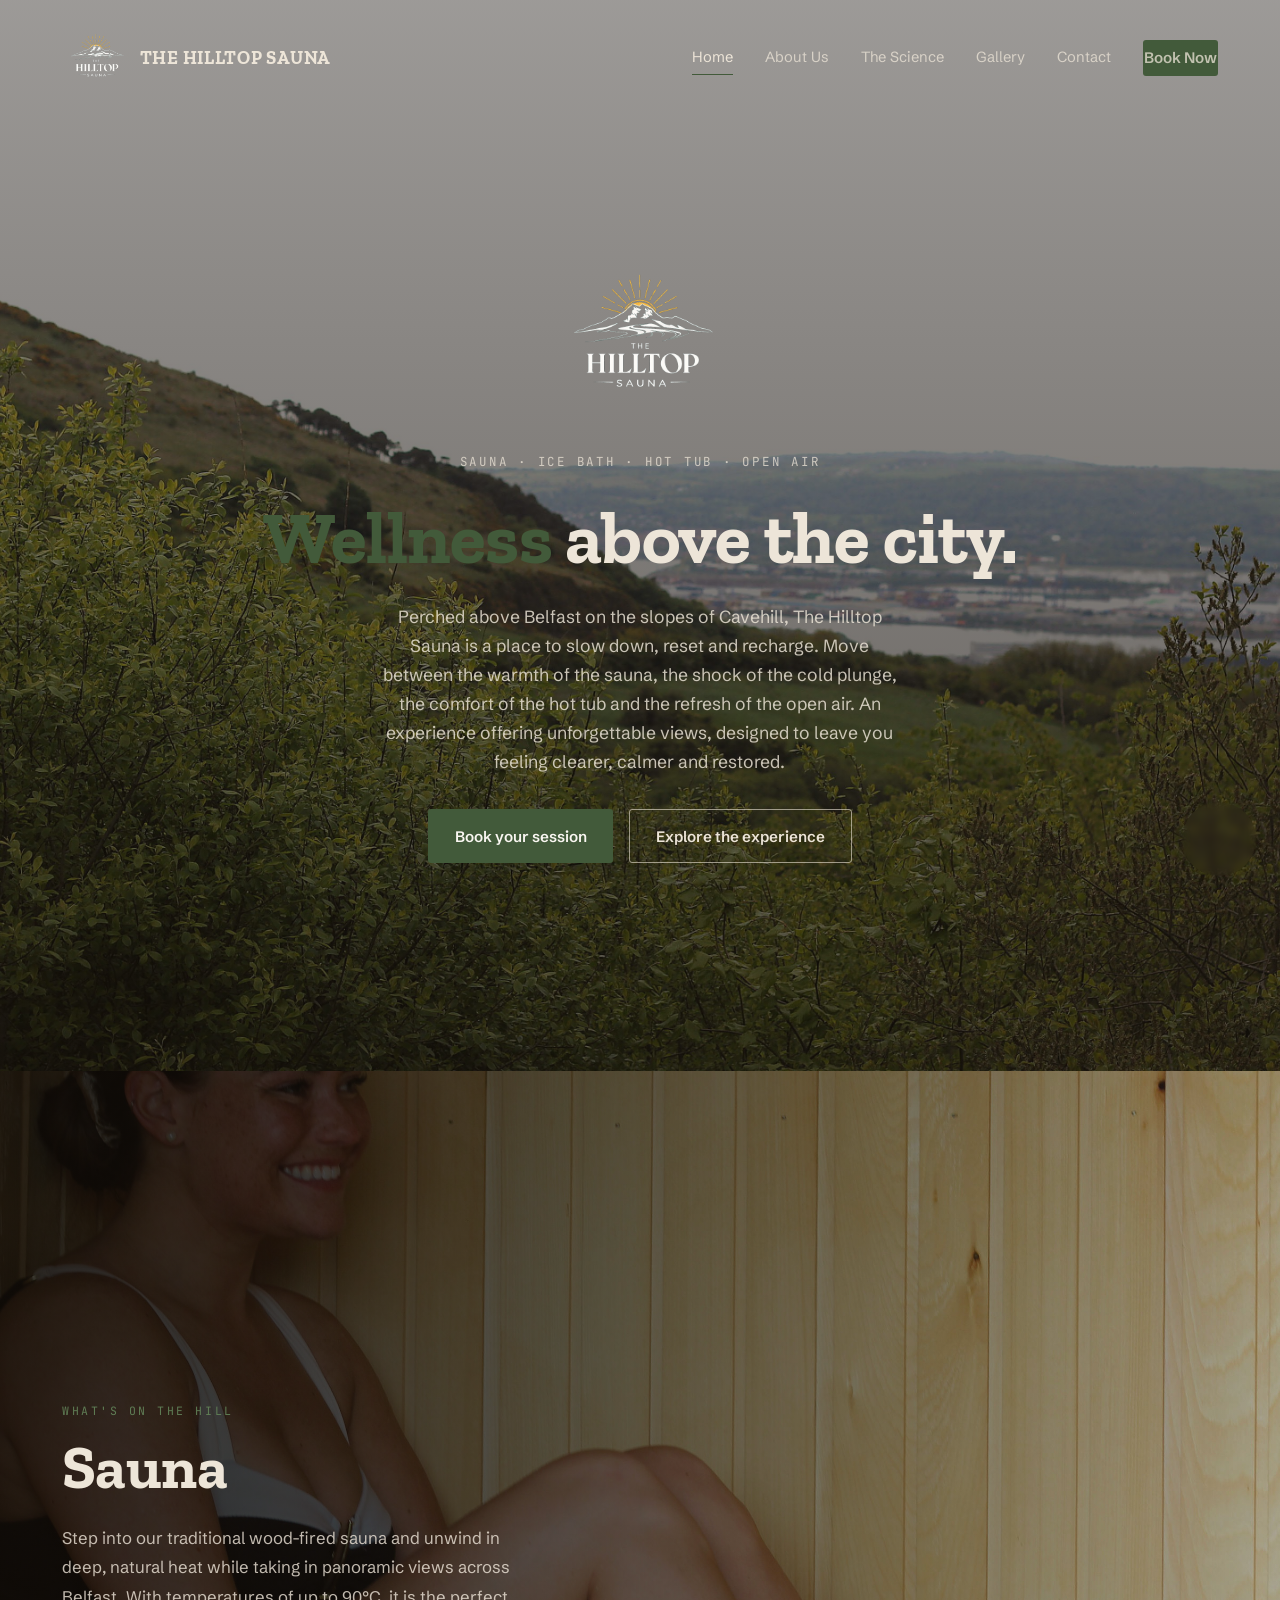
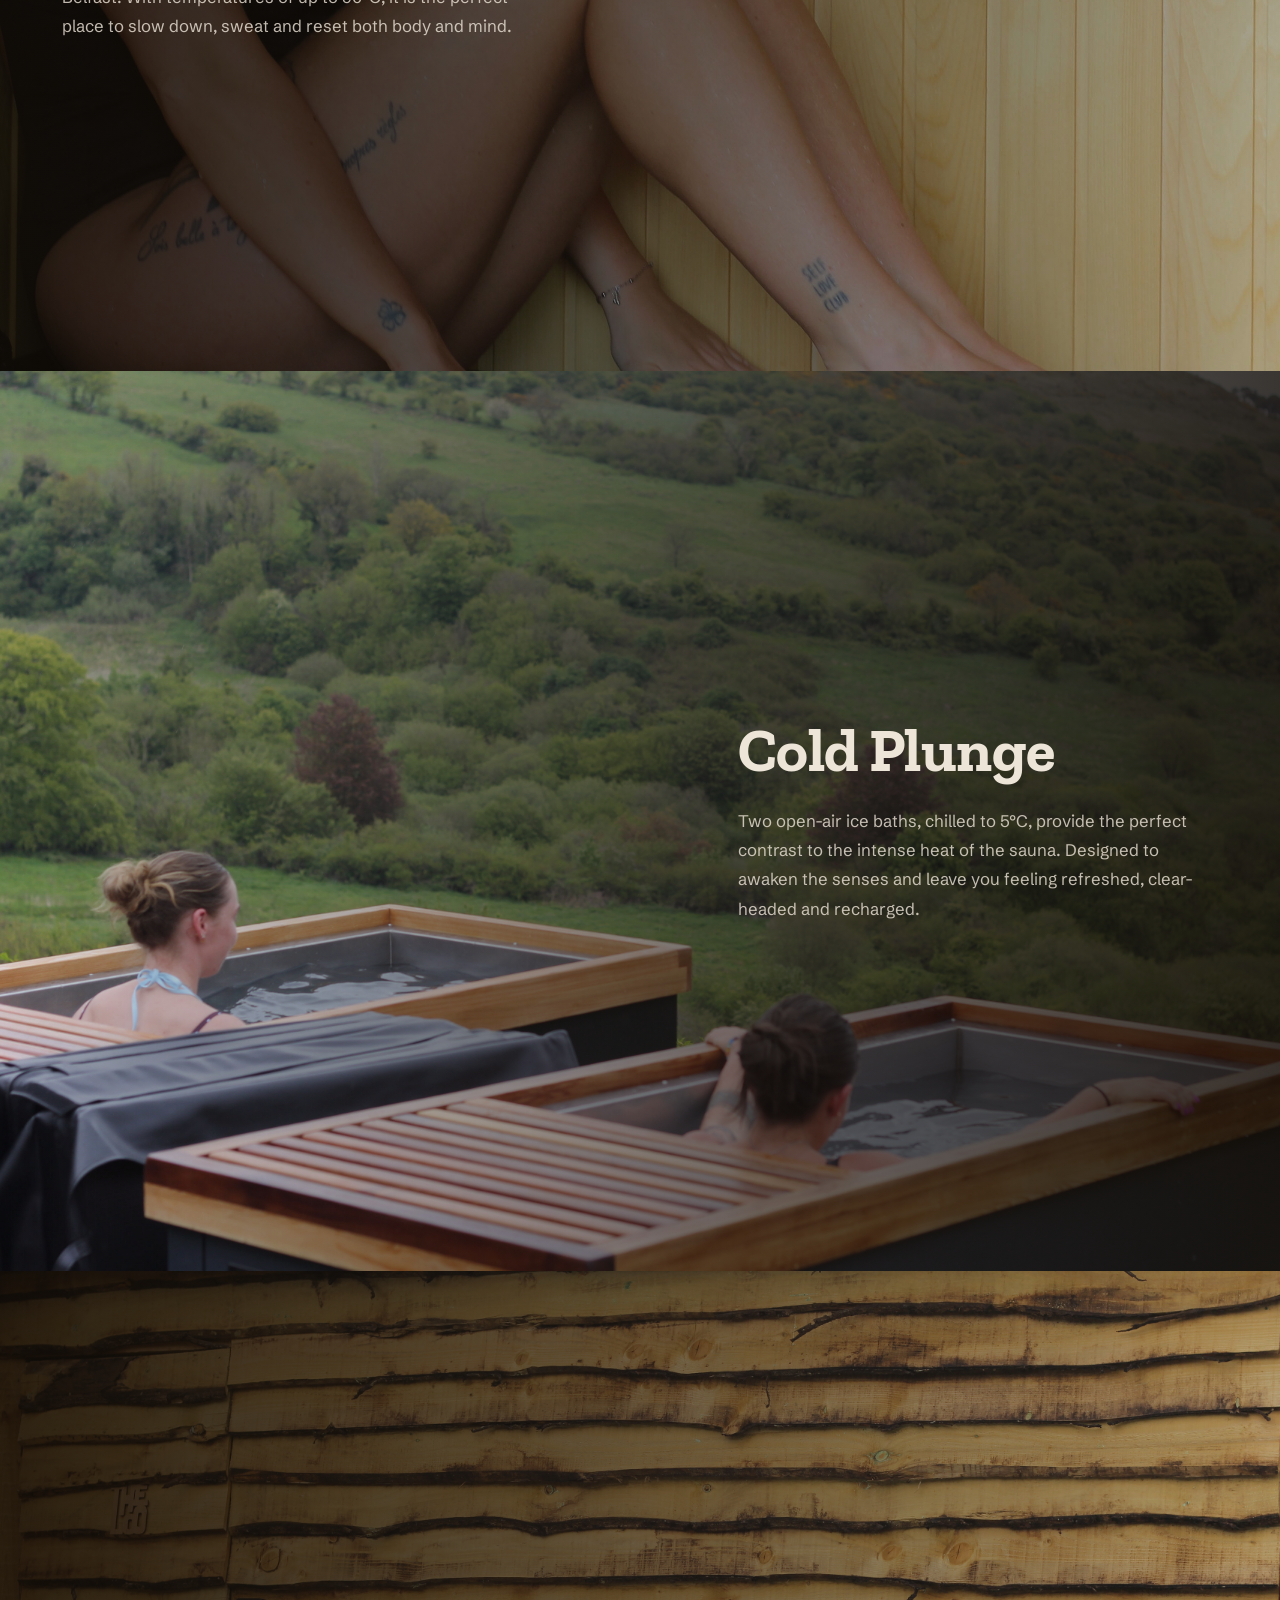
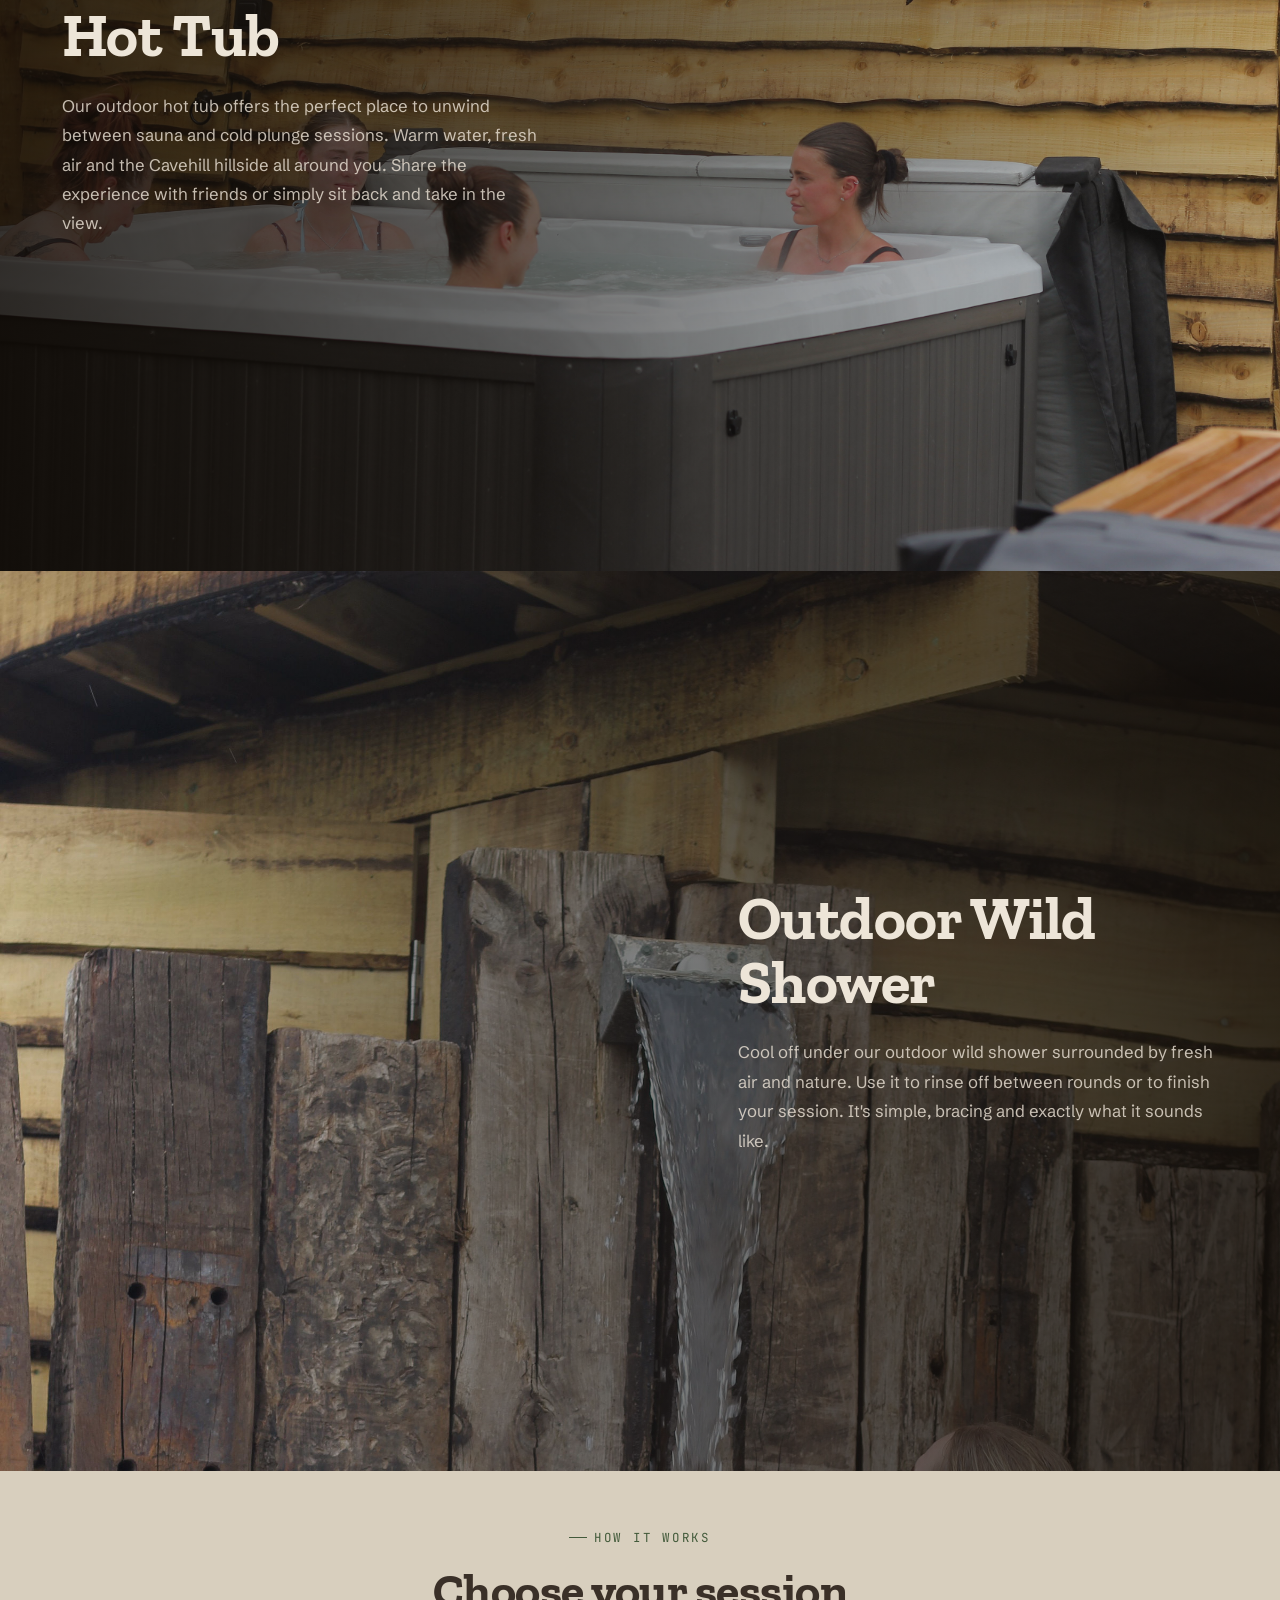
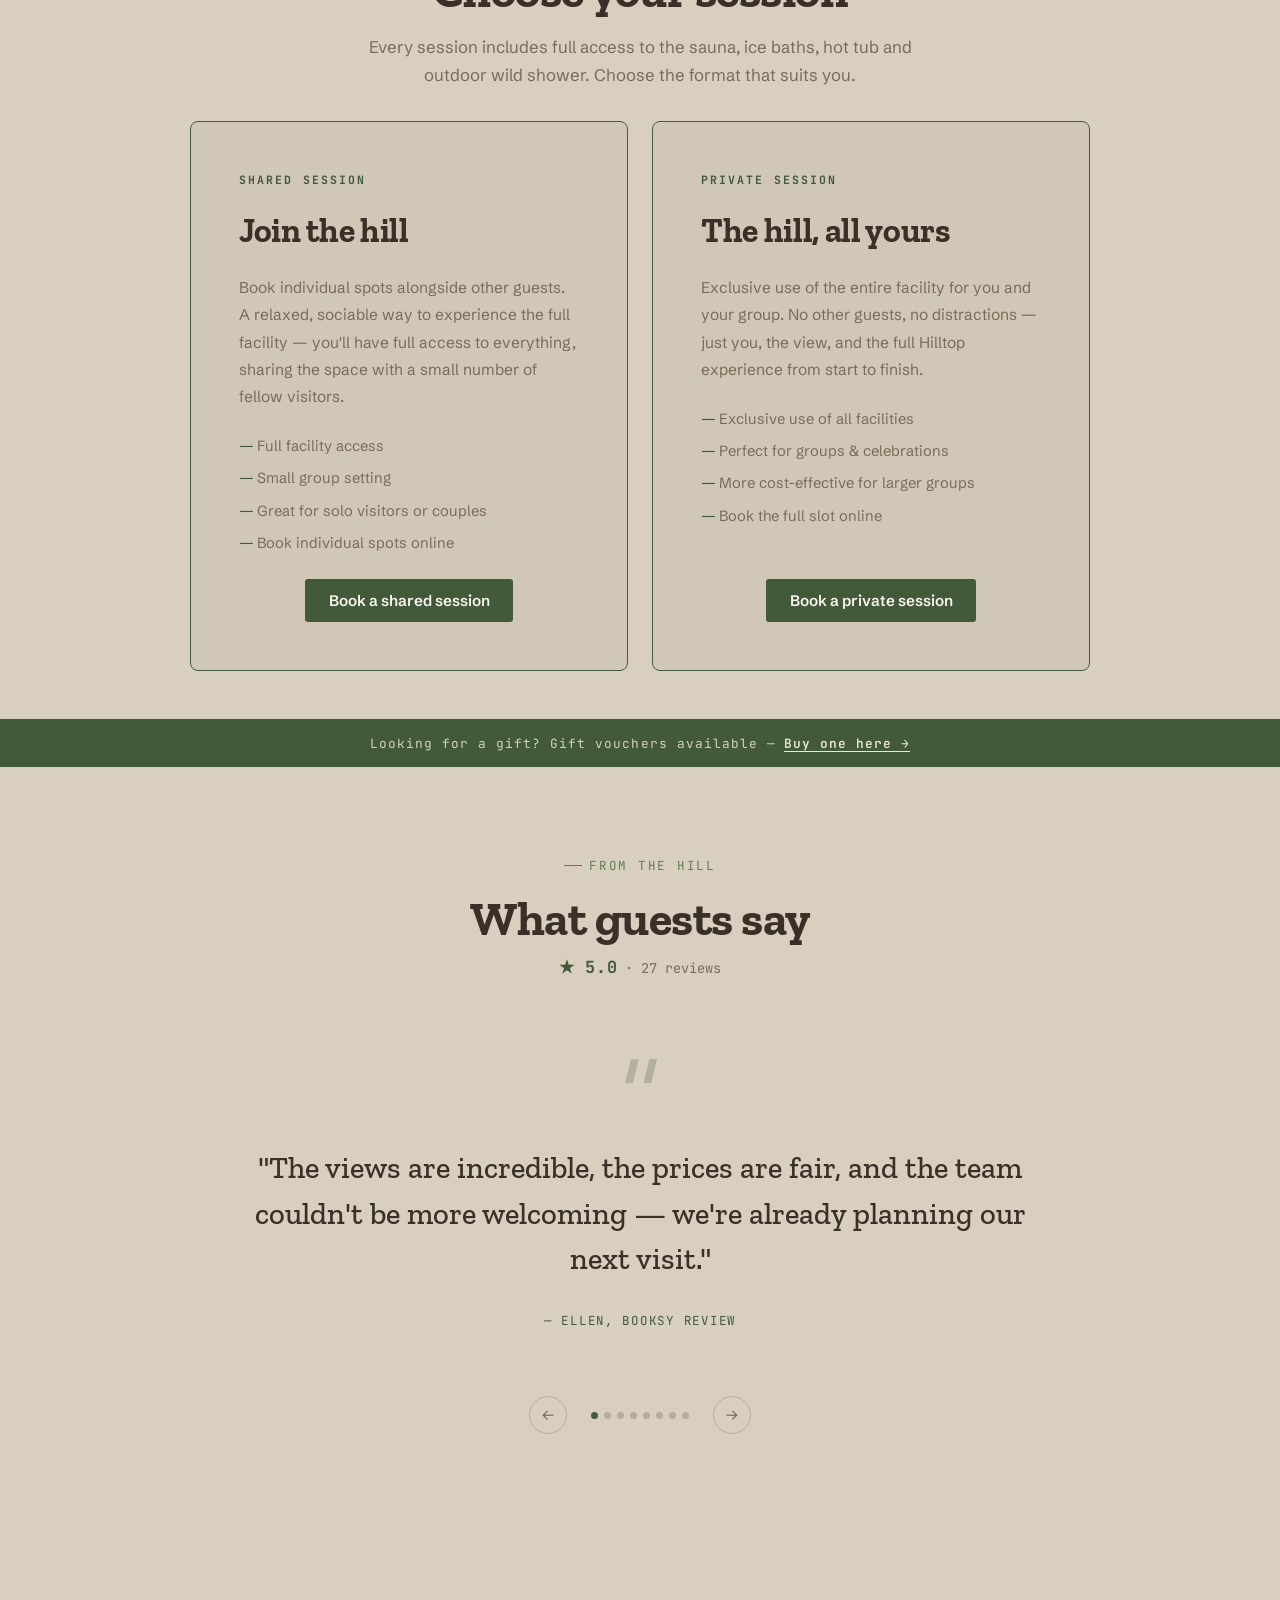
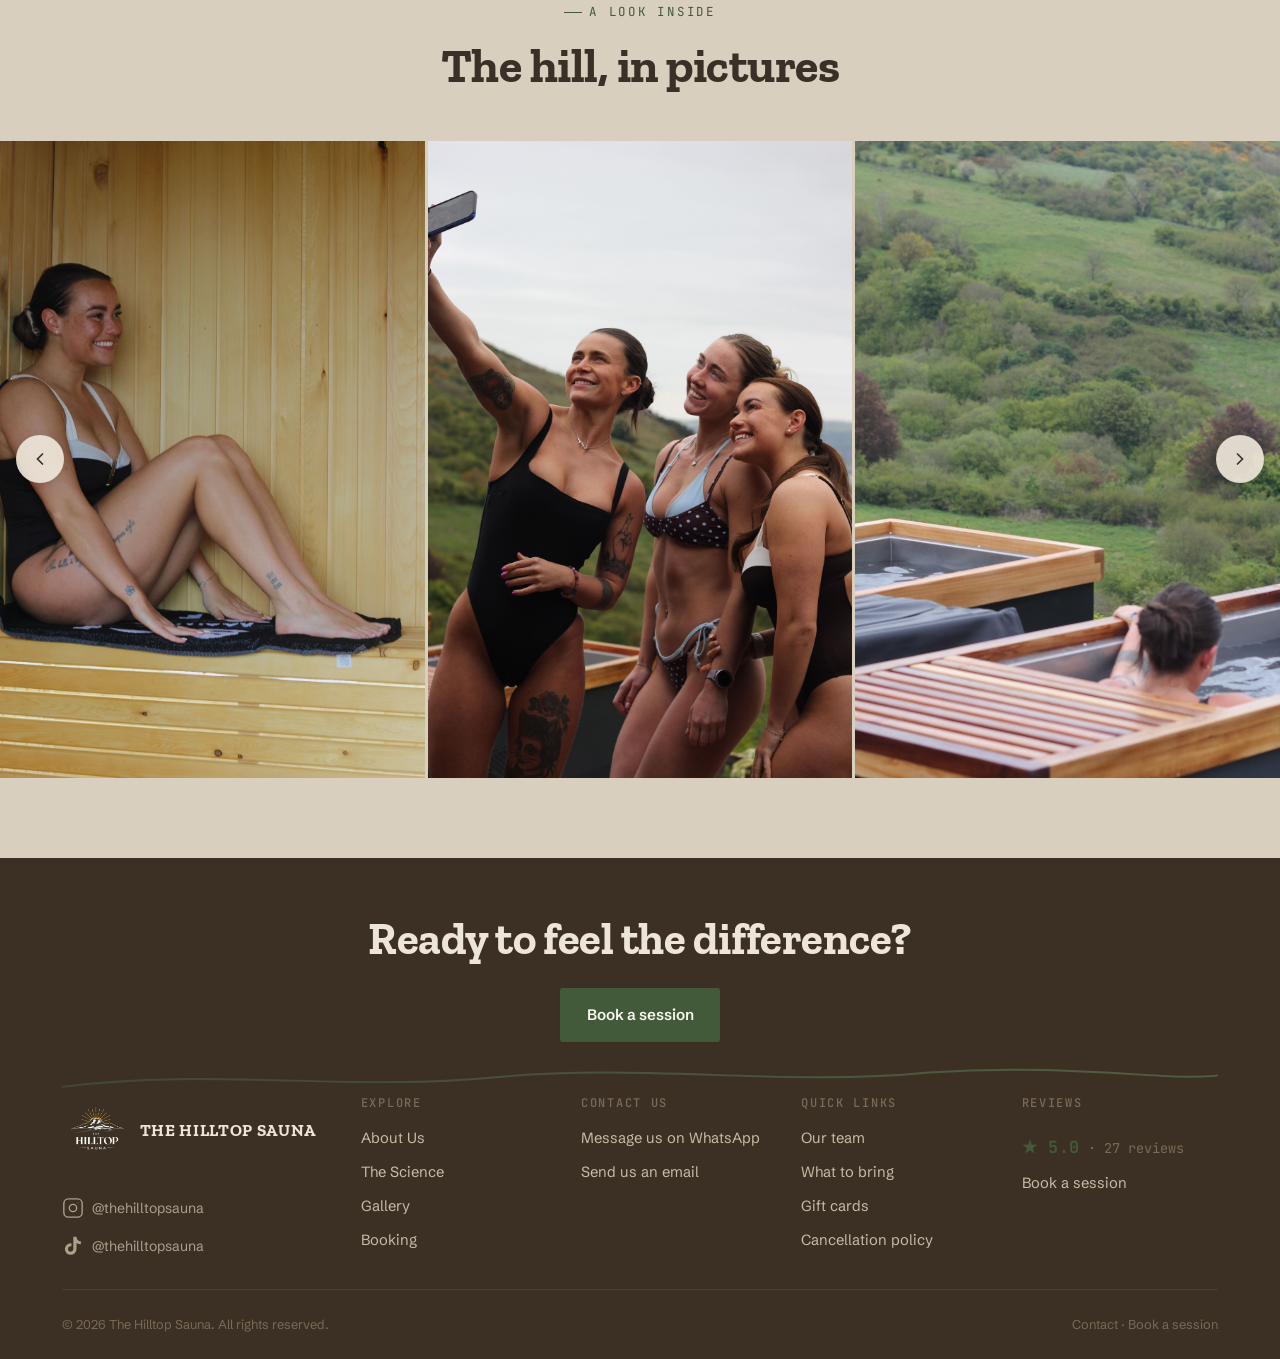
==== index.html @ 3b119ef0 "Fix social icons colour in footer — was invisible against dark background" ====
<!DOCTYPE html>
<html lang="en">
<head>
  <meta charset="UTF-8">
  <meta name="viewport" content="width=device-width, initial-scale=1.0">
  <title>The Hilltop Sauna — Sauna, Ice Bath &amp; Hot Tub on Cavehill, Belfast</title>
  <meta name="description" content="A sauna, ice bath, hot tub and outdoor wild shower on the edge of Cavehill — with landscape views over Belfast. Book shared or private sessions online.">
  <link rel="preconnect" href="https://fonts.googleapis.com">
  <link rel="preconnect" href="https://fonts.gstatic.com" crossorigin>
  <link href="https://fonts.googleapis.com/css2?family=Zilla+Slab:wght@500;600;700&family=Schibsted+Grotesk:wght@400;500;600;700&family=JetBrains+Mono:wght@400;500&display=swap" rel="stylesheet">
  <link rel="stylesheet" href="styles.css">
</head>
<body>

  <!-- ============ NAV ============ -->
  <header class="nav">
    <div class="nav__inner">
      <a href="index.html" class="nav__logo">
        <img src="website photos/logo-transparent.png" alt="The Hilltop Sauna" class="nav__logo-img">The Hilltop Sauna
      </a>
      <button class="nav__toggle" aria-label="Toggle menu" aria-expanded="false">
        <svg viewBox="0 0 24 24" fill="none" stroke="currentColor" stroke-width="1.5" stroke-linecap="round"><path d="M4 7h16M4 12h16M4 17h16"/></svg>
      </button>
      <nav class="nav__links">
        <a href="index.html" aria-current="page">Home</a>
        <a href="about.html">About Us</a>
        <a href="services.html">The Science</a>
        <a href="gallery.html">Gallery</a>
        <a href="contact.html">Contact</a>
        <span class="nav__cta"><a href="booking.html" class="btn btn--primary">Book Now</a></span>
      </nav>
    </div>
  </header>

  <main>

    <!-- ============ HERO ============ -->
    <section class="hero hero--photo">
      <!-- Swap the src below for your chosen hero photo -->
      <div class="hero__bg" style="background-image: url('website photos/bg final.jpeg');"></div>
      <div class="hero__overlay"></div>
      <div class="container hero__center">
        <img src="website photos/logo-transparent.png" alt="The Hilltop Sauna" class="hero__logo">
        <span class="hero__tagline">Sauna · Ice Bath · Hot Tub · Open Air</span>
        <h1 class="hero__title"><span class="accent">Wellness</span> above the city.</h1>
        <p class="hero__lede">Perched above Belfast on the slopes of Cavehill, The Hilltop Sauna is a place to slow down, reset and recharge. Move between the warmth of the sauna, the shock of the cold plunge, the comfort of the hot tub and the refresh of the open air. An experience offering unforgettable views, designed to leave you feeling clearer, calmer and restored.</p>
        <div class="hero__actions">
          <a href="booking.html" class="btn btn--primary">Book your session</a>
          <a href="#facilities" class="btn btn--ghost-light">Explore the experience</a>
        </div>
      </div>
    </section>

    <!-- ============ FACILITIES SCROLL ============ -->
    <section class="fac-story" id="facilities">

      <div class="fac-story__slide" data-index="0">
        <div class="fac-story__bg" style="background-image: url('website photos/gallery1.jpeg')"></div>
        <div class="fac-story__overlay"></div>
        <div class="fac-story__content">
          <div class="fac-story__card">
            <span class="fac-story__label">What's on the hill</span>
            <h2>Sauna</h2>
            <p>Step into our traditional wood-fired sauna and unwind in deep, natural heat while taking in panoramic views across Belfast. With temperatures of up to 90°C, it is the perfect place to slow down, sweat and reset both body and mind.</p>
          </div>
        </div>
      </div>

      <div class="fac-story__slide fac-story__slide--right" data-index="1">
        <div class="fac-story__bg" style="background-image: url('website photos/gallery4.jpeg')"></div>
        <div class="fac-story__overlay fac-story__overlay--right"></div>
        <div class="fac-story__content">
          <div class="fac-story__card">
            <h2>Cold Plunge</h2>
            <p>Two open-air ice baths, chilled to 5°C, provide the perfect contrast to the intense heat of the sauna. Designed to awaken the senses and leave you feeling refreshed, clear-headed and recharged.</p>
          </div>
        </div>
      </div>

      <div class="fac-story__slide" data-index="2">
        <div class="fac-story__bg" style="background-image: url('website photos/gallery5.jpeg')"></div>
        <div class="fac-story__overlay"></div>
        <div class="fac-story__content">
          <div class="fac-story__card">
            <h2>Hot Tub</h2>
            <p>Our outdoor hot tub offers the perfect place to unwind between sauna and cold plunge sessions. Warm water, fresh air and the Cavehill hillside all around you. Share the experience with friends or simply sit back and take in the view.</p>
          </div>
        </div>
      </div>

      <div class="fac-story__slide fac-story__slide--right" data-index="3">
        <div class="fac-story__bg" style="background-image: url('website photos/gallery7.jpeg'); background-position: top center;"></div>
        <div class="fac-story__overlay fac-story__overlay--right"></div>
        <div class="fac-story__content">
          <div class="fac-story__card">
            <h2>Outdoor Wild Shower</h2>
            <p>Cool off under our outdoor wild shower surrounded by fresh air and nature. Use it to rinse off between rounds or to finish your session. It's simple, bracing and exactly what it sounds like.</p>
          </div>
        </div>
      </div>

      <!-- Side progress dots -->
      <nav class="fac-story__dots" aria-label="Facility navigation">
        <button class="fac-story__dot is-active" data-target="0" aria-label="Sauna"></button>
        <button class="fac-story__dot" data-target="1" aria-label="Cold Plunge"></button>
        <button class="fac-story__dot" data-target="2" aria-label="Hot Tub"></button>
        <button class="fac-story__dot" data-target="3" aria-label="Outdoor Wild Shower"></button>
      </nav>

    </section>

    <!-- ============ SESSIONS ============ -->
    <section class="sessions-dark" id="sessions">
      <div class="container">
        <div class="sessions-dark__head">
          <span class="eyebrow eyebrow--ember">How it works</span>
          <h2>Choose your session</h2>
          <p>Every session includes full access to the sauna, ice baths, hot tub and outdoor wild shower. Choose the format that suits you.</p>
        </div>

        <div class="sessions-grid">

          <div class="session-card">
            <span class="session-card__type">Shared Session</span>
            <h3>Join the hill</h3>
            <p>Book individual spots alongside other guests. A relaxed, sociable way to experience the full facility — you'll have full access to everything, sharing the space with a small number of fellow visitors.</p>
            <ul class="session-card__list">
              <li>Full facility access</li>
              <li>Small group setting</li>
              <li>Great for solo visitors or couples</li>
              <li>Book individual spots online</li>
            </ul>
            <a href="booking.html" class="btn btn--primary">Book a shared session</a>
          </div>

          <div class="session-card session-card--featured">
            <span class="session-card__type">Private Session</span>
            <h3>The hill, all yours</h3>
            <p>Exclusive use of the entire facility for you and your group. No other guests, no distractions — just you, the view, and the full Hilltop experience from start to finish.</p>
            <ul class="session-card__list">
              <li>Exclusive use of all facilities</li>
              <li>Perfect for groups &amp; celebrations</li>
              <li>More cost-effective for larger groups</li>
              <li>Book the full slot online</li>
            </ul>
            <a href="booking.html" class="btn btn--primary">Book a private session</a>
          </div>

        </div>
      </div>
    </section>

    <!-- ============ GIFT VOUCHER BANNER ============ -->
    <div class="gift-banner">
      <span class="gift-banner__text">Looking for a gift? Gift vouchers available —</span>
      <a href="booking.html#packages" class="gift-banner__link">Buy one here &rarr;</a>
    </div>

    <!-- ============ TESTIMONIALS ============ -->
    <section class="section section--char">
      <div class="container">
        <div class="section__head section__head--center">
          <span class="eyebrow eyebrow--glacier">From the hill</span>
          <h2>What guests say</h2>
          <span class="rating-badge"><strong>★ 5.0</strong> · 27 reviews</span>
        </div>

        <div class="testimonials-carousel">
          <div class="testimonials-track">
            <figure class="testimonial testimonial--featured">
              <p>"The views are incredible, the prices are fair, and the team couldn't be more welcoming — we're already planning our next visit."</p>
              <cite>— Ellen, Booksy review</cite>
            </figure>
            <figure class="testimonial testimonial--featured">
              <p>"A properly hot sauna, a seriously cold ice bath, a big hot tub, and one of the best views around. We'll definitely be back."</p>
              <cite>— Gareth, Booksy review</cite>
            </figure>
            <figure class="testimonial testimonial--featured">
              <p>"Spotlessly clean and exactly the quiet reset I needed. Can't wait to come back."</p>
              <cite>— Rachael, Booksy review</cite>
            </figure>
            <figure class="testimonial testimonial--featured">
              <p>"First class facility and service."</p>
              <cite>— Jenna, Booksy review</cite>
            </figure>
            <figure class="testimonial testimonial--featured">
              <p>"Top class, excellent facilities, friendly host and a beautiful set up. Sauna treatment done expertly and with class."</p>
              <cite>— Shannon, Booksy review</cite>
            </figure>
            <figure class="testimonial testimonial--featured">
              <p>"Love this place. So clean and perfect for quiet time to relax and recharge. Can't wait to come back!"</p>
              <cite>— Rachael, Booksy review</cite>
            </figure>
            <figure class="testimonial testimonial--featured">
              <p>"Cracker wee place, will definitely be back."</p>
              <cite>— Olivia Jennifer, Booksy review</cite>
            </figure>
            <figure class="testimonial testimonial--featured">
              <p>"I booked this for Sunday morning as a surprise for my friend and we both really enjoyed it. Amazing view of Belfast. Everything was the perfect temperature and the added fresh fruit was perfect. Will definitely be back. Thank you!"</p>
              <cite>— Marie, Booksy review</cite>
            </figure>
          </div>
          <div class="testimonials-controls">
            <button class="t-prev" aria-label="Previous review">&#8592;</button>
            <div class="t-dots">
              <span class="t-dot is-active"></span>
              <span class="t-dot"></span>
              <span class="t-dot"></span>
              <span class="t-dot"></span>
              <span class="t-dot"></span>
              <span class="t-dot"></span>
              <span class="t-dot"></span>
              <span class="t-dot"></span>
            </div>
            <button class="t-next" aria-label="Next review">&#8594;</button>
          </div>
        </div>
      </div>
    </section>

    <!-- ============ GALLERY CAROUSEL ============ -->
    <section class="gallery-strip-section">
      <div class="container">
        <div class="section__head section__head--center">
          <span class="eyebrow">A look inside</span>
          <h2>The hill, in pictures</h2>
        </div>
      </div>
      <div class="gallery-carousel">
        <div class="gallery-carousel__track">
          <div class="gallery-carousel__item"><img src="website photos/gallery1.jpeg" alt="Relaxing in the sauna"></div>
          <div class="gallery-carousel__item"><img src="website photos/gallery2.jpeg" alt="Friends on the hill"></div>
          <div class="gallery-carousel__item"><img src="website photos/gallery4.jpeg" alt="The ice baths with a view"></div>
          <div class="gallery-carousel__item"><img src="website photos/gallery5.jpeg" alt="The hot tub"></div>
          <div class="gallery-carousel__item"><img src="website photos/gallery6.jpeg" alt="Retreat and recover"></div>
          <div class="gallery-carousel__item"><img src="website photos/gallery7.jpeg" alt="The outdoor wild shower" style="object-position: top center;"></div>
          <div class="gallery-carousel__item"><img src="website photos/gallery8.jpeg" alt="Hilltop Spa and Recovery"></div>
          <div class="gallery-carousel__item"><img src="website photos/gallery9.jpeg" alt="The ice baths, ready and waiting"></div>
          <div class="gallery-carousel__item"><img src="website photos/gallery10.jpeg" alt="The sauna cabin"></div>
          <div class="gallery-carousel__item"><img src="website photos/gallery11.jpeg" alt="Taking in the view"></div>
          <div class="gallery-carousel__item"><img src="website photos/gallery13.jpeg" alt="A full sauna session"></div>
          <div class="gallery-carousel__item"><img src="website photos/gallery16.jpeg" alt="Belfast from the ice bath"></div>
          <div class="gallery-carousel__item"><img src="website photos/gallery17.JPG" alt="The Hilltop Sauna"></div>
          <div class="gallery-carousel__item"><img src="website photos/IMG_7313.jpeg" alt="Inside the sauna, looking out over Belfast"></div>
          <div class="gallery-carousel__item"><img src="website photos/IMG_4274.jpeg" alt="Belfast skyline from Cavehill at sunset"></div>
        </div>
        <button class="gallery-carousel__btn gallery-carousel__btn--prev" aria-label="Previous photos">
          <svg viewBox="0 0 24 24" fill="none" stroke="currentColor" stroke-width="2" stroke-linecap="round"><path d="M15 18l-6-6 6-6"/></svg>
        </button>
        <button class="gallery-carousel__btn gallery-carousel__btn--next" aria-label="Next photos">
          <svg viewBox="0 0 24 24" fill="none" stroke="currentColor" stroke-width="2" stroke-linecap="round"><path d="M9 18l6-6-6-6"/></svg>
        </button>
      </div>
    </section>

  </main>

  <!-- ============ FOOTER ============ -->
  <footer class="footer">
    <div class="container">

      <!-- CTA merged into footer -->
      <div class="footer-cta">
        <h2>Ready to feel the difference?</h2>
        <a href="booking.html" class="btn btn--primary">Book a session</a>
      </div>

      <div class="ridge-divider">
        <svg viewBox="0 0 1200 40" preserveAspectRatio="none" aria-hidden="true">
          <defs>
            <linearGradient id="footerRidge" x1="0" y1="0" x2="1" y2="0">
              <stop offset="0" stop-color="#425A3A"/>
              <stop offset="1" stop-color="#5F7D55"/>
            </linearGradient>
          </defs>
          <path d="M0,30 C150,10 300,35 450,20 C600,5 750,30 900,15 C1050,5 1150,25 1200,18" fill="none" stroke="url(#footerRidge)" stroke-width="2" opacity="0.6"/>
        </svg>
      </div>

      <div class="footer__grid">
        <div>
          <div class="footer__brand">
            <img src="website photos/logo-transparent.png" alt="" class="nav__logo-img" aria-hidden="true">
            The Hilltop Sauna
          </div>
          <a href="https://www.instagram.com/thehilltopsauna" target="_blank" rel="noopener" aria-label="Follow us on Instagram" style="display:inline-flex;align-items:center;gap:0.5rem;margin-top:var(--space-2);color:#C9BCA8;text-decoration:none;opacity:0.8;transition:opacity 0.2s;" onmouseover="this.style.opacity=1" onmouseout="this.style.opacity=0.8">
            <svg viewBox="0 0 24 24" fill="none" stroke="currentColor" stroke-width="1.5" stroke-linecap="round" stroke-linejoin="round" width="22" height="22" aria-hidden="true"><rect x="2" y="2" width="20" height="20" rx="5"/><circle cx="12" cy="12" r="4"/><circle cx="17.5" cy="6.5" r="0.5" fill="currentColor" stroke="none"/></svg>
            <span style="font-size:0.875rem;">@thehilltopsauna</span>
          </a>
          <a href="https://www.tiktok.com/@thehilltopsauna" target="_blank" rel="noopener" aria-label="Follow us on TikTok" style="display:inline-flex;align-items:center;gap:0.5rem;margin-top:var(--space-1);color:#C9BCA8;text-decoration:none;opacity:0.8;transition:opacity 0.2s;" onmouseover="this.style.opacity=1" onmouseout="this.style.opacity=0.8">
            <svg viewBox="0 0 24 24" fill="currentColor" width="22" height="22" aria-hidden="true"><path d="M19.59 6.69a4.83 4.83 0 0 1-3.77-4.25V2h-3.45v13.67a2.89 2.89 0 0 1-2.88 2.5 2.89 2.89 0 0 1-2.89-2.89 2.89 2.89 0 0 1 2.89-2.89c.28 0 .54.04.79.1V9.01a6.33 6.33 0 0 0-.79-.05 6.34 6.34 0 0 0-6.34 6.34 6.34 6.34 0 0 0 6.34 6.34 6.34 6.34 0 0 0 6.33-6.34V8.69a8.18 8.18 0 0 0 4.78 1.52V6.75a4.85 4.85 0 0 1-1.01-.06z"/></svg>
            <span style="font-size:0.875rem;">@thehilltopsauna</span>
          </a>
        </div>

        <div>
          <h4>Explore</h4>
          <div class="footer__links">
            <a href="about.html">About Us</a>
            <a href="services.html">The Science</a>
            <a href="gallery.html">Gallery</a>
            <a href="booking.html">Booking</a>
          </div>
        </div>

        <div>
          <h4>Contact us</h4>
          <div class="footer__links">
            
            <a href="https://wa.me/447923158869">Message us on WhatsApp</a>
            <a href="contact.html#message">Send us an email</a>
          </div>
        </div>

        <div>
          <h4>Quick links</h4>
          <div class="footer__links">
            <a href="about.html#our-team">Our team</a>
            <a href="about.html#what-to-bring">What to bring</a>
            <a href="https://app.acuityscheduling.com/catalog.php?owner=39554985" target="_blank" rel="noopener">Gift cards</a>
            <a href="booking.html#cancellation-policy">Cancellation policy</a>
          </div>
        </div>

        <div>
          <h4>Reviews</h4>
          <div class="footer__links">
            <span class="rating-badge"><strong>★ 5.0</strong> · 27 reviews</span>
            
            <a href="booking.html">Book a session</a>
          </div>
        </div>
      </div>

      <div class="footer__bottom">
        <span>© 2026 The Hilltop Sauna. All rights reserved.</span>
        <span><a href="contact.html">Contact</a> · <a href="booking.html">Book a session</a></span>
      </div>
    </div>
  </footer>

  <script src="script.js"></script>
  <a href="booking.html" class="float-book" aria-label="Book now">Book<br>Now</a>
</body>
</html>
---- styles.css ----
/* ===================================================================
   THE HILLTOP SAUNA — Design System
   Rustic Nordic: charred cedar, birch, ember & glacier.
   Signature device: the "ridge line" — an elevation profile that
   carries the site's hot-to-cold ritual from sauna peak to plunge pool.
   =================================================================== */

:root {
  /* ---- Color tokens ---- */
  --char: #D8CFBE;        /* stone — primary background */
  --char-2: #D0C7B6;       /* stone darker — secondary background */
  --cedar: #C8BEA8;        /* stone tile surface */
  --cedar-light: #B8AD98;  /* stone border / hover */
  --birch: #3A3028;        /* dark warm brown — primary text */
  --birch-dim: #7A6A58;    /* medium brown — secondary text */
  --ember: #425A3A;        /* earthy olive green — main accent */
  --ember-dim: #596644;    /* olive hover/active */
  --glacier: #5F7D55;      /* sage green — secondary accent */
  --glacier-dim: #7A8464;  /* sage hover/active */
  --moss: #A09070;         /* warm earth/tan — tertiary accent */
  --ink: #2C2018;          /* darkest brown — emphasis text */

  /* ---- Type ---- */
  --font-display: 'Zilla Slab', Georgia, serif;
  --font-body: 'Schibsted Grotesk', -apple-system, sans-serif;
  --font-mono: 'JetBrains Mono', monospace;

  /* ---- Spacing scale ---- */
  --space-1: 0.5rem;
  --space-2: 1rem;
  --space-3: 1.5rem;
  --space-4: 2rem;
  --space-5: 3rem;
  --space-6: 5rem;
  --space-7: 8rem;

  /* ---- Layout ---- */
  --max-width: 1220px;
  --radius: 3px;
  --radius-lg: 6px;
}

/* ---- Reset ---- */
* { margin: 0; padding: 0; box-sizing: border-box; }

html { scroll-behavior: smooth; }

@media (prefers-reduced-motion: reduce) {
  html { scroll-behavior: auto; }
  *, *::before, *::after {
    animation-duration: 0.01ms !important;
    animation-iteration-count: 1 !important;
    transition-duration: 0.01ms !important;
  }
}

body {
  font-family: var(--font-body);
  background: var(--char);
  color: var(--birch);
  line-height: 1.65;
  -webkit-font-smoothing: antialiased;
  font-size: 16px;
}

img, svg { max-width: 100%; display: block; }

a { color: inherit; text-decoration: none; }

ul { list-style: none; }

button { font-family: inherit; cursor: pointer; color: inherit; }

input, textarea, select { font-family: inherit; font-size: 1rem; }

:focus-visible {
  outline: 2px solid var(--ember);
  outline-offset: 3px;
}

h1, h2, h3, h4 {
  font-family: var(--font-display);
  font-weight: 700;
  line-height: 1.12;
  letter-spacing: -0.01em;
  color: var(--birch);
}

.section--light h1, .section--light h2, .section--light h3, .section--light h4 { color: var(--ink); }

h1 { font-size: clamp(2.6rem, 6vw, 4.6rem); }
h2 { font-size: clamp(2rem, 4vw, 3rem); }
h3 { font-size: clamp(1.25rem, 2.2vw, 1.6rem); }
h4 { font-size: 1.1rem; }

p { color: var(--birch-dim); }
.section--light p { color: #6B5E4F; }

.eyebrow {
  font-family: var(--font-mono);
  font-size: 0.78rem;
  letter-spacing: 0.22em;
  text-transform: uppercase;
  color: var(--ember);
  display: inline-flex;
  align-items: center;
  gap: 0.6em;
  margin-bottom: var(--space-2);
}

.eyebrow::before {
  content: '';
  display: inline-block;
  width: 1.4em;
  height: 1px;
  background: var(--ember);
}

.eyebrow--glacier { color: var(--glacier); }
.eyebrow--glacier::before { background: var(--glacier); }

/* ===================================================================
   LAYOUT
   =================================================================== */

.container {
  max-width: var(--max-width);
  margin: 0 auto;
  padding: 0 var(--space-4);
}

@media (max-width: 640px) {
  .container { padding: 0 var(--space-3); }
}

.section {
  padding: var(--space-6) 0;
}

@media (max-width: 768px) {
  .section { padding: var(--space-5) 0; }
}

.section--char { background: var(--char); }
.section--char-2 { background: var(--char-2); }
.section--cedar { background: var(--cedar); }
.section--light { background: #FAF7F2; color: var(--ink); }

.section__head {
  max-width: 640px;
  margin-bottom: var(--space-5);
}

.section__head--center {
  margin-left: auto;
  margin-right: auto;
  text-align: center;
}

.section__head p {
  font-size: 1.05rem;
}

/* ===================================================================
   NAVIGATION
   =================================================================== */

.nav {
  position: fixed;
  top: 0;
  left: 0;
  right: 0;
  z-index: 100;
  background: transparent;
  border-bottom: none;
  transition: background 0.3s ease;
}

.nav--scrolled,
.nav--menu-open {
  background: #425A3A;
}

.nav__inner {
  display: flex;
  align-items: center;
  justify-content: space-between;
  padding: var(--space-3) 0;
  max-width: var(--max-width);
  margin: 0 auto;
  padding-left: var(--space-4);
  padding-right: var(--space-4);
}

@media (max-width: 640px) {
  .nav__inner { padding-left: var(--space-3); padding-right: var(--space-3); }
}

.nav__logo {
  font-family: var(--font-display);
  font-weight: 700;
  font-size: 1.15rem;
  letter-spacing: 0.04em;
  text-transform: uppercase;
  display: flex;
  align-items: center;
  gap: 0.6rem;
  color: #EDE5D8;
}

.nav__logo svg { width: 28px; height: 28px; flex-shrink: 0; }

.nav__logo-img {
  height: 68px;
  width: auto;
  object-fit: contain;
  display: block;
}

.nav__links {
  display: flex;
  align-items: center;
  gap: var(--space-4);
  font-size: 0.92rem;
}

.nav__links a {
  color: rgba(237,229,216,0.75);
  transition: color 0.2s ease;
  padding: 0.25rem 0;
  border-bottom: 1px solid transparent;
}

.nav__links a:hover,
.nav__links a[aria-current="page"] {
  color: #EDE5D8;
  border-bottom-color: var(--ember);
}

.nav__cta {
  display: inline-flex;
}

.nav__toggle {
  display: none;
  background: none;
  border: 1px solid var(--cedar-light);
  border-radius: var(--radius);
  color: var(--birch);
  width: 42px;
  height: 38px;
  align-items: center;
  justify-content: center;
}

.nav__toggle svg { width: 20px; height: 20px; }

@media (max-width: 860px) {
  .nav__links {
    position: absolute;
    top: 100%;
    left: 0;
    right: 0;
    background: #425A3A;
    flex-direction: column;
    align-items: stretch;
    gap: 0;
    padding: var(--space-2) var(--space-3) var(--space-3);
    border-bottom: 1px solid rgba(237, 229, 216, 0.12);
    transform: translateY(-8px);
    opacity: 0;
    visibility: hidden;
    transition: opacity 0.2s ease, transform 0.2s ease, visibility 0.2s;
  }

  .nav__links.is-open {
    transform: translateY(0);
    opacity: 1;
    visibility: visible;
  }

  .nav__links a {
    padding: var(--space-2) 0;
    border-bottom: 1px solid rgba(237, 229, 216, 0.06);
  }

  .nav__links .nav__cta { margin-top: var(--space-2); padding: 0 var(--space-2) var(--space-2); }
  .nav__links .btn { width: 100%; justify-content: center; background: #EDE5D8; color: #2B241D; font-size: 1rem; padding: 0.9rem; }
  .nav__links .btn:hover { background: #D8CFBE; }

  .nav__toggle { display: flex; }
}

/* ===================================================================
   BUTTONS
   =================================================================== */

.btn {
  display: inline-flex;
  align-items: center;
  gap: 0.5rem;
  font-family: var(--font-body);
  font-weight: 600;
  font-size: 0.95rem;
  padding: 0.85rem 1.6rem;
  border-radius: var(--radius);
  border: 1px solid transparent;
  transition: background 0.2s ease, color 0.2s ease, border-color 0.2s ease, transform 0.15s ease;
  white-space: nowrap;
}

.btn:active { transform: translateY(1px); }

.btn--primary {
  background: var(--ember);
  color: #FAF7F2;
}
.btn--primary:hover { background: var(--ember-dim); }

.btn--ghost {
  border-color: var(--birch-dim);
  color: var(--birch);
}
.btn--ghost:hover { border-color: var(--birch); background: rgba(58,48,40,0.06); }

.btn--ghost-dark {
  border-color: var(--cedar-light);
  color: var(--ink);
}
.btn--ghost-dark:hover { border-color: var(--ink); background: rgba(43,36,29,0.05); }

.btn--ghost-light {
  border-color: rgba(237,229,216,0.6);
  color: #EDE5D8;
}
.btn--ghost-light:hover { border-color: #EDE5D8; background: rgba(237,229,216,0.1); }

.btn--glacier {
  background: var(--glacier);
  color: #FAF7F2;
}
.btn--glacier:hover { background: var(--glacier-dim); }

.btn--block { width: 100%; justify-content: center; }

/* ===================================================================
   RIDGE LINE — signature graphic device
   =================================================================== */

.ridge {
  display: block;
  width: 100%;
  height: auto;
}

.ridge-divider {
  position: relative;
  line-height: 0;
}

.ridge-divider svg { width: 100%; height: auto; display: block; }

/* ===================================================================
   PAGE HERO (non-home pages)
   =================================================================== */

.page-hero {
  padding: var(--space-6) 0 var(--space-3);
  padding-top: calc(var(--space-6) + 120px);
  background: var(--char);
  position: relative;
}

.page-hero__title { margin-bottom: var(--space-2); }

.page-hero p {
  max-width: 560px;
  font-size: 1.1rem;
}

/* ===================================================================
   HOME HERO
   =================================================================== */

.hero {
  position: relative;
  overflow: hidden;
}

.hero--photo {
  min-height: 100vh;
  display: flex;
  align-items: center;
  justify-content: center;
  background: #2C2018;
}

.hero__bg {
  position: absolute;
  inset: 0;
  background-size: cover;
  background-position: center;
  background-repeat: no-repeat;
}

.hero__overlay {
  position: absolute;
  inset: 0;
  background: linear-gradient(to bottom, rgba(20,14,8,0.42) 0%, rgba(20,14,8,0.68) 100%);
}

.hero__center {
  position: relative;
  z-index: 1;
  text-align: center;
  display: flex;
  flex-direction: column;
  align-items: center;
  padding: var(--space-7) 0;
  padding-top: calc(var(--space-7) + 120px);
}

.hero__logo {
  width: 180px;
  height: auto;
  object-fit: contain;
  margin-bottom: var(--space-3);
}

.hero__tagline {
  font-family: var(--font-mono);
  font-size: 0.78rem;
  letter-spacing: 0.22em;
  text-transform: uppercase;
  color: rgba(237,229,216,0.75);
  margin-bottom: var(--space-3);
  display: block;
}

.hero--photo .hero__title {
  color: #EDE5D8;
  max-width: 820px;
}

.hero--photo .hero__lede {
  color: rgba(237,229,216,0.82);
  max-width: 520px;
  font-size: 1.1rem;
  margin: var(--space-3) 0 var(--space-4);
}

.hero__inner {
  padding: var(--space-6) 0 0;
  display: grid;
  gap: var(--space-4);
}

.hero__eyebrow-row {
  display: flex;
  align-items: center;
  gap: var(--space-3);
  flex-wrap: wrap;
  margin-bottom: var(--space-3);
}

.hero__title {
  max-width: 820px;
}

.hero__title .accent { color: var(--ember); }
.hero__title .accent--glacier { color: var(--glacier); }

.hero__lede {
  max-width: 540px;
  font-size: 1.15rem;
  margin: var(--space-3) 0 var(--space-4);
}

.hero__actions {
  display: flex;
  gap: var(--space-2);
  flex-wrap: wrap;
  justify-content: center;
  margin-bottom: var(--space-6);
}

.hero__ridge-wrap {
  position: relative;
}

.hero__readout {
  position: absolute;
  font-family: var(--font-mono);
  font-size: 0.85rem;
  display: flex;
  flex-direction: column;
  gap: 0.2rem;
  padding: 0.6rem 0.9rem;
  border: 1px solid rgba(237,229,216,0.18);
  border-radius: var(--radius);
  background: rgba(27,24,21,0.6);
  backdrop-filter: blur(4px);
}

.hero__readout--peak {
  left: 6%;
  top: 4%;
  border-color: rgba(217,113,74,0.45);
}

.hero__readout--base {
  right: 6%;
  bottom: 22%;
  border-color: rgba(143,180,192,0.45);
  text-align: right;
}

/* Steam wisps drifting above the peak marker */
@keyframes steam-drift {
  0%, 100% { transform: translateY(0) scaleY(1); opacity: 0.45; }
  50% { transform: translateY(-6px) scaleY(1.08); opacity: 0.12; }
}

.steam {
  animation: steam-drift 4s ease-in-out infinite;
  transform-origin: bottom center;
}

.steam--2 { animation-delay: 1.3s; }
.steam--3 { animation-delay: 2.6s; }

.hero__readout .label {
  text-transform: uppercase;
  letter-spacing: 0.12em;
  font-size: 0.68rem;
  color: var(--birch-dim);
}

.hero__readout--peak .value { color: var(--ember); font-size: 1.3rem; }
.hero__readout--base .value { color: var(--glacier); font-size: 1.3rem; }

@media (max-width: 640px) {
  .hero__readout { font-size: 0.72rem; padding: 0.45rem 0.65rem; }
  .hero__readout--peak .value, .hero__readout--base .value { font-size: 1.05rem; }
}

/* ===================================================================
   THE RITUAL — three-step timeline along the ridge
   =================================================================== */

/* ===================================================================
   SESSIONS — dark two-card layout
   =================================================================== */

.sessions-dark {
  background: var(--char);
  padding: 3rem 0;
}

.sessions-dark__head {
  max-width: 580px;
  margin: 0 auto 2rem;
  text-align: center;
}

.sessions-dark__head h2 {
  color: var(--birch);
  margin-bottom: var(--space-2);
}

.sessions-dark__head p {
  color: var(--birch-dim);
  font-size: 1.05rem;
}

.eyebrow--ember { color: var(--ember); }
.eyebrow--ember::before { background: var(--ember); }

.sessions-grid {
  display: grid;
  grid-template-columns: 1fr 1fr;
  gap: var(--space-3);
  max-width: 900px;
  margin: 0 auto;
}

.sessions-grid--three {
  grid-template-columns: repeat(3, 1fr);
  max-width: 1100px;
}

.session-card {
  background: var(--char-2);
  border: 1.5px solid var(--ember);
  border-radius: 8px;
  padding: var(--space-5);
  display: flex;
  flex-direction: column;
  gap: var(--space-3);
  opacity: 0;
  transform: translateY(24px);
  transition: opacity 0.7s ease, transform 0.7s ease;
}

.session-card.is-visible {
  opacity: 1;
  transform: translateY(0);
}

.session-card--featured {
  transition-delay: 0.15s;
}

.session-card .btn {
  padding: 0.5rem 1.4rem;
  align-self: center;
  margin-top: auto;
}

.session-card__type {
  font-family: var(--font-mono);
  font-size: 0.72rem;
  font-weight: 700;
  letter-spacing: 0.18em;
  text-transform: uppercase;
  color: var(--ember);
}

.session-card h3 {
  font-size: clamp(1.6rem, 2.8vw, 2.1rem);
  color: var(--birch);
  line-height: 1.1;
  margin: 0;
}

.session-card p {
  color: var(--birch-dim);
  font-size: 0.97rem;
  line-height: 1.75;
  margin: 0;
}

.session-card__list {
  list-style: none;
  display: flex;
  flex-direction: column;
  gap: 0.5rem;
  flex: 1;
}

.session-card__list li {
  font-size: 0.92rem;
  color: var(--birch-dim);
  padding-left: 1.2em;
  position: relative;
}

.session-card__list li::before {
  content: '—';
  position: absolute;
  left: 0;
  color: var(--ember);
}

.btn--outline-light {
  display: inline-flex;
  align-items: center;
  justify-content: center;
  font-family: var(--font-body);
  font-weight: 600;
  font-size: 0.95rem;
  padding: 0.85rem 1.6rem;
  border: 1px solid rgba(237, 229, 216, 0.3);
  border-radius: var(--radius);
  color: #EDE5D8;
  transition: border-color 0.2s, background 0.2s;
  text-align: center;
}

.btn--outline-light:hover {
  border-color: #EDE5D8;
  background: rgba(237, 229, 216, 0.06);
}

@media (max-width: 860px) {
  .sessions-grid--three { grid-template-columns: 1fr 1fr; }
}

@media (max-width: 560px) {
  .sessions-grid, .sessions-grid--three { grid-template-columns: 1fr; }
}

/* ===================================================================
   CARDS — services / offerings
   =================================================================== */

.cards-grid {
  display: grid;
  grid-template-columns: repeat(3, 1fr);
  gap: var(--space-3);
}

@media (max-width: 900px) {
  .cards-grid { grid-template-columns: repeat(2, 1fr); }
}

@media (max-width: 640px) {
  .cards-grid { grid-template-columns: 1fr; }
}

.card {
  background: var(--char);
  border: 1px solid var(--cedar-light);
  border-radius: var(--radius-lg);
  padding: var(--space-4);
  display: flex;
  flex-direction: column;
  gap: var(--space-2);
  transition: transform 0.25s ease, border-color 0.25s ease;
}

.card:hover {
  transform: translateY(-4px);
  border-color: var(--ember);
}

.card__icon {
  width: 2.4rem;
  height: 2.4rem;
  color: var(--ember);
  margin-bottom: var(--space-1);
}

.card__icon--glacier { color: var(--glacier); }

.card h3 { margin-bottom: 0; }

.card p { font-size: 0.95rem; margin-bottom: var(--space-1); }

.card__link {
  font-family: var(--font-mono);
  font-size: 0.8rem;
  letter-spacing: 0.08em;
  text-transform: uppercase;
  color: var(--birch);
  margin-top: auto;
  display: inline-flex;
  align-items: center;
  gap: 0.4rem;
}

.card__link svg { width: 14px; height: 14px; }

/* ===================================================================
   PRICING
   =================================================================== */

.pricing-grid {
  display: grid;
  grid-template-columns: repeat(3, 1fr);
  gap: var(--space-3);
  align-items: stretch;
}

@media (max-width: 900px) {
  .pricing-grid { grid-template-columns: 1fr; max-width: 480px; margin: 0 auto; }
}

.pricing-card {
  background: var(--char-2);
  border: 1px solid var(--cedar-light);
  border-radius: var(--radius-lg);
  padding: var(--space-4);
  display: flex;
  flex-direction: column;
  gap: var(--space-2);
}

.pricing-card--featured {
  border-color: var(--ember);
  background: linear-gradient(165deg, var(--cedar) 0%, var(--char-2) 100%);
  position: relative;
}

.pricing-card--featured::after {
  content: 'MOST BOOKED';
  position: absolute;
  top: var(--space-3);
  right: var(--space-3);
  font-family: var(--font-mono);
  font-size: 0.65rem;
  letter-spacing: 0.14em;
  color: var(--ember);
  border: 1px solid var(--ember);
  padding: 0.25rem 0.5rem;
  border-radius: var(--radius);
}

.pricing-card__name { font-size: 1.05rem; }

.pricing-card__price {
  font-family: var(--font-mono);
  font-size: 2.2rem;
  color: var(--birch);
  display: flex;
  align-items: baseline;
  gap: 0.4rem;
}

.pricing-card__price span {
  font-size: 0.9rem;
  color: var(--birch-dim);
  font-family: var(--font-body);
}

.pricing-card__desc { font-size: 0.92rem; flex-grow: 1; }

.pricing-card ul {
  display: flex;
  flex-direction: column;
  gap: 0.5rem;
  font-size: 0.9rem;
  color: var(--birch-dim);
  margin: var(--space-1) 0;
}

.pricing-card ul li {
  display: flex;
  gap: 0.6rem;
  align-items: flex-start;
}

.pricing-card ul li svg {
  width: 16px;
  height: 16px;
  flex-shrink: 0;
  margin-top: 0.2rem;
  color: var(--ember);
}

.pricing-card--featured ul li svg,
.pricing-card--cold ul li svg { color: var(--glacier); }

.pricing-note {
  margin-top: var(--space-4);
  font-size: 0.9rem;
  color: var(--birch-dim);
  text-align: center;
}

/* Generic check list (services page feature lists) */
.check-list {
  display: flex;
  flex-direction: column;
  gap: 0.6rem;
  font-size: 0.95rem;
  margin: var(--space-2) 0;
}

.check-list li {
  display: flex;
  gap: 0.6rem;
  align-items: flex-start;
}

.check-list li svg {
  width: 18px;
  height: 18px;
  flex-shrink: 0;
  margin-top: 0.15rem;
  color: var(--ember);
}

.check-list--glacier li svg { color: var(--glacier); }

/* ===================================================================
   TESTIMONIALS
   =================================================================== */

.rating-badge {
  display: inline-flex;
  align-items: baseline;
  gap: 0.5rem;
  font-family: var(--font-mono);
  font-size: 0.85rem;
  color: var(--birch-dim);
  margin-top: var(--space-1);
}

.rating-badge strong {
  color: var(--ember);
  font-size: 1.05rem;
  letter-spacing: 0.04em;
}

.rating-badge a { color: var(--birch-dim); text-decoration: underline; }
.rating-badge a:hover { color: var(--birch); }

.testimonials-carousel {
  max-width: 780px;
  margin: 0 auto;
  text-align: center;
}

.testimonials-track {
  position: relative;
  overflow: hidden;
  padding: var(--space-4) 0;
}

.testimonials-track::before {
  content: '\201C';
  display: block;
  font-family: var(--font-display);
  font-size: 7rem;
  line-height: 0.6;
  color: var(--ember);
  opacity: 0.25;
  margin-bottom: var(--space-2);
}

.testimonial--featured {
  display: none;
  animation: tFadeIn 0.6s ease;
}

.testimonial--featured.is-active {
  display: block;
}

@keyframes tFadeIn {
  from { opacity: 0; transform: translateY(12px); }
  to   { opacity: 1; transform: translateY(0); }
}

.testimonial--featured p {
  font-family: var(--font-display);
  font-size: clamp(1.3rem, 3vw, 1.9rem);
  color: var(--birch);
  font-weight: 500;
  line-height: 1.5;
  margin-bottom: var(--space-3);
}

.testimonial--featured cite {
  font-family: var(--font-mono);
  font-size: 0.78rem;
  letter-spacing: 0.14em;
  text-transform: uppercase;
  color: var(--ember);
  font-style: normal;
}

.testimonials-controls {
  display: flex;
  align-items: center;
  justify-content: center;
  gap: var(--space-3);
  margin-top: var(--space-4);
}

.t-prev, .t-next {
  background: none;
  border: 1px solid var(--cedar-light);
  border-radius: 50%;
  width: 38px;
  height: 38px;
  display: flex;
  align-items: center;
  justify-content: center;
  cursor: pointer;
  color: var(--birch-dim);
  font-size: 1rem;
  transition: border-color 0.2s, color 0.2s;
}

.t-prev:hover, .t-next:hover {
  border-color: var(--ember);
  color: var(--ember);
}

.t-dots {
  display: flex;
  gap: 6px;
}

.t-dot {
  width: 7px;
  height: 7px;
  border-radius: 50%;
  background: var(--cedar-light);
  transition: background 0.3s;
  cursor: pointer;
}

.t-dot.is-active {
  background: var(--ember);
}

/* ===================================================================
   GALLERY
   =================================================================== */

.gallery-grid {
  display: grid;
  grid-template-columns: repeat(3, 1fr);
  gap: var(--space-2);
}

@media (max-width: 760px) {
  .gallery-grid { grid-template-columns: repeat(2, 1fr); }
}
@media (max-width: 480px) {
  .gallery-grid { grid-template-columns: 1fr; }
}

.gallery__item,
.gallery-preview__item {
  position: relative;
  aspect-ratio: 4 / 3;
  border-radius: var(--radius);
  overflow: hidden;
  border: none;
  padding: 0;
  background: var(--cedar);
  display: block;
  width: 100%;
  text-align: left;
  cursor: pointer;
  transition: transform 0.25s ease;
}

.gallery__item:hover,
.gallery-preview__item:hover { transform: translateY(-3px); }

.gallery__item--tall { aspect-ratio: 4 / 5; }

.gallery__item img,
.gallery__item .ph,
.gallery-preview__item img,
.gallery-preview__item .ph {
  width: 100%;
  height: 100%;
  object-fit: cover;
}

.gallery__item .ph,
.gallery-preview__item .ph {
  display: flex;
  align-items: flex-end;
  padding: var(--space-2);
}

.gallery__caption {
  font-family: var(--font-mono);
  font-size: 0.75rem;
  color: var(--birch);
  text-align: left;
  letter-spacing: 0.04em;
  text-shadow: 0 1px 6px rgba(0,0,0,0.5);
}

.gallery__item > .gallery__caption,
.gallery-preview__item > .gallery__caption {
  position: absolute;
  bottom: 0;
  left: 0;
  right: 0;
  padding: var(--space-2);
  background: linear-gradient(to top, rgba(0,0,0,0.55) 0%, transparent 100%);
}

.lightbox__media img {
  width: 100%;
  height: 100%;
  object-fit: contain;
}

/* Generated placeholder textures for gallery tiles */
.ph--1 { background: linear-gradient(135deg, #5A4030 0%, #2E2319 100%); }
.ph--2 { background: linear-gradient(135deg, #3E5A63 0%, #1B2D32 100%); }
.ph--3 { background: linear-gradient(135deg, #6E5239 0%, #3A2A1C 100%); }
.ph--4 { background: linear-gradient(135deg, #8FB4C0 0%, #3E5A63 100%); }
.ph--5 { background: linear-gradient(135deg, #7E8A6C 0%, #3A3F2E 100%); }
.ph--6 { background: linear-gradient(135deg, #D9714A 0%, #4A3526 100%); }
.ph--7 { background: linear-gradient(135deg, #2E2319 0%, #6E96A3 100%); }
.ph--8 { background: linear-gradient(135deg, #4A3526 0%, #5F7D55 100%); }
.ph--9 { background: linear-gradient(135deg, #1B2D32 0%, #D9714A 100%); }

/* Lightbox */
.lightbox {
  position: fixed;
  inset: 0;
  background: rgba(27, 24, 21, 0.92);
  display: none;
  align-items: center;
  justify-content: center;
  z-index: 1000;
  padding: var(--space-4);
}

.lightbox.is-open { display: flex; }

.lightbox__panel {
  max-width: 640px;
  width: 100%;
  background: var(--cedar);
  border-radius: var(--radius-lg);
  overflow: hidden;
  border: 1px solid var(--cedar-light);
}

.lightbox__media {
  aspect-ratio: 4/3;
  width: 100%;
}

.lightbox__body {
  padding: var(--space-3);
  display: flex;
  justify-content: space-between;
  align-items: center;
  gap: var(--space-2);
}

.lightbox__caption {
  font-family: var(--font-mono);
  font-size: 0.85rem;
  color: var(--birch);
}

.lightbox__close {
  background: none;
  border: 1px solid var(--cedar-light);
  color: var(--birch);
  width: 36px;
  height: 36px;
  border-radius: var(--radius);
  display: flex;
  align-items: center;
  justify-content: center;
  flex-shrink: 0;
}

.lightbox__close svg { width: 16px; height: 16px; }

.gallery-note {
  margin-top: var(--space-4);
  font-size: 0.88rem;
  color: var(--birch-dim);
}

/* Gallery carousel */
.gallery-strip-section {
  background: var(--char);
  padding: var(--space-6) 0;
}

.gallery-carousel {
  position: relative;
  margin-top: var(--space-4);
}

.gallery-carousel__track {
  display: flex;
  overflow-x: auto;
  scroll-snap-type: x mandatory;
  scroll-behavior: smooth;
  scrollbar-width: none;
  gap: 3px;
}

.gallery-carousel__track::-webkit-scrollbar { display: none; }

.gallery-carousel__item {
  flex: 0 0 calc(33.333% - 2px);
  aspect-ratio: 2 / 3;
  overflow: hidden;
  scroll-snap-align: start;
}

.gallery-carousel__item img {
  width: 100%;
  height: 100%;
  object-fit: cover;
  transition: transform 0.5s ease;
  display: block;
}

.gallery-carousel__item:hover img { transform: scale(1.04); }

.gallery-carousel__btn {
  position: absolute;
  top: 50%;
  transform: translateY(-50%);
  width: 48px;
  height: 48px;
  border-radius: 50%;
  background: rgba(237,229,216,0.92);
  border: none;
  cursor: pointer;
  display: flex;
  align-items: center;
  justify-content: center;
  z-index: 10;
  transition: background 0.2s, transform 0.2s;
  box-shadow: 0 2px 12px rgba(0,0,0,0.18);
}

.gallery-carousel__btn:hover {
  background: #EDE5D8;
  transform: translateY(-50%) scale(1.08);
}

.gallery-carousel__btn svg { width: 20px; height: 20px; color: var(--birch); }

.gallery-carousel__btn--prev { left: 1rem; }
.gallery-carousel__btn--next { right: 1rem; }

@media (max-width: 600px) {
  .gallery-carousel__item { flex: 0 0 100%; }
  .gallery-carousel__btn { width: 38px; height: 38px; }
}

/* Gift voucher banner */
.gift-banner {
  background: var(--ember);
  padding: 0.85rem var(--space-4);
  display: flex;
  align-items: center;
  justify-content: center;
  gap: 0.5rem;
  flex-wrap: wrap;
}

.gift-banner__text {
  font-family: var(--font-mono);
  font-size: 0.8rem;
  letter-spacing: 0.08em;
  color: rgba(237,229,216,0.85);
}

.gift-banner__link {
  font-family: var(--font-mono);
  font-size: 0.8rem;
  letter-spacing: 0.08em;
  color: #EDE5D8;
  font-weight: 600;
  text-decoration: underline;
  text-underline-offset: 3px;
  transition: opacity 0.2s;
}

.gift-banner__link:hover { opacity: 0.75; }

/* Green CTA band */
.section--green-cta {
  background: #425A3A;
}

.section--green-cta h2,
.section--green-cta h3 { color: #EDE5D8; }

.section--green-cta p { color: rgba(237,229,216,0.75); }

.section--green-cta .eyebrow {
  color: rgba(237,229,216,0.6);
}

.section--green-cta .eyebrow::before {
  background: rgba(237,229,216,0.6);
}

/* ===================================================================
   FORMS — booking & contact
   =================================================================== */

.acuity-embed {
  background: var(--birch);
  border: 1px solid var(--cedar-light);
  border-radius: var(--radius-lg);
  padding: var(--space-3);
  overflow: hidden;
}

.acuity-embed iframe {
  display: block;
  width: 100%;
  min-height: 800px;
  border: 0;
}

.booking-note {
  display: flex;
  gap: var(--space-2);
  align-items: flex-start;
  background: var(--cedar);
  border: 1px solid var(--cedar-light);
  border-radius: var(--radius);
  padding: var(--space-3);
  margin-bottom: var(--space-4);
}

.booking-note svg {
  width: 22px;
  height: 22px;
  flex-shrink: 0;
  color: var(--ember);
  margin-top: 0.1rem;
}

.booking-note p { margin-bottom: 0; font-size: 0.92rem; }

.form-grid {
  display: grid;
  grid-template-columns: 1.1fr 0.9fr;
  gap: var(--space-5);
  align-items: start;
}

@media (max-width: 900px) {
  .form-grid { grid-template-columns: 1fr; gap: var(--space-5); }
}

.field {
  margin-bottom: var(--space-3);
}

.field label {
  display: block;
  font-family: var(--font-mono);
  font-size: 0.78rem;
  letter-spacing: 0.1em;
  text-transform: uppercase;
  color: var(--birch-dim);
  margin-bottom: 0.5rem;
}

.section--light .field label { color: #8A7B68; }

.field input,
.field select,
.field textarea {
  width: 100%;
  background: var(--char-2);
  border: 1px solid var(--cedar-light);
  border-radius: var(--radius);
  padding: 0.8rem 0.9rem;
  color: var(--birch);
}

.section--light .field input,
.section--light .field select,
.section--light .field textarea {
  background: #fff;
  border-color: #D9CDBC;
  color: var(--ink);
}

.field input:focus,
.field select:focus,
.field textarea:focus {
  outline: 2px solid var(--ember);
  outline-offset: 1px;
}

.field-row {
  display: grid;
  grid-template-columns: 1fr 1fr;
  gap: var(--space-2);
}

@media (max-width: 480px) {
  .field-row { grid-template-columns: 1fr; }
}

/* Session type picker */
.option-grid {
  display: grid;
  grid-template-columns: repeat(3, 1fr);
  gap: var(--space-2);
}

@media (max-width: 600px) {
  .option-grid { grid-template-columns: 1fr; }
}

.option-card {
  background: var(--char-2);
  border: 1px solid var(--cedar-light);
  border-radius: var(--radius);
  padding: var(--space-2);
  cursor: pointer;
  text-align: left;
  transition: border-color 0.2s ease, background 0.2s ease;
}

.option-card:hover { border-color: var(--ember); }

.option-card.is-selected {
  border-color: var(--ember);
  background: rgba(217, 113, 74, 0.1);
}

.option-card__name { font-weight: 600; font-size: 0.95rem; margin-bottom: 0.2rem; }
.option-card__meta {
  font-family: var(--font-mono);
  font-size: 0.78rem;
  color: var(--birch-dim);
}

/* Calendar */
.calendar {
  background: var(--char-2);
  border: 1px solid var(--cedar-light);
  border-radius: var(--radius);
  padding: var(--space-3);
}

.calendar__head {
  display: flex;
  align-items: center;
  justify-content: space-between;
  margin-bottom: var(--space-2);
}

.calendar__head button {
  background: none;
  border: 1px solid var(--cedar-light);
  color: var(--birch);
  width: 32px;
  height: 32px;
  border-radius: var(--radius);
  display: flex;
  align-items: center;
  justify-content: center;
}

.calendar__head button svg { width: 14px; height: 14px; }

.calendar__month {
  font-family: var(--font-mono);
  font-size: 0.85rem;
  letter-spacing: 0.08em;
  text-transform: uppercase;
}

.calendar__grid {
  display: grid;
  grid-template-columns: repeat(7, 1fr);
  gap: 4px;
  text-align: center;
}

.calendar__dow {
  font-family: var(--font-mono);
  font-size: 0.68rem;
  color: var(--birch-dim);
  padding-bottom: 0.4rem;
  text-transform: uppercase;
}

.calendar__day {
  aspect-ratio: 1;
  display: flex;
  align-items: center;
  justify-content: center;
  border-radius: var(--radius);
  font-size: 0.85rem;
  border: 1px solid transparent;
  background: none;
  color: var(--birch);
}

.calendar__day:disabled {
  color: var(--cedar-light);
  cursor: default;
}

.calendar__day:not(:disabled):hover {
  border-color: var(--ember);
}

.calendar__day.is-selected {
  background: var(--ember);
  color: var(--char);
  font-weight: 600;
}

.calendar__day--empty { visibility: hidden; }

.time-slots {
  display: grid;
  grid-template-columns: repeat(3, 1fr);
  gap: 0.5rem;
  margin-top: var(--space-3);
}

@media (max-width: 420px) {
  .time-slots { grid-template-columns: repeat(2, 1fr); }
}

.time-slot {
  background: var(--char-2);
  border: 1px solid var(--cedar-light);
  color: var(--birch);
  border-radius: var(--radius);
  padding: 0.6rem;
  font-family: var(--font-mono);
  font-size: 0.85rem;
  text-align: center;
}

.time-slot:hover { border-color: var(--ember); }

.time-slot.is-selected {
  background: var(--ember);
  color: var(--char);
  border-color: var(--ember);
}

.time-slot:disabled {
  opacity: 0.35;
  cursor: not-allowed;
}

/* Booking summary side panel */
.summary {
  background: var(--cedar);
  border: 1px solid var(--cedar-light);
  border-radius: var(--radius-lg);
  padding: var(--space-4);
  position: sticky;
  top: 100px;
}

.summary h3 { margin-bottom: var(--space-2); }

.summary__row {
  display: flex;
  justify-content: space-between;
  font-size: 0.92rem;
  padding: 0.6rem 0;
  border-bottom: 1px solid rgba(237,229,216,0.08);
}

.summary__row:last-of-type { border-bottom: none; }

.summary__row .label { color: var(--birch-dim); }
.summary__row .value { font-family: var(--font-mono); }

.summary__total {
  display: flex;
  justify-content: space-between;
  align-items: baseline;
  margin: var(--space-3) 0;
  font-family: var(--font-mono);
  font-size: 1.6rem;
}

.summary__total .label {
  font-family: var(--font-body);
  font-size: 0.95rem;
  color: var(--birch-dim);
}

.form-success {
  display: none;
  background: rgba(143, 180, 192, 0.1);
  border: 1px solid var(--glacier);
  border-radius: var(--radius);
  padding: var(--space-3);
  margin-top: var(--space-3);
}

.form-success.is-visible { display: block; }

.form-success h4 { color: var(--glacier); margin-bottom: 0.4rem; }
.form-success p { font-size: 0.9rem; }

/* ===================================================================
   CONTACT / LOCATION
   =================================================================== */

.contact-grid {
  display: grid;
  grid-template-columns: 1fr 1fr;
  gap: var(--space-5);
}

@media (max-width: 860px) {
  .contact-grid { grid-template-columns: 1fr; }
}

.hours-table {
  width: 100%;
  border-collapse: collapse;
  margin: var(--space-3) 0 var(--space-4);
  font-size: 0.95rem;
}

.hours-table td {
  padding: 0.6rem 0;
  border-bottom: 1px solid rgba(237,229,216,0.08);
}

.section--light .hours-table td { border-bottom-color: #E2D8C9; }

.hours-table td:last-child {
  text-align: right;
  font-family: var(--font-mono);
  color: var(--birch);
}

.section--light .hours-table td:last-child { color: var(--ink); }

.info-list {
  display: flex;
  flex-direction: column;
  gap: var(--space-2);
  margin-bottom: var(--space-4);
}

.info-list__item {
  display: flex;
  gap: var(--space-2);
  align-items: flex-start;
}

.info-list__item svg {
  width: 20px;
  height: 20px;
  color: var(--ember);
  flex-shrink: 0;
  margin-top: 0.2rem;
}

.info-list__item strong { display: block; font-size: 0.95rem; }
.info-list__item span { font-size: 0.9rem; color: var(--birch-dim); }
.section--light .info-list__item span { color: #8A7B68; }

.map-frame {
  border: 1px solid var(--cedar-light);
  border-radius: var(--radius-lg);
  overflow: hidden;
  aspect-ratio: 4/3;
  background: var(--cedar);
}

.map-frame iframe {
  width: 100%;
  height: 100%;
  border: 0;
  filter: sepia(15%) saturate(85%);
}

/* ===================================================================
   FOOTER
   =================================================================== */

.footer {
  background: #3C3024;
  padding-top: var(--space-4);
  color: #C9BCA8;
}

.footer-cta {
  text-align: center;
  padding: var(--space-3) 0 var(--space-2);
}

.footer-cta h2 {
  color: #EDE5D8;
  font-size: clamp(1.8rem, 4vw, 2.8rem);
  margin-bottom: var(--space-3);
}


.footer h4 { color: #A09080; }
.footer__brand { color: #EDE5D8; }
.footer p { color: #C9BCA8; }
.footer__bottom { border-top-color: rgba(237,229,216,0.1); color: #A09080; }

.footer__grid {
  display: grid;
  grid-template-columns: 1.4fr 1fr 1fr 1fr 1fr;
  gap: var(--space-3);
  padding-bottom: var(--space-3);
}

@media (max-width: 760px) {
  .footer__grid { grid-template-columns: 1fr 1fr; }
}
@media (max-width: 480px) {
  .footer__grid { grid-template-columns: 1fr; }
}

.footer__brand {
  display: flex;
  align-items: center;
  gap: 0.6rem;
  font-family: var(--font-display);
  font-weight: 700;
  text-transform: uppercase;
  letter-spacing: 0.04em;
  font-size: 1.05rem;
  margin-bottom: var(--space-2);
}

.footer__brand svg { width: 26px; height: 26px; }

.footer p { font-size: 0.92rem; max-width: 320px; }

.footer h4 {
  font-family: var(--font-mono);
  font-size: 0.75rem;
  letter-spacing: 0.14em;
  text-transform: uppercase;
  color: var(--birch-dim);
  font-weight: 500;
  margin-bottom: var(--space-2);
}

.footer__links {
  display: flex;
  flex-direction: column;
  gap: 0.6rem;
  font-size: 0.92rem;
}

.footer__links a:hover { color: var(--ember); }

.footer__bottom {
  border-top: 1px solid rgba(237,229,216,0.08);
  padding: var(--space-3) 0;
  display: flex;
  justify-content: space-between;
  align-items: center;
  font-size: 0.8rem;
  color: var(--birch-dim);
  flex-wrap: wrap;
  gap: var(--space-2);
}

.footer__bottom a:hover { color: var(--ember); }

/* ===================================================================
   MISC
   =================================================================== */

.split {
  display: grid;
  grid-template-columns: 1fr 1fr;
  gap: var(--space-5);
  align-items: center;
}

@media (max-width: 860px) {
  .split { grid-template-columns: 1fr; }
}

.split--reverse .split__media { order: -1; }

@media (min-width: 861px) {
  .split--reverse .split__media { order: 2; }
}

.split__media {
  aspect-ratio: 4/3;
  border-radius: var(--radius-lg);
  overflow: hidden;
  border: 1px solid var(--cedar-light);
}

.tag-row {
  display: flex;
  gap: 0.6rem;
  flex-wrap: wrap;
  margin: var(--space-2) 0 var(--space-3);
}

.tag {
  font-family: var(--font-mono);
  font-size: 0.75rem;
  letter-spacing: 0.06em;
  text-transform: uppercase;
  border: 1px solid var(--cedar-light);
  color: var(--birch-dim);
  padding: 0.3rem 0.7rem;
  border-radius: 999px;
}

.section--light .tag { border-color: #E2D8C9; color: #8A7B68; }

.stat-row {
  display: flex;
  gap: var(--space-5);
  margin-top: var(--space-3);
  flex-wrap: wrap;
}

.stat-row .stat-num {
  font-family: var(--font-mono);
  font-size: 1.8rem;
  color: var(--ember);
  display: block;
}

.stat-row .stat-label {
  font-size: 0.82rem;
  color: var(--birch-dim);
}

/* ── What to bring ───────────────────────────────────────────────────── */
.bring-section {
  background: var(--ember);
  background-size: cover;
  background-position: center;
  position: relative;
  padding: var(--space-6) 0;
  overflow: hidden;
}

.bring-section::before {
  content: '';
  position: absolute;
  inset: 0;
  background: rgba(20,15,10,0.65);
}

.bring-intro {
  text-align: center;
  margin-bottom: var(--space-5);
  position: relative;
  z-index: 1;
}

.bring-grid {
  position: relative;
  z-index: 1;
}

.bring-intro h2 {
  color: #EDE5D8;
  margin-bottom: var(--space-2);
}

.bring-intro p {
  color: rgba(237,229,216,0.75);
  max-width: 480px;
  margin: 0 auto;
}

.bring-intro .eyebrow {
  color: #A8C8A0;
  display: flex;
  justify-content: center;
}

.bring-intro .eyebrow::before { background: #A8C8A0; }

.bring-grid {
  display: grid;
  grid-template-columns: repeat(4, 1fr);
  gap: var(--space-3);
  align-items: start;
}

.bring-card {
  background: rgba(255,255,255,0.08);
  border: 1px solid rgba(255,255,255,0.15);
  border-radius: 8px;
  padding: var(--space-3);
  opacity: 0;
  transition: opacity 0.6s ease, transform 0.6s ease;
  position: relative;
  z-index: 1;
}

.bring-card.is-visible { opacity: 1; transform: none !important; }

.bring-card--tilt-left  { transform: translateY(40px) rotate(-1.5deg); }
.bring-card--tilt-right { transform: translateY(40px) rotate(1.5deg); }

.bring-card__icon {
  width: 56px;
  height: 56px;
  margin-bottom: var(--space-2);
}

.bring-card__icon svg { width: 100%; height: 100%; }

.bring-card__num {
  font-family: var(--font-mono);
  font-size: 0.7rem;
  letter-spacing: 0.15em;
  color: rgba(237,229,216,0.4);
  margin-bottom: 0.4rem;
}

.bring-card h3 {
  color: #EDE5D8;
  font-size: 1.4rem;
  margin-bottom: 0.5rem;
}

.bring-card p {
  color: rgba(237,229,216,0.8);
  font-size: 0.88rem;
  line-height: 1.6;
  max-width: none;
}

@media (max-width: 768px) {
  .bring-grid { grid-template-columns: 1fr 1fr; }
}

@media (max-width: 480px) {
  .bring-grid { grid-template-columns: 1fr; }
  .bring-card--tilt-left, .bring-card--tilt-right { transform: translateY(40px); }
}

/* ── About page stats ─────────────────────────────────────────────────── */
.about-stats {
  display: flex;
  gap: var(--space-5);
  margin-top: var(--space-4);
  flex-wrap: wrap;
}

.about-stat {
  opacity: 0;
  transform: translateY(24px);
  transition: opacity 0.6s ease, transform 0.6s ease;
  display: flex;
  flex-direction: column;
  align-items: center;
}

.about-stat--delay1 { transition-delay: 0.15s; }
.about-stat--delay2 { transition-delay: 0.3s; }

.about-stat.is-visible {
  opacity: 1;
  transform: translateY(0);
}

.about-stat__number {
  font-family: var(--font-mono);
  font-size: 2.4rem;
  color: var(--char);
  display: inline-block;
  line-height: 1;
  margin-bottom: 0.5rem;
  background: var(--ember);
  padding: 0.4rem 0.9rem;
  border-radius: var(--radius);
}

.about-stat__label {
  font-size: 0.82rem;
  color: var(--birch-dim);
}

.cta-band {
  text-align: center;
}

.cta-band h2 { margin-bottom: var(--space-2); }

.cta-band p {
  max-width: 480px;
  margin: 0 auto var(--space-4);
}

.cta-band .hero__actions { justify-content: center; margin-bottom: 0; }

/* ============ FACILITIES ACCORDION ============ */
/* ===================================================================
   FACILITIES SCROLL STORY
   =================================================================== */

.fac-story {
  position: relative;
}

.fac-story__slide {
  position: relative;
  min-height: 100vh;
  display: flex;
  align-items: center;
  overflow: hidden;
}

.fac-story__bg {
  position: absolute;
  inset: 0;
  background-size: cover;
  background-position: center;
  transform: scale(1.08);
  transition: transform 1.4s cubic-bezier(0.25, 0.46, 0.45, 0.94);
}

.fac-story__slide.is-visible .fac-story__bg {
  transform: scale(1);
}

.fac-story__overlay {
  position: absolute;
  inset: 0;
  background: linear-gradient(to right,
    rgba(15, 10, 5, 0.82) 0%,
    rgba(15, 10, 5, 0.55) 45%,
    rgba(15, 10, 5, 0.1) 100%);
}

.fac-story__overlay--right {
  background: linear-gradient(to left,
    rgba(15, 10, 5, 0.82) 0%,
    rgba(15, 10, 5, 0.55) 45%,
    rgba(15, 10, 5, 0.1) 100%);
}

.fac-story__content {
  position: relative;
  z-index: 1;
  width: 100%;
  max-width: var(--max-width);
  margin: 0 auto;
  padding: 0 var(--space-4);
  display: flex;
}

.fac-story__slide--right .fac-story__content {
  justify-content: flex-end;
}

.fac-story__card {
  max-width: 480px;
  opacity: 0;
  transform: translateY(40px);
  transition: opacity 0.8s ease 0.2s, transform 0.8s cubic-bezier(0.25, 0.46, 0.45, 0.94) 0.2s;
}

.fac-story__slide.is-visible .fac-story__card {
  opacity: 1;
  transform: translateY(0);
}

.fac-story__counter {
  display: block;
  font-family: var(--font-mono);
  font-size: 0.72rem;
  letter-spacing: 0.22em;
  color: rgba(237, 229, 216, 0.45);
  margin-bottom: 0.6rem;
}

.fac-story__label {
  display: block;
  font-family: var(--font-mono);
  font-size: 0.72rem;
  letter-spacing: 0.22em;
  text-transform: uppercase;
  color: var(--glacier);
  margin-bottom: var(--space-2);
}

.fac-story__card h2 {
  font-size: clamp(2.4rem, 5vw, 3.8rem);
  color: #EDE5D8;
  margin-bottom: var(--space-3);
  line-height: 1.05;
}

.fac-story__card p {
  color: rgba(237, 229, 216, 0.8);
  font-size: 1.05rem;
  line-height: 1.75;
}

/* Side progress dots */
.fac-story__dots {
  position: fixed;
  right: 1.5rem;
  top: 50%;
  transform: translateY(-50%);
  display: flex;
  flex-direction: column;
  gap: 10px;
  z-index: 50;
  opacity: 0;
  transition: opacity 0.4s ease;
  pointer-events: none;
}

.fac-story__dots.is-visible {
  opacity: 1;
  pointer-events: all;
}

.fac-story__dot {
  width: 8px;
  height: 8px;
  border-radius: 50%;
  background: rgba(237, 229, 216, 0.3);
  border: none;
  cursor: pointer;
  transition: background 0.3s ease, transform 0.3s ease;
  padding: 0;
}

.fac-story__dot.is-active {
  background: #EDE5D8;
  transform: scale(1.4);
}

@media (max-width: 768px) {
  .fac-story__card { max-width: 100%; }
  .fac-story__overlay {
    background: rgba(15, 10, 5, 0.65);
  }
  .fac-story__overlay--right {
    background: rgba(15, 10, 5, 0.65);
  }
  .fac-story__dots { display: none; }
}

/* ===================================================================
   THE SCIENCE PAGE
   =================================================================== */

/* ---- Stat counters ---- */
.science-stats {
  background: var(--ember);
  padding: var(--space-5) 0;
}

.science-stats__grid {
  display: grid;
  grid-template-columns: repeat(4, 1fr);
  gap: var(--space-4);
  text-align: center;
}

.science-stat__number {
  display: block;
  font-family: var(--font-serif);
  font-size: clamp(2.8rem, 6vw, 4.5rem);
  font-weight: 700;
  color: #EDE5D8;
  line-height: 1;
  margin-bottom: 0.5rem;
}

.science-stat__label {
  font-family: var(--font-mono);
  font-size: 0.72rem;
  letter-spacing: 0.08em;
  color: rgba(237,229,216,0.7);
  line-height: 1.5;
}

@media (max-width: 700px) {
  .science-stats__grid { grid-template-columns: repeat(2, 1fr); gap: var(--space-3); }
}

/* ---- Photo breaks ---- */
.photo-break {
  height: 420px;
  background-size: cover;
  background-position: center;
  background-attachment: scroll;
}

@media (max-width: 600px) {
  .photo-break { height: 260px; }
}

/* ---- Scroll-triggered benefit rows ---- */
.science-benefits {
  display: flex;
  flex-direction: column;
  gap: var(--space-5);
  margin-top: var(--space-5);
}

.science-benefit {
  display: grid;
  grid-template-columns: 1fr 1fr;
  gap: var(--space-4);
  align-items: center;
  opacity: 0;
  transition: opacity 0.7s ease, transform 0.7s ease;
}

.science-benefit[data-slide="left"] { transform: translateX(-60px); }
.science-benefit[data-slide="right"] { transform: translateX(60px); }

.science-benefit.is-visible {
  opacity: 1;
  transform: translateX(0);
}

.science-benefit--flip { direction: rtl; }
.science-benefit--flip > * { direction: ltr; }

.science-benefit__img {
  border-radius: var(--radius-lg);
  overflow: hidden;
  aspect-ratio: 4 / 3;
}

.science-benefit__img img {
  width: 100%;
  height: 100%;
  object-fit: cover;
  display: block;
  transition: transform 0.6s ease;
}

.science-benefit:hover .science-benefit__img img {
  transform: scale(1.04);
}

.science-benefit__body {
  padding: var(--space-3);
}

.science-benefit__body h3 {
  font-size: 1.4rem;
  margin: var(--space-2) 0 var(--space-2);
  color: var(--ink);
}

.science-benefit__body p {
  color: var(--birch-dim);
  line-height: 1.7;
}

@media (max-width: 700px) {
  .science-benefit,
  .science-benefit--flip {
    grid-template-columns: 1fr;
    direction: ltr;
  }
  .science-benefit--flip .science-benefit__img { order: -1; }
}

/* ── Floating Book Now button ─────────────────────────────────────────── */
.float-book {
  position: fixed;
  bottom: 1.5rem;
  right: 1.5rem;
  z-index: 200;
  width: 74px;
  height: 74px;
  border-radius: 50%;
  background: transparent;
  border: 2px solid var(--ember);
  color: var(--ember);
  font-family: var(--font-mono);
  font-size: 0.6rem;
  letter-spacing: 0.08em;
  text-transform: uppercase;
  text-align: center;
  text-decoration: none;
  display: flex;
  align-items: center;
  justify-content: center;
  line-height: 1.3;
  padding: 0.5rem;
  backdrop-filter: blur(4px);
  transition: background 0.2s ease, color 0.2s ease, transform 0.2s ease;
}

.float-book:hover {
  background: var(--ember);
  color: #FAF7F2;
  transform: scale(1.06);
}

/* ── Contact quad layout ──────────────────────────────────────────────── */
.contact-quad {
  display: grid;
  grid-template-columns: 1fr 1fr;
  grid-template-rows: auto auto;
  min-height: 100vh;
  padding-top: 80px;
}

.contact-quad__panel {
  min-height: 800px;
}

.contact-quad__photo {
  background-size: cover;
  background-position: center;
}

.contact-quad__form {
  background: var(--char);
}

.contact-quad__find {
  background: var(--char-2);
}

.contact-quad__inner {
  padding: var(--space-5);
  height: 100%;
  display: flex;
  flex-direction: column;
  justify-content: center;
}

@media (max-width: 768px) {
  .contact-quad {
    grid-template-columns: 1fr;
  }
  .contact-quad__photo {
    min-height: 280px;
  }
}
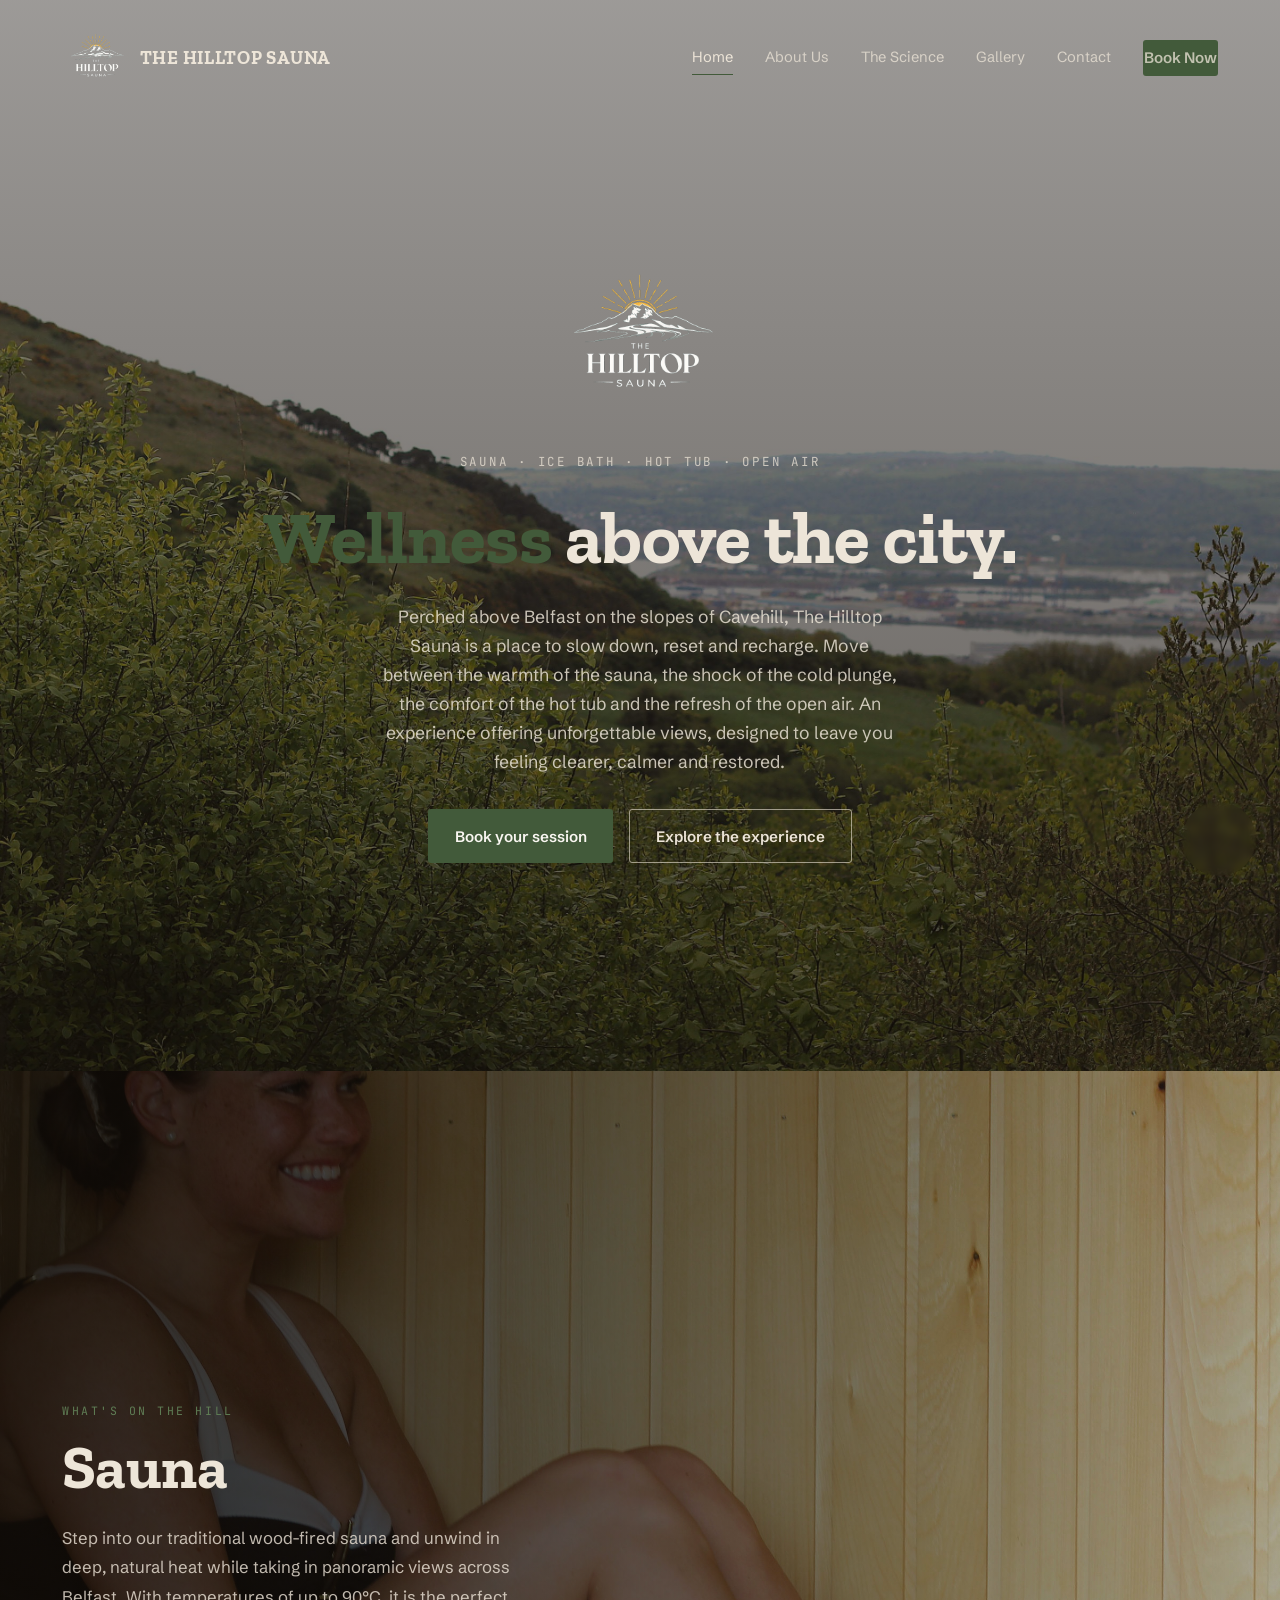
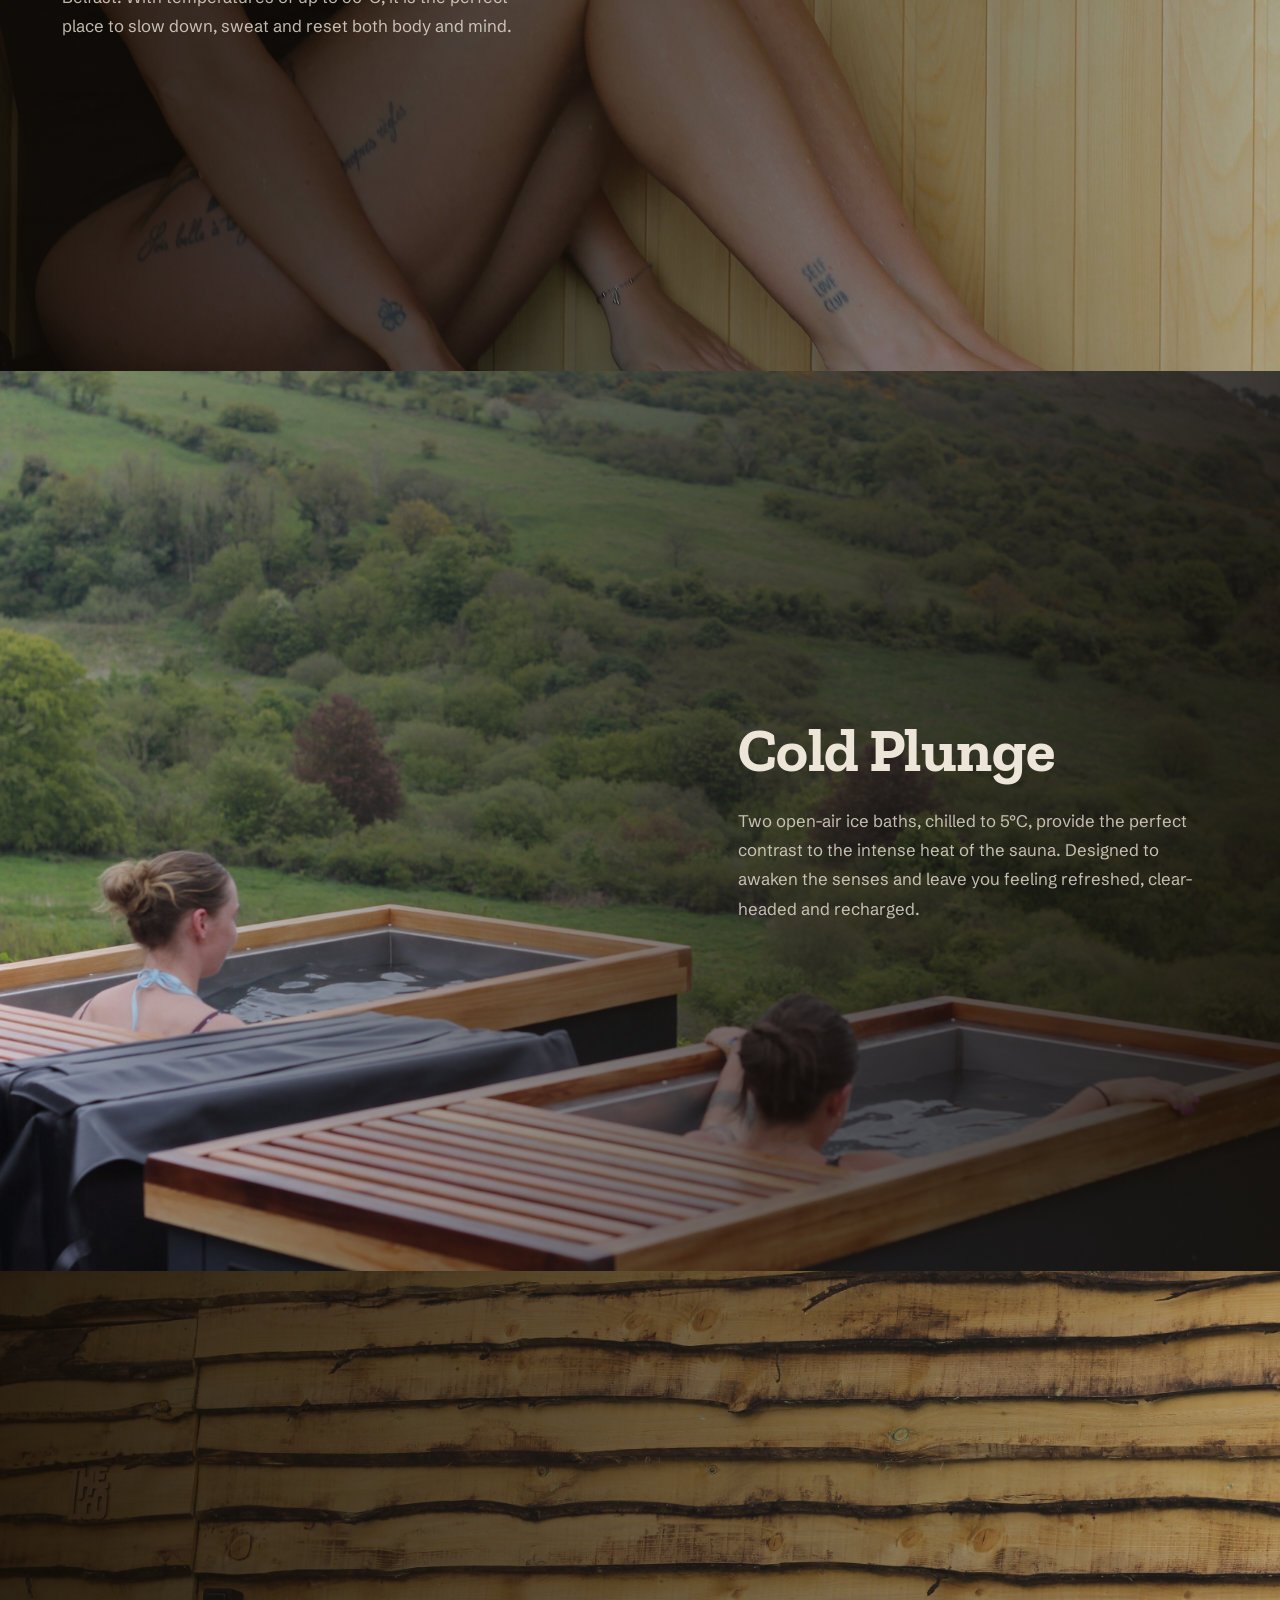
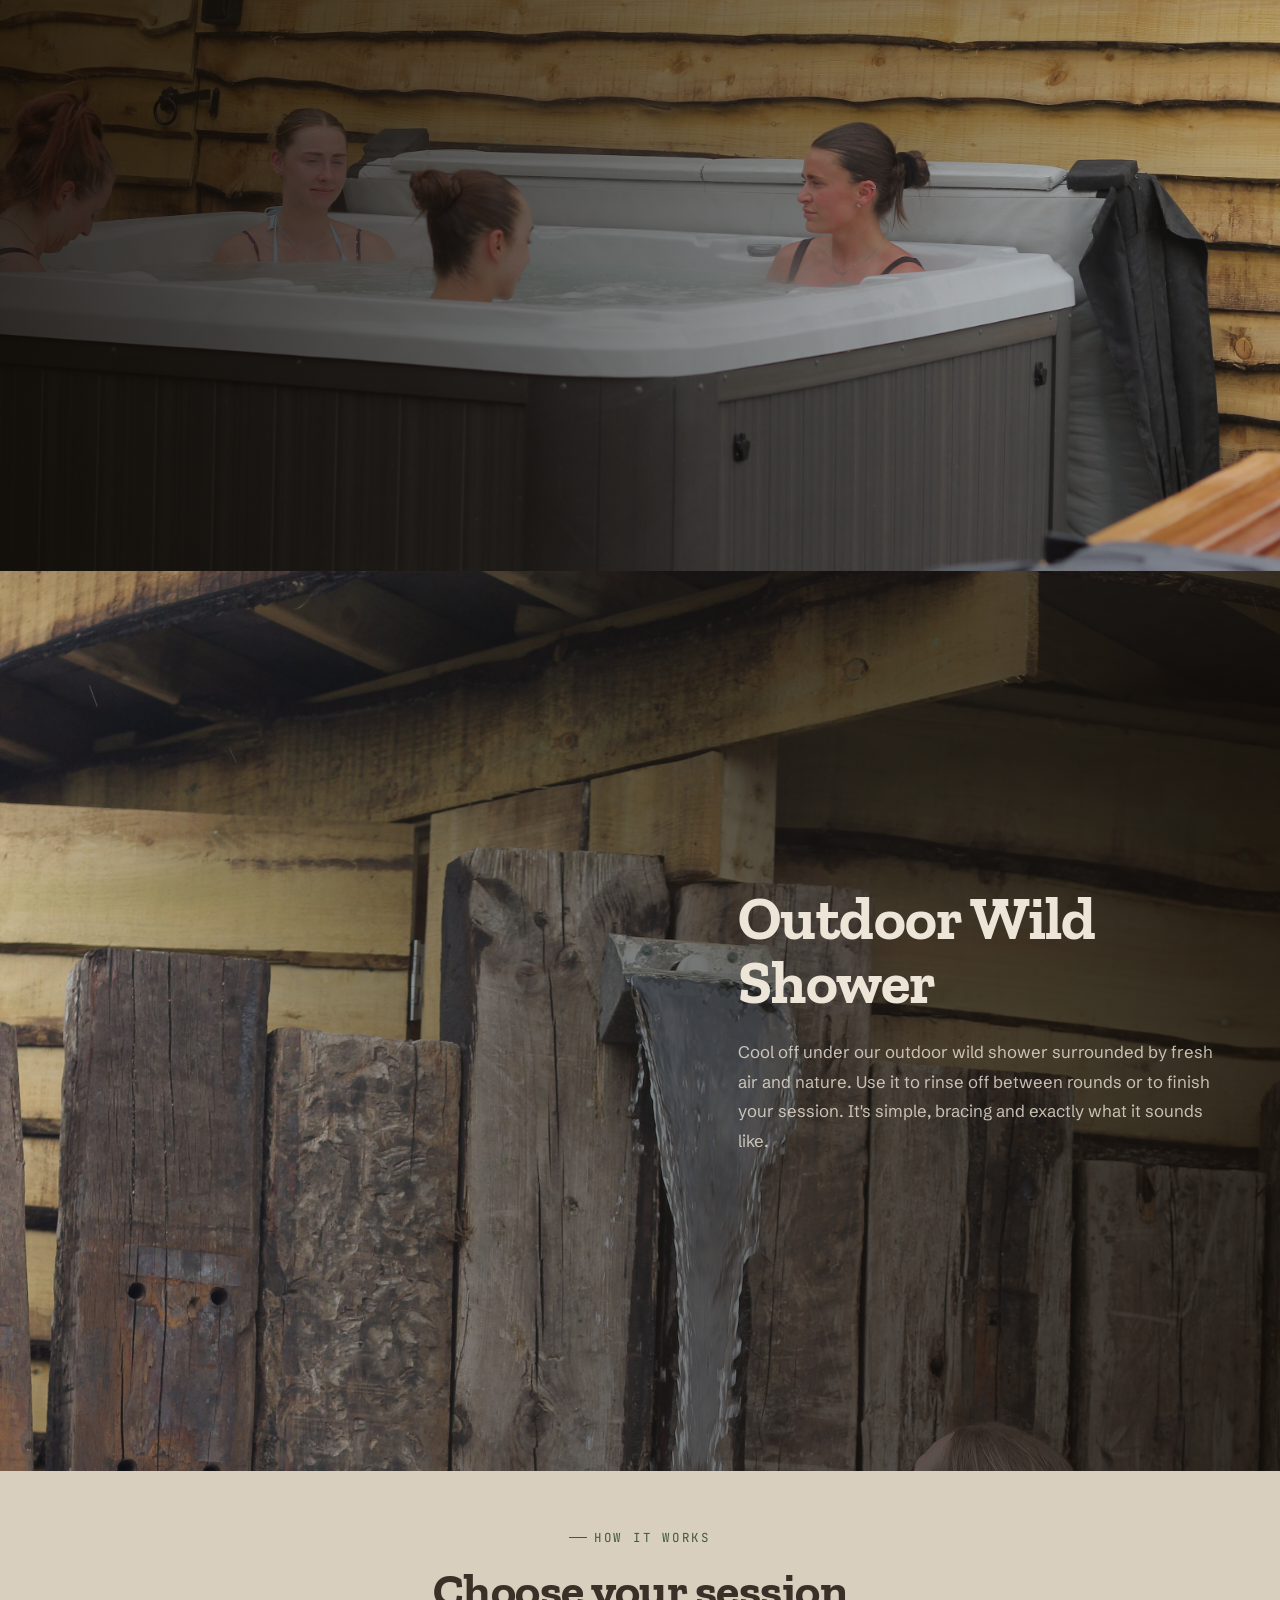
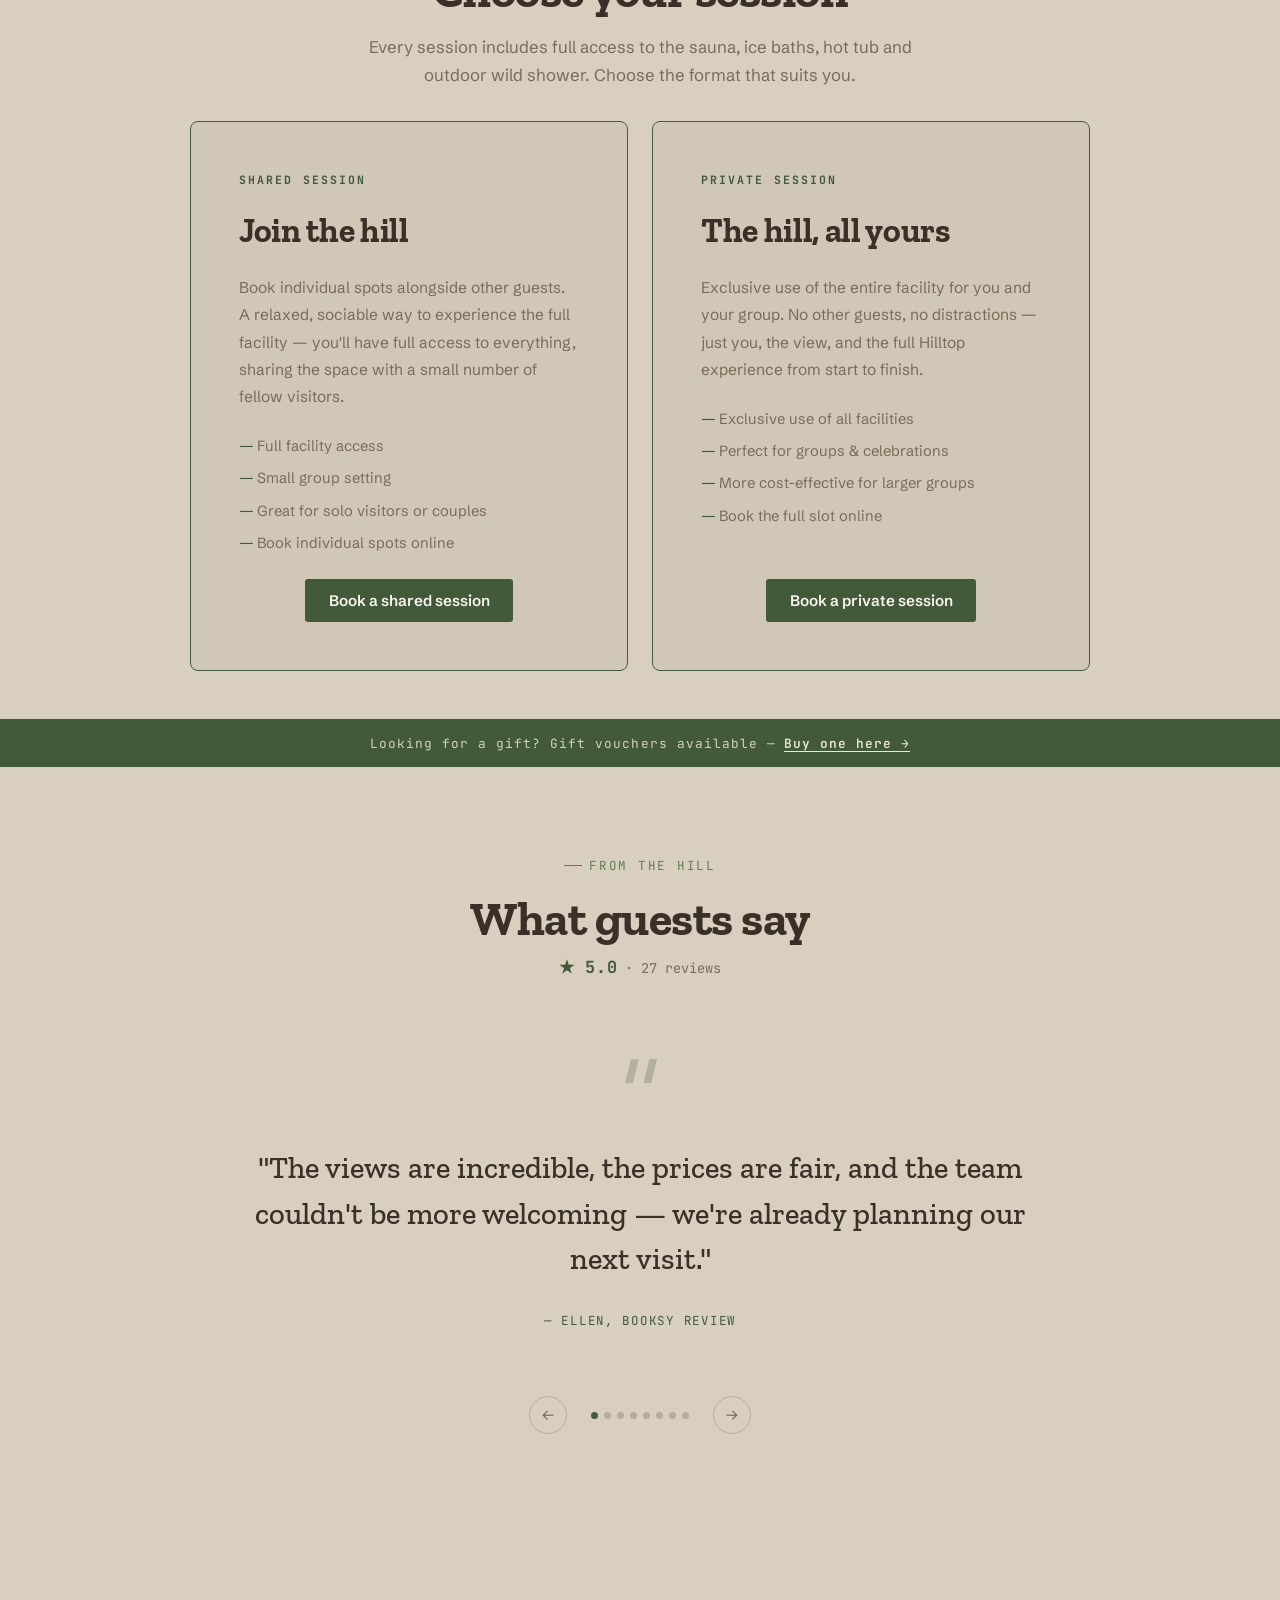
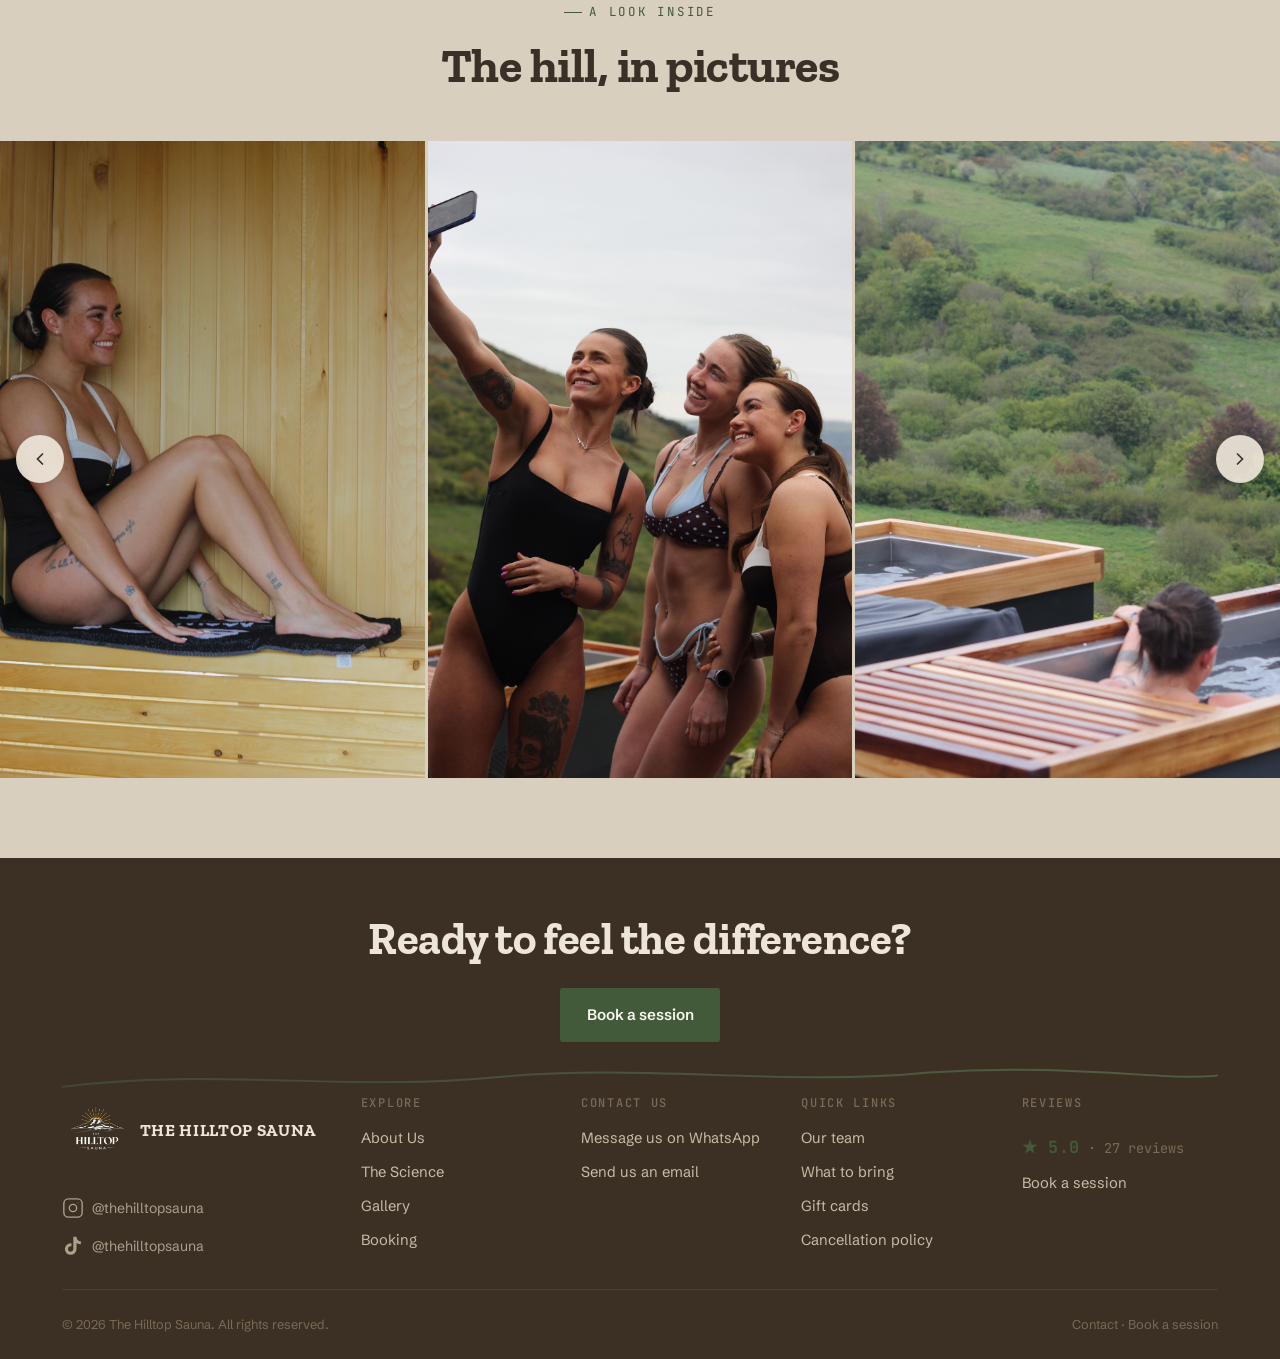
==== commit ce7f6b12: "Add SEO: Open Graph tags, structured data, sitemap.xml, robots.txt, canonical links" ====
--- a/index.html
+++ b/index.html
@@ -5,10 +5,56 @@
   <meta name="viewport" content="width=device-width, initial-scale=1.0">
   <title>The Hilltop Sauna — Sauna, Ice Bath &amp; Hot Tub on Cavehill, Belfast</title>
   <meta name="description" content="A sauna, ice bath, hot tub and outdoor wild shower on the edge of Cavehill — with landscape views over Belfast. Book shared or private sessions online.">
+  <!-- Open Graph -->
+  <meta property="og:type" content="website">
+  <meta property="og:title" content="The Hilltop Sauna — Sauna, Ice Bath &amp; Hot Tub on Cavehill, Belfast">
+  <meta property="og:description" content="A sauna, ice bath, hot tub and outdoor wild shower on the edge of Cavehill — with landscape views over Belfast. Book shared or private sessions online.">
+  <meta property="og:url" content="https://www.hilltopsauna.co.uk/">
+  <meta property="og:image" content="https://www.hilltopsauna.co.uk/website%20photos/bg%20final.jpeg">
+  <meta property="og:site_name" content="The Hilltop Sauna">
+  <meta name="twitter:card" content="summary_large_image">
+  <!-- Canonical -->
+  <link rel="canonical" href="https://www.hilltopsauna.co.uk/">
   <link rel="preconnect" href="https://fonts.googleapis.com">
   <link rel="preconnect" href="https://fonts.gstatic.com" crossorigin>
   <link href="https://fonts.googleapis.com/css2?family=Zilla+Slab:wght@500;600;700&family=Schibsted+Grotesk:wght@400;500;600;700&family=JetBrains+Mono:wght@400;500&display=swap" rel="stylesheet">
   <link rel="stylesheet" href="styles.css">
+  <!-- Local Business Structured Data -->
+  <script type="application/ld+json">
+  {
+    "@context": "https://schema.org",
+    "@type": "HealthClub",
+    "name": "The Hilltop Sauna",
+    "description": "A sauna, ice bath, hot tub and outdoor wild shower on the edge of Cavehill, Newtownabbey — with landscape views over Belfast.",
+    "url": "https://www.hilltopsauna.co.uk",
+    "telephone": "+447923158869",
+    "email": "thehilltopsauna@outlook.com",
+    "address": {
+      "@type": "PostalAddress",
+      "addressLocality": "Newtownabbey",
+      "addressRegion": "Belfast",
+      "addressCountry": "GB"
+    },
+    "geo": {
+      "@type": "GeoCoordinates",
+      "latitude": "54.654",
+      "longitude": "-5.967"
+    },
+    "image": "https://www.hilltopsauna.co.uk/website%20photos/bg%20final.jpeg",
+    "priceRange": "££",
+    "sameAs": [
+      "https://www.instagram.com/thehilltopsauna",
+      "https://www.tiktok.com/@thehilltopsauna"
+    ],
+    "amenityFeature": [
+      { "@type": "LocationFeatureSpecification", "name": "Wood-fired sauna", "value": true },
+      { "@type": "LocationFeatureSpecification", "name": "Ice bath", "value": true },
+      { "@type": "LocationFeatureSpecification", "name": "Hot tub", "value": true },
+      { "@type": "LocationFeatureSpecification", "name": "Outdoor shower", "value": true },
+      { "@type": "LocationFeatureSpecification", "name": "Onsite parking", "value": true }
+    ]
+  }
+  </script>
 </head>
 <body>
 
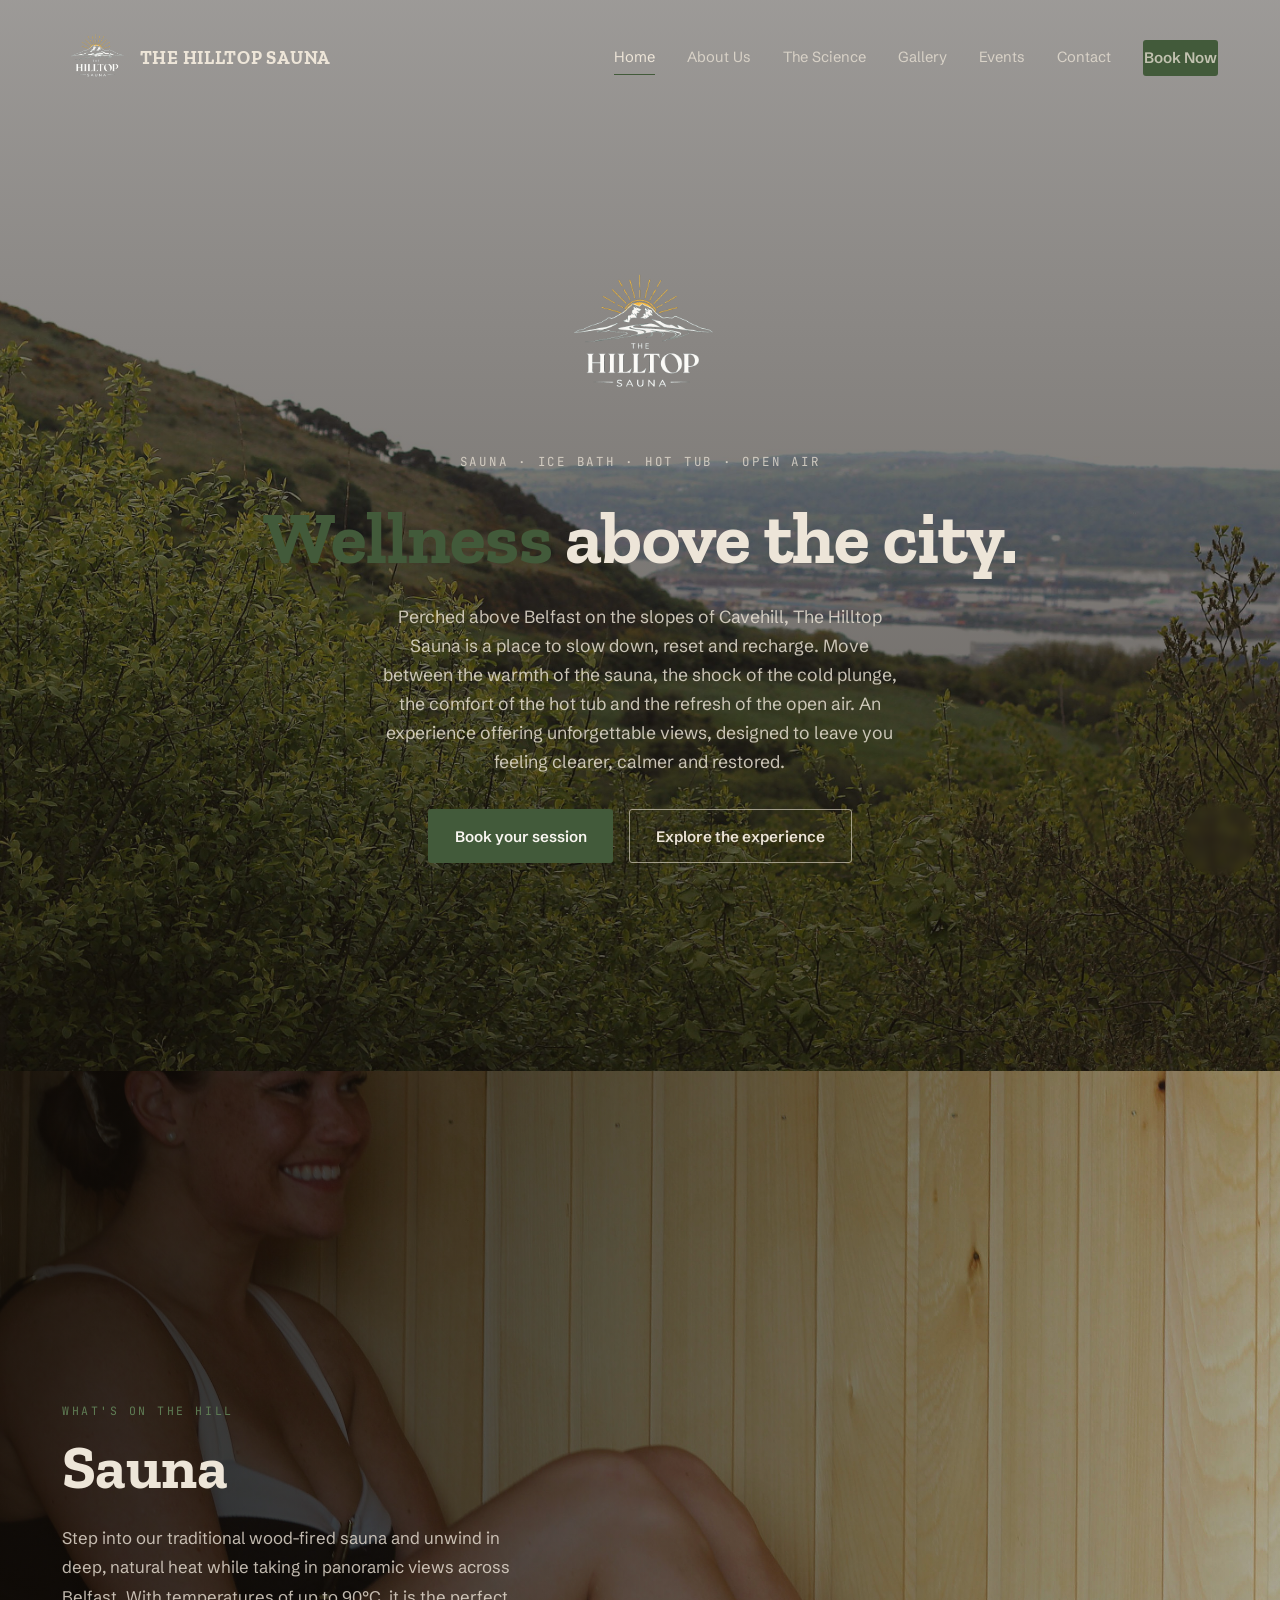
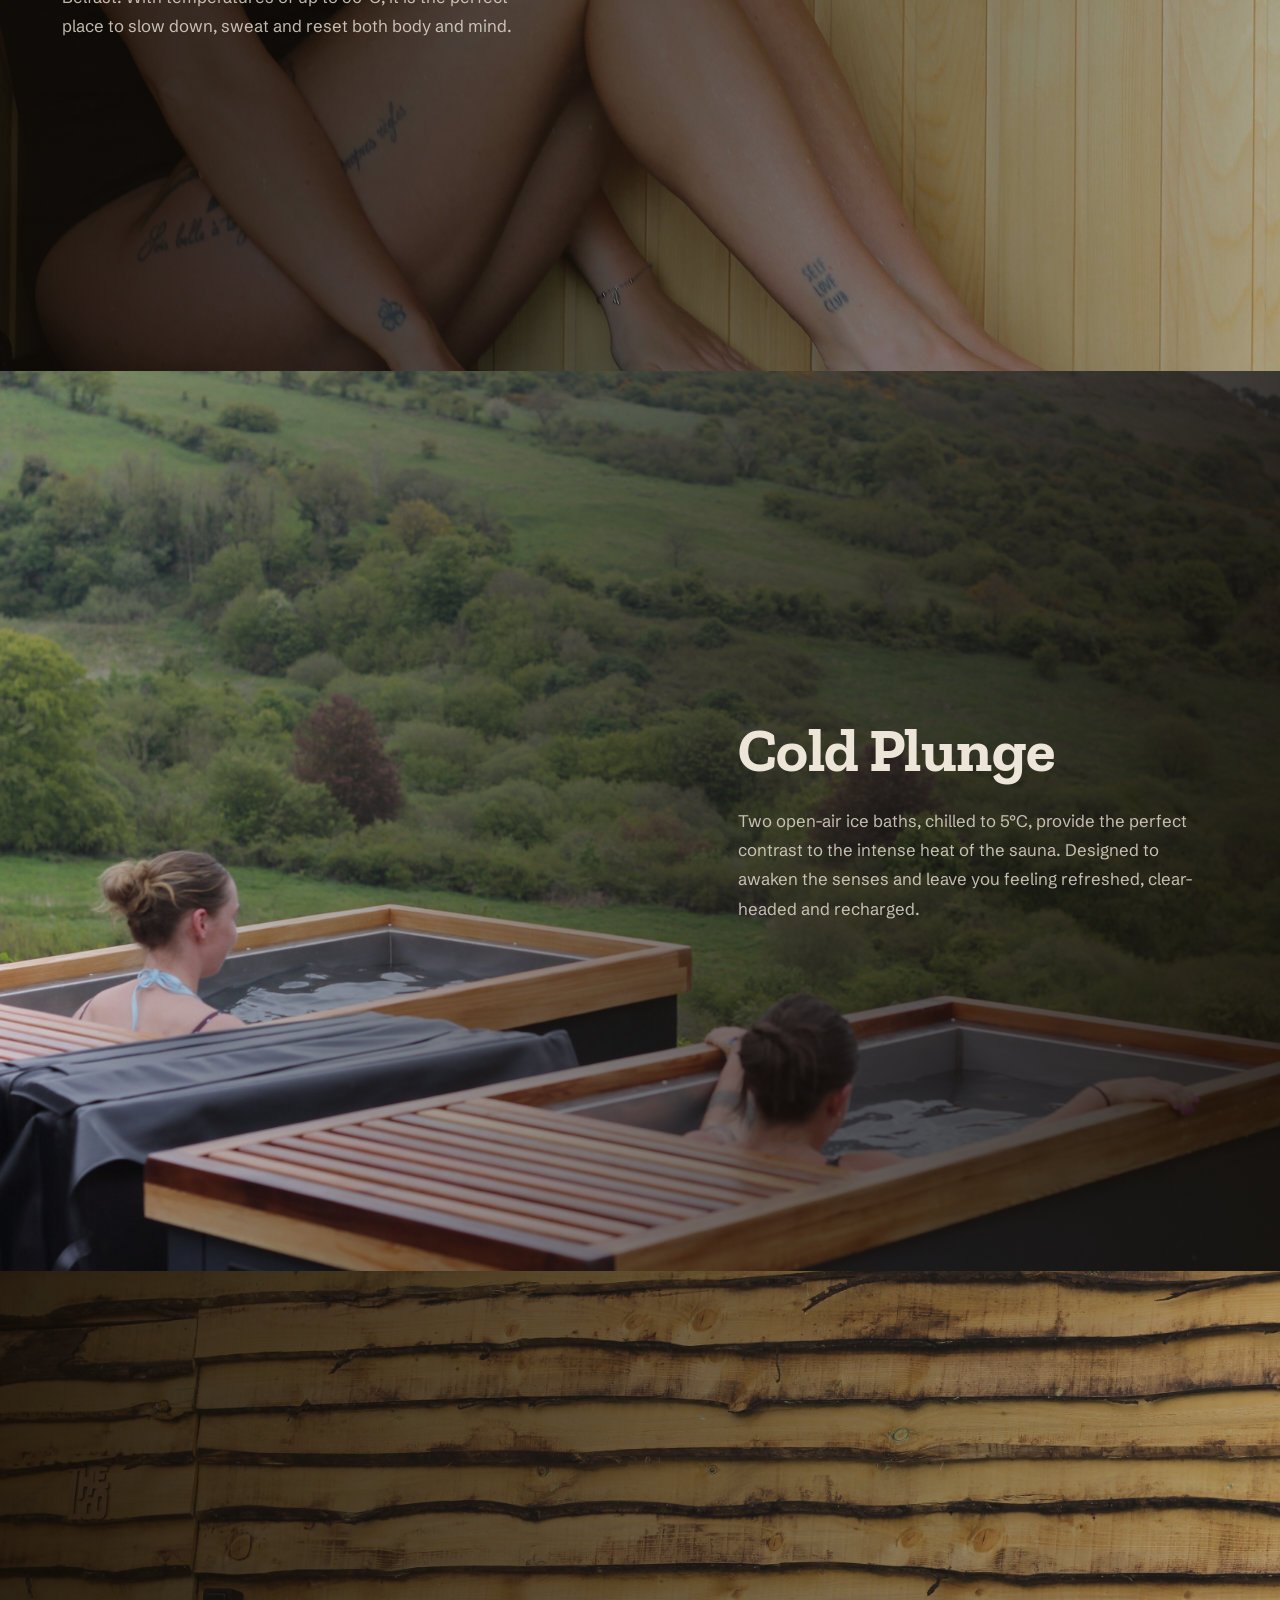
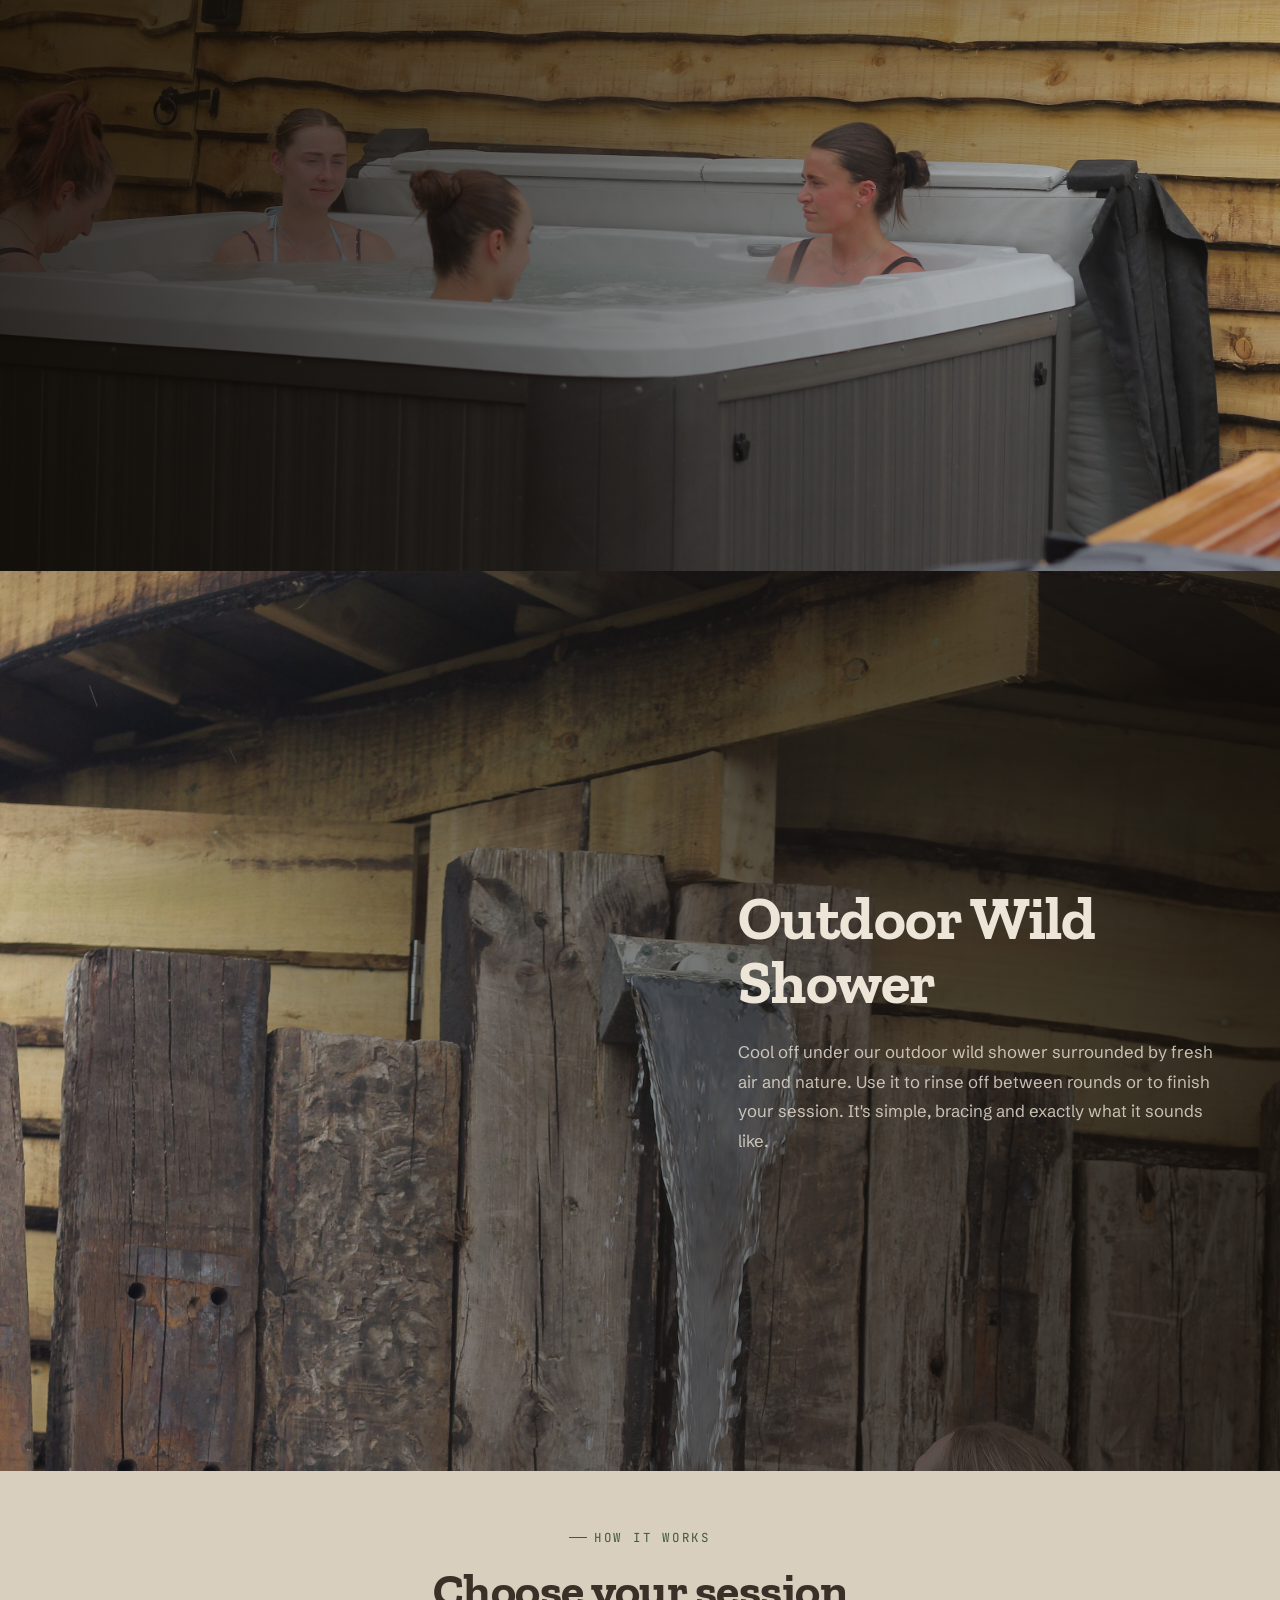
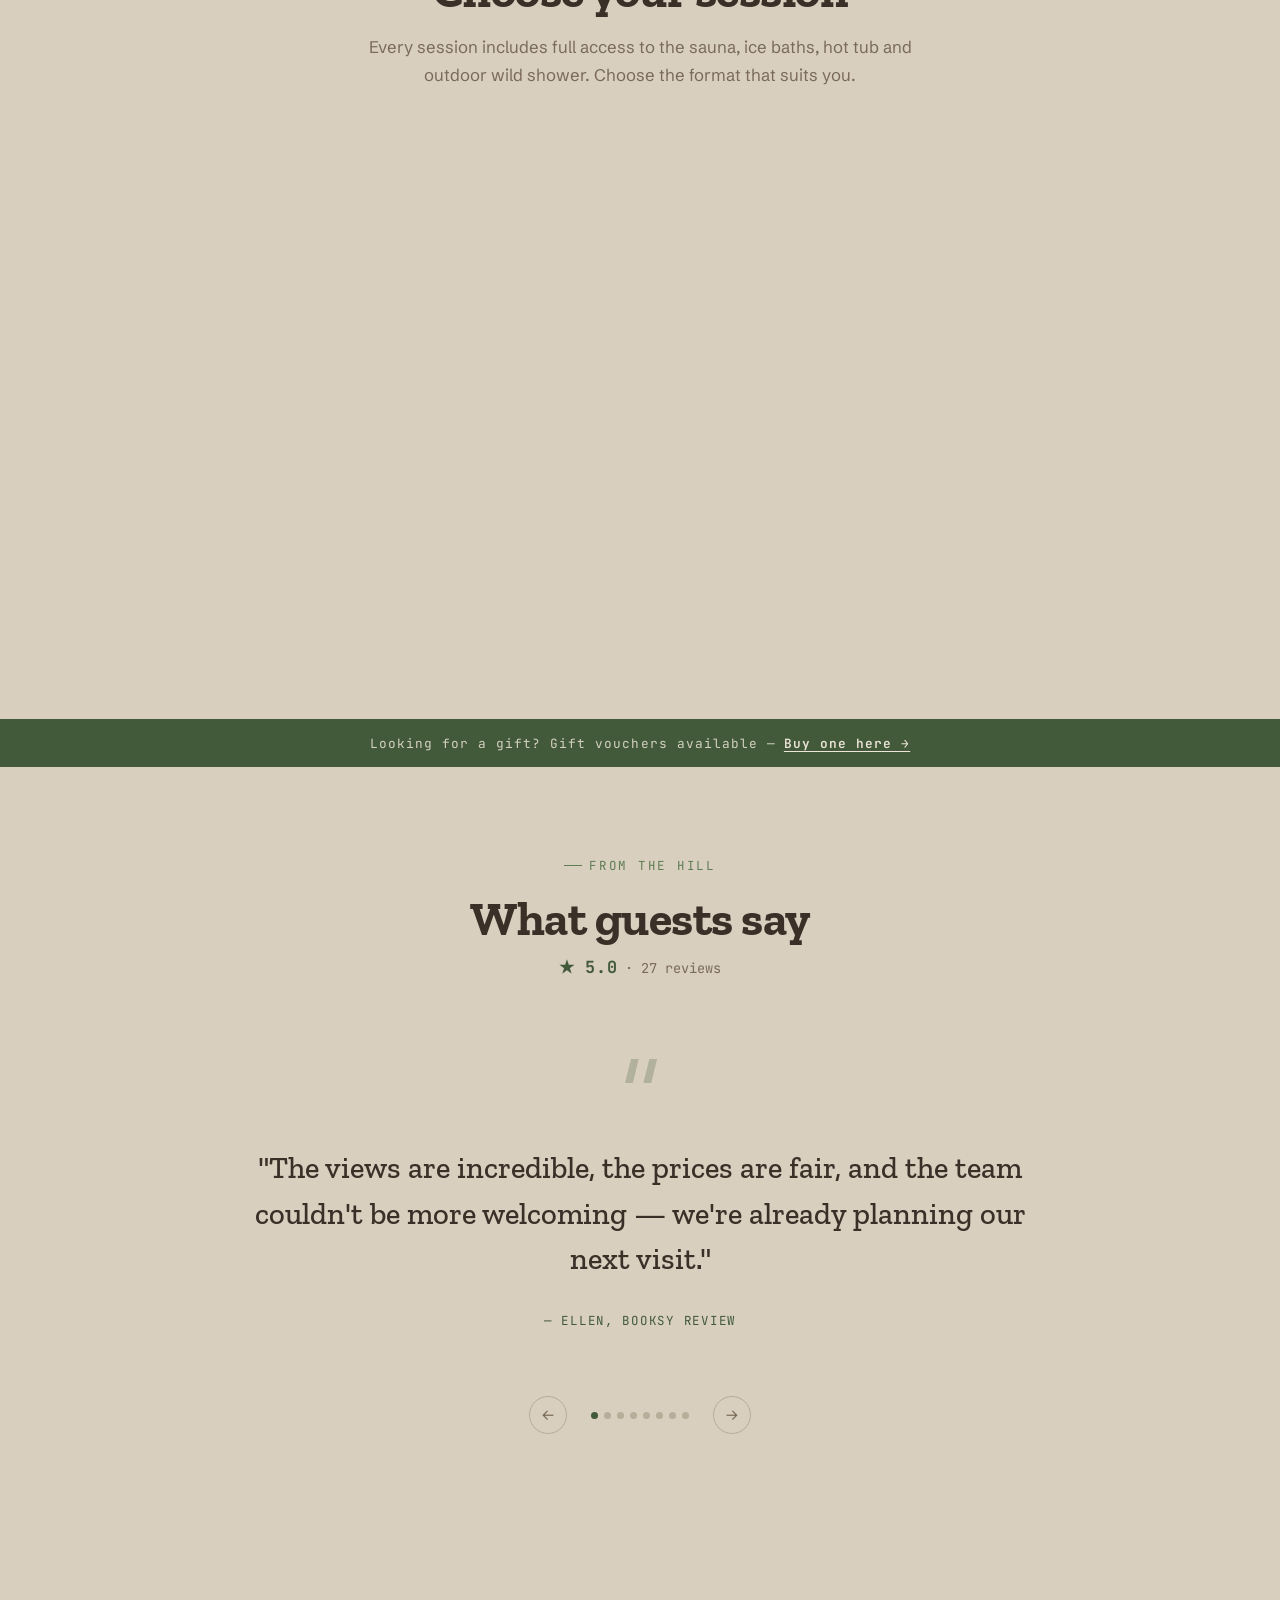
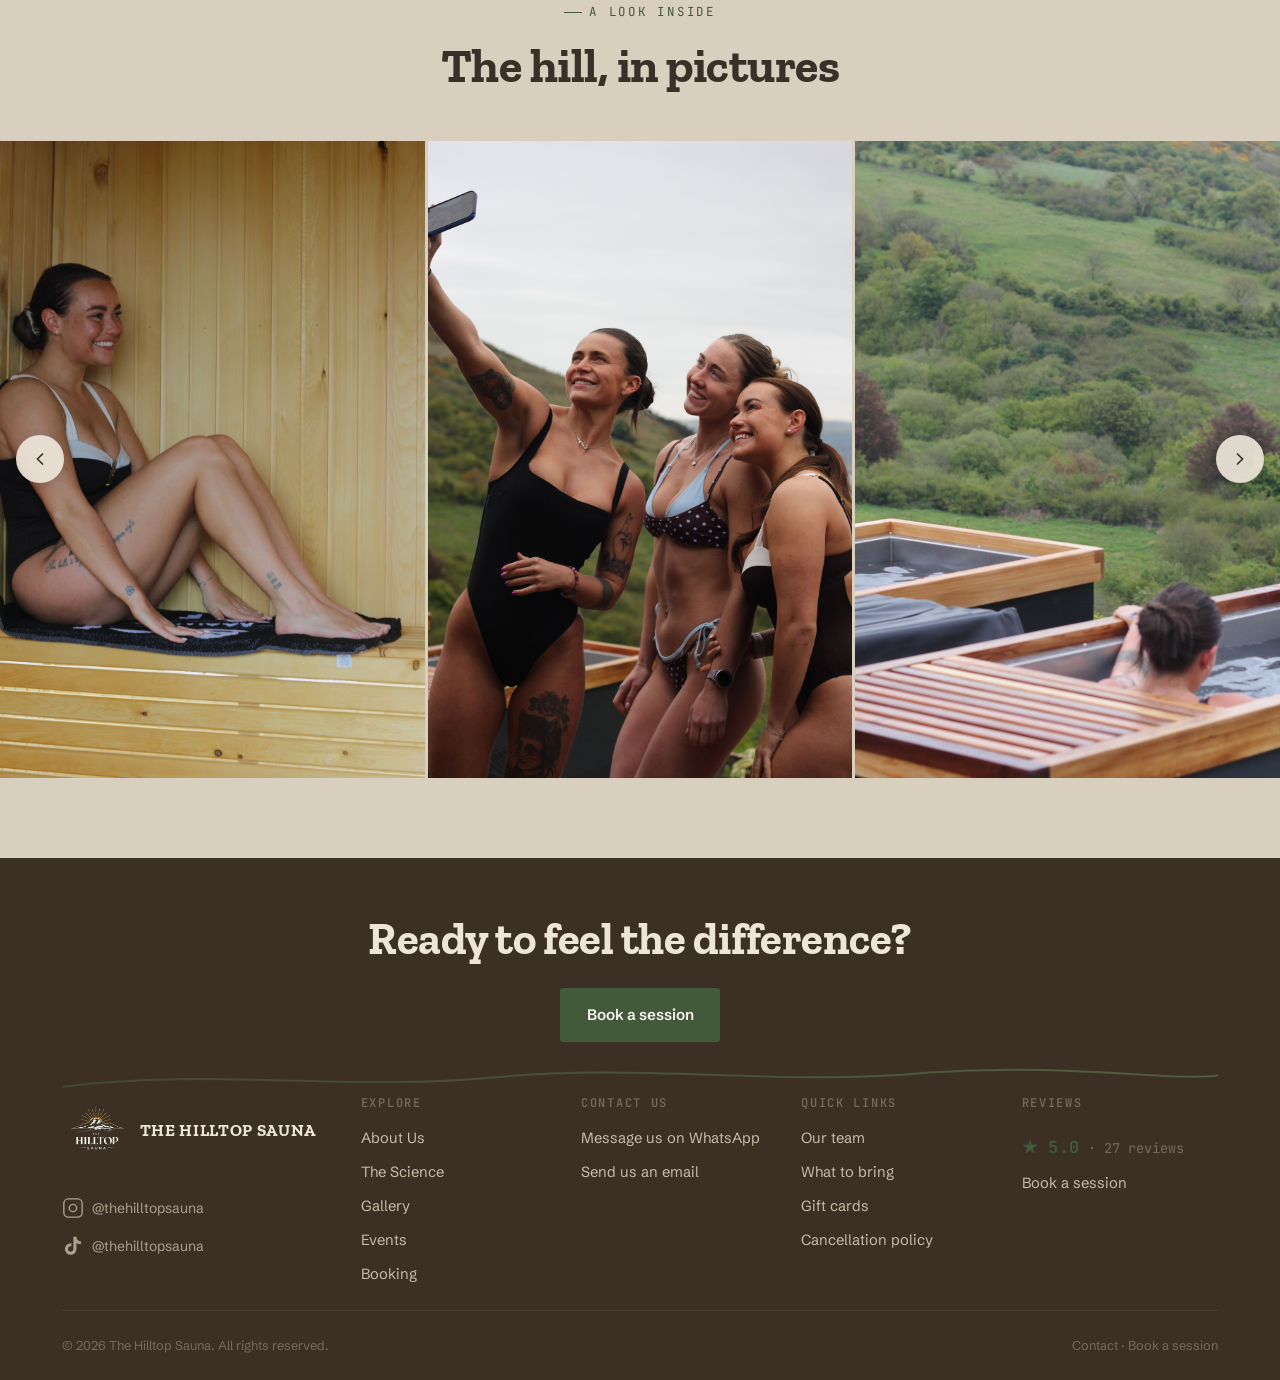
==== commit 2c01f2cb: "Add Events page: Mums Sauna, Sunrise Sauna, Hosted Events" ====
--- a/index.html
+++ b/index.html
@@ -5,6 +5,7 @@
   <meta name="viewport" content="width=device-width, initial-scale=1.0">
   <title>The Hilltop Sauna — Sauna, Ice Bath &amp; Hot Tub on Cavehill, Belfast</title>
   <meta name="description" content="A sauna, ice bath, hot tub and outdoor wild shower on the edge of Cavehill — with landscape views over Belfast. Book shared or private sessions online.">
+  <meta name="google-site-verification" content="eb86Qy9D7RtFePRQtRbKXByGPrs2EZxgDBlzWfe-Fgw">
   <!-- Open Graph -->
   <meta property="og:type" content="website">
   <meta property="og:title" content="The Hilltop Sauna — Sauna, Ice Bath &amp; Hot Tub on Cavehill, Belfast">
@@ -72,6 +73,7 @@
         <a href="about.html">About Us</a>
         <a href="services.html">The Science</a>
         <a href="gallery.html">Gallery</a>
+        <a href="events.html">Events</a>
         <a href="contact.html">Contact</a>
         <span class="nav__cta"><a href="booking.html" class="btn btn--primary">Book Now</a></span>
       </nav>
@@ -345,6 +347,7 @@
             <a href="about.html">About Us</a>
             <a href="services.html">The Science</a>
             <a href="gallery.html">Gallery</a>
+        <a href="events.html">Events</a>
             <a href="booking.html">Booking</a>
           </div>
         </div>
--- a/styles.css
+++ b/styles.css
@@ -2322,3 +2322,151 @@
     min-height: 280px;
   }
 }
+
+/* ===================================================================
+   EVENTS PAGE
+   =================================================================== */
+
+.event-section {
+  display: grid;
+  grid-template-columns: 1fr 1fr;
+  min-height: 560px;
+}
+
+.event-section--flip .event-section__photo { order: 2; }
+.event-section--flip .event-section__body  { order: 1; }
+
+.event-section__photo {
+  position: relative;
+  overflow: hidden;
+}
+
+.event-section__photo img {
+  width: 100%;
+  height: 100%;
+  object-fit: cover;
+  display: block;
+  transition: transform 0.8s ease;
+}
+
+.event-section:hover .event-section__photo img {
+  transform: scale(1.04);
+}
+
+.event-section__body {
+  padding: var(--space-6) var(--space-5);
+  display: flex;
+  flex-direction: column;
+  justify-content: center;
+  gap: var(--space-3);
+}
+
+.event-section__body h2 {
+  font-size: clamp(2rem, 4vw, 3rem);
+  margin: 0;
+}
+
+.event-section__body p {
+  color: var(--birch-dim);
+  line-height: 1.75;
+  margin: 0;
+}
+
+.event-section__details {
+  list-style: none;
+  padding: 0;
+  margin: 0;
+  display: flex;
+  flex-direction: column;
+  gap: 0.6rem;
+}
+
+.event-section__details li {
+  display: flex;
+  align-items: center;
+  gap: 0.6rem;
+  font-size: 0.95rem;
+  color: var(--birch);
+  font-weight: 500;
+}
+
+.event-section__details svg {
+  width: 18px;
+  height: 18px;
+  flex-shrink: 0;
+  color: var(--ember);
+}
+
+.event-section__actions {
+  display: flex;
+  gap: var(--space-2);
+  flex-wrap: wrap;
+}
+
+/* Upcoming event cards */
+.upcoming-events {
+  margin: 0;
+}
+
+.upcoming-events__empty {
+  padding: var(--space-3);
+  border: 1px dashed var(--cedar-light);
+  border-radius: var(--radius);
+  color: var(--birch-dim);
+  font-size: 0.9rem;
+  line-height: 1.6;
+}
+
+.upcoming-event-card {
+  display: flex;
+  align-items: center;
+  gap: var(--space-3);
+  padding: var(--space-2) var(--space-3);
+  border: 1px solid var(--cedar-light);
+  border-radius: var(--radius);
+  background: rgba(255,255,255,0.4);
+  margin-bottom: var(--space-2);
+}
+
+.upcoming-event-card__date {
+  font-family: var(--font-mono);
+  font-size: 0.8rem;
+  font-weight: 600;
+  color: var(--ember);
+  letter-spacing: 0.05em;
+  min-width: 70px;
+}
+
+.upcoming-event-card strong {
+  display: block;
+  font-size: 0.95rem;
+  color: var(--birch);
+}
+
+.upcoming-event-card span {
+  font-size: 0.85rem;
+  color: var(--birch-dim);
+}
+
+.btn--sm {
+  padding: 0.4rem 1rem;
+  font-size: 0.85rem;
+  margin-left: auto;
+}
+
+/* First event section needs nav offset */
+.event-section:first-of-type {
+  padding-top: 80px;
+}
+
+@media (max-width: 760px) {
+  .event-section {
+    grid-template-columns: 1fr;
+    min-height: auto;
+  }
+  .event-section--flip .event-section__photo { order: 0; }
+  .event-section--flip .event-section__body  { order: 1; }
+  .event-section__photo { height: 280px; }
+  .event-section__body { padding: var(--space-4) var(--space-3); }
+  .event-section:first-of-type { padding-top: 0; }
+}
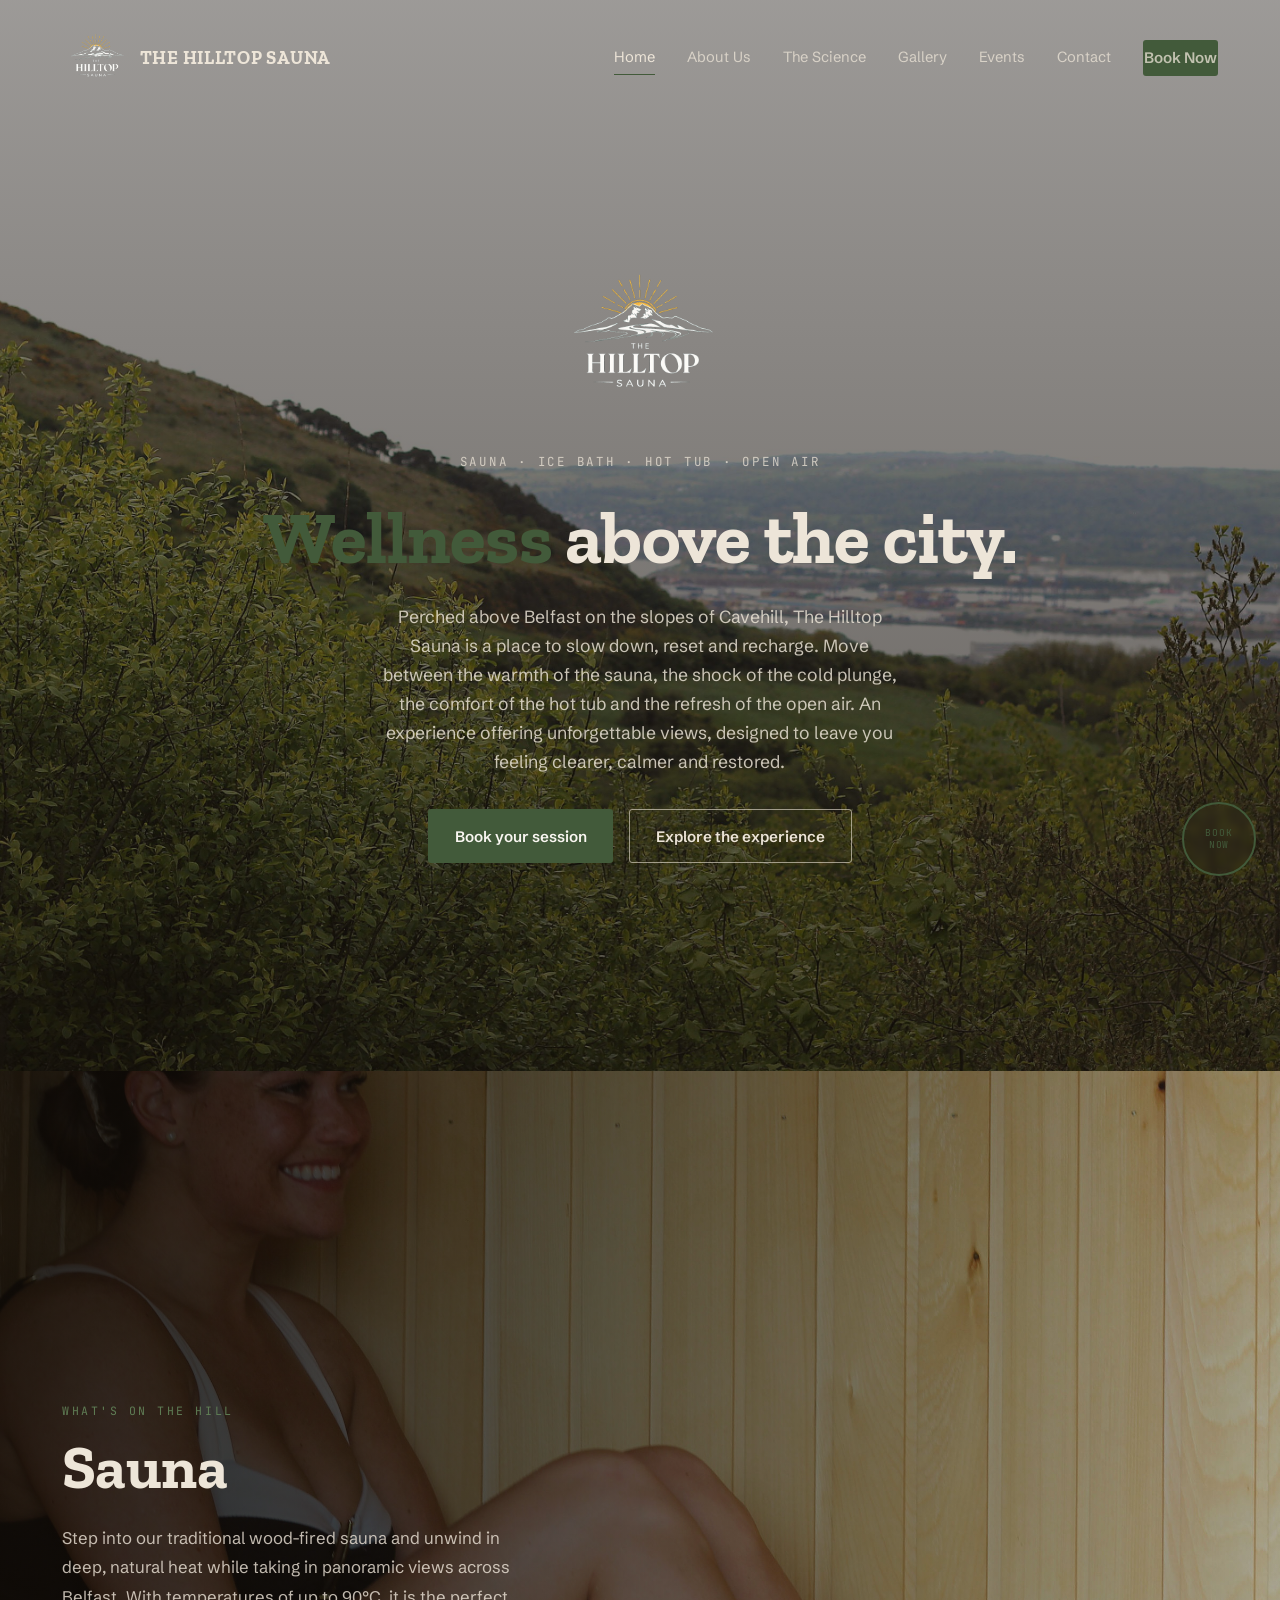
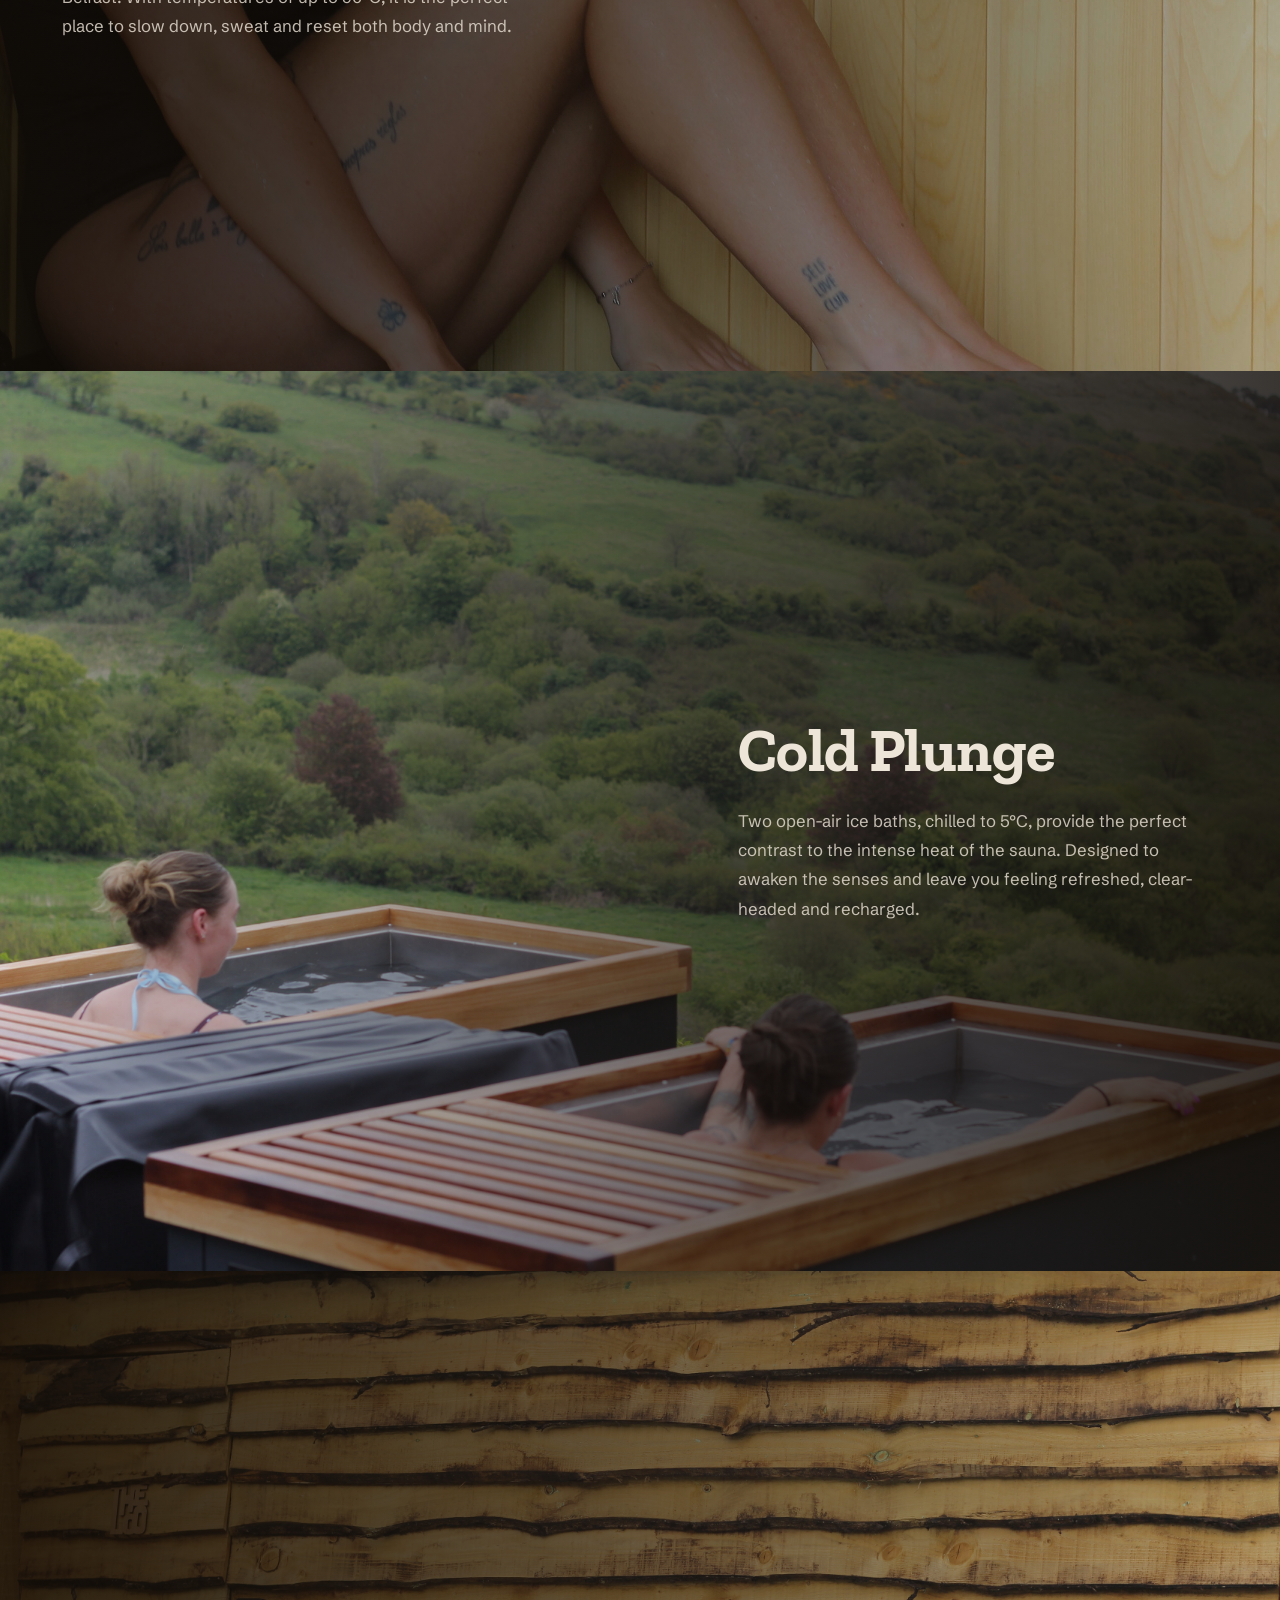
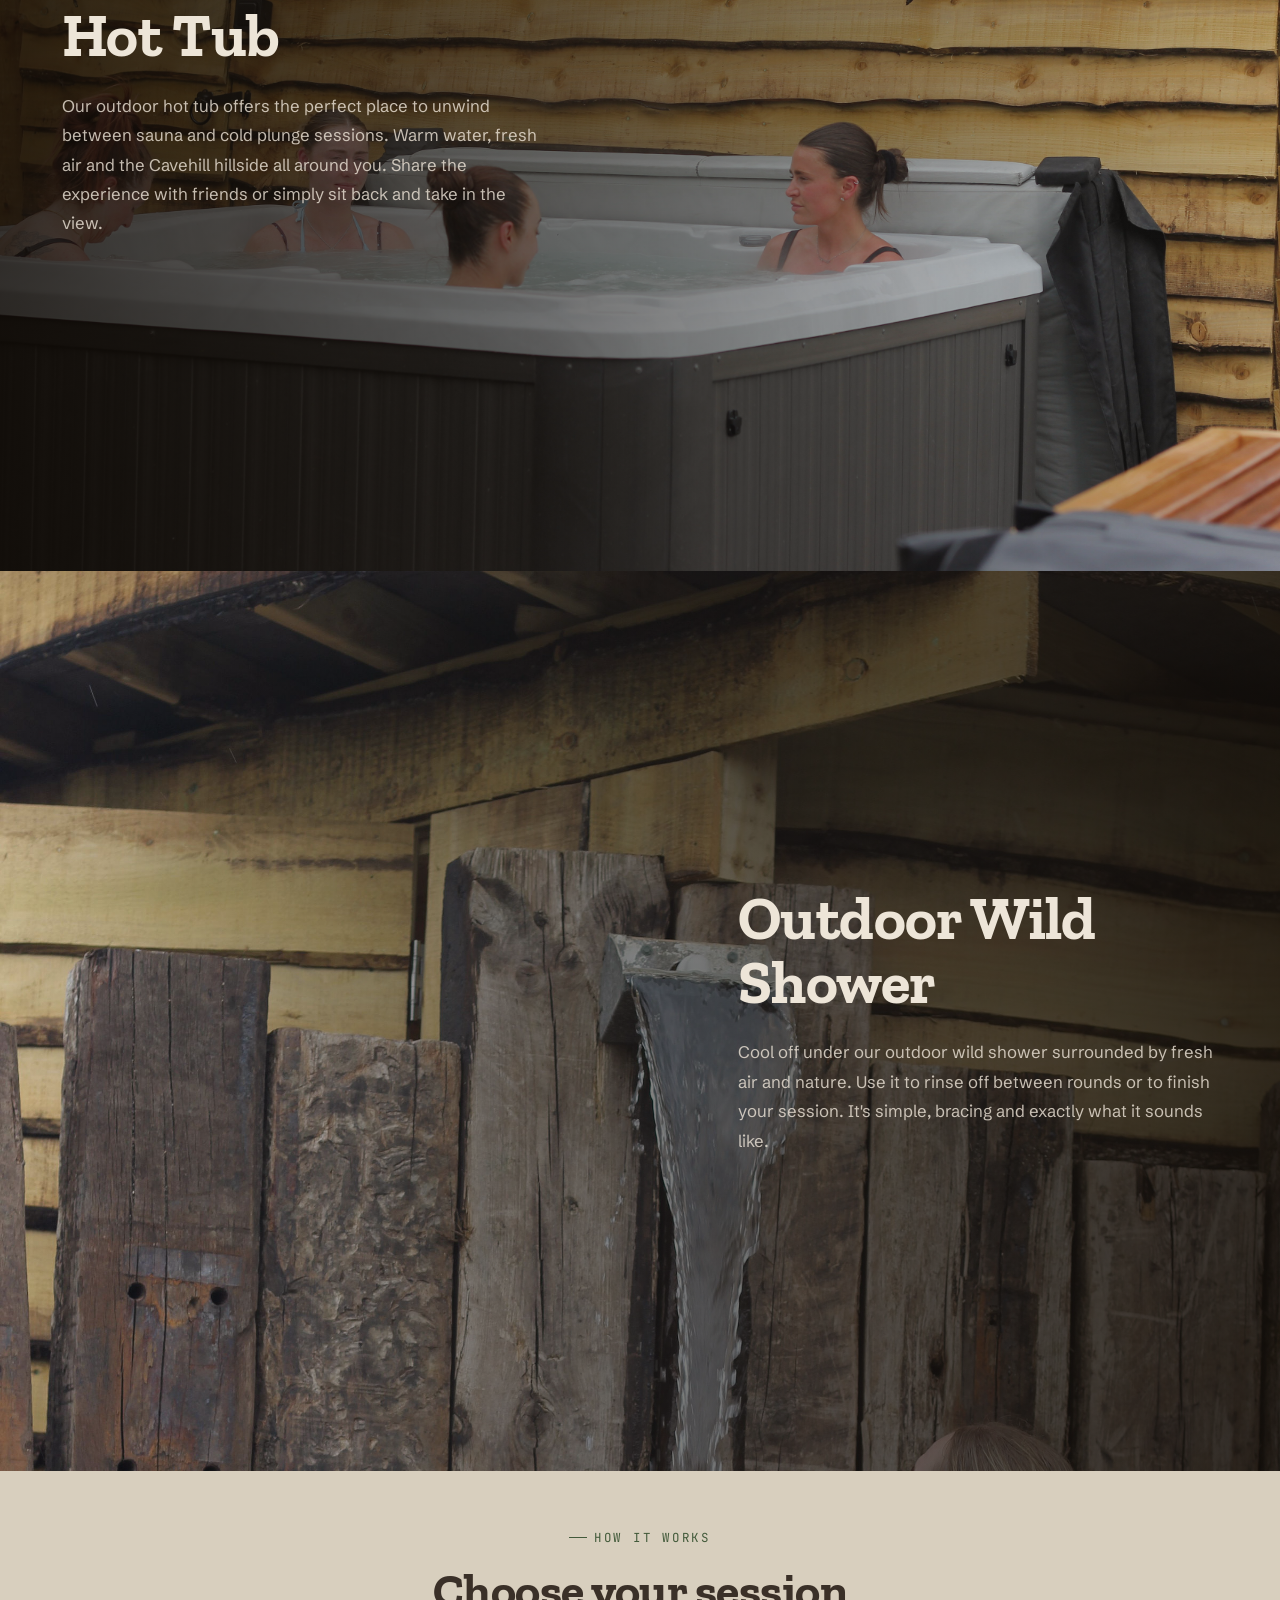
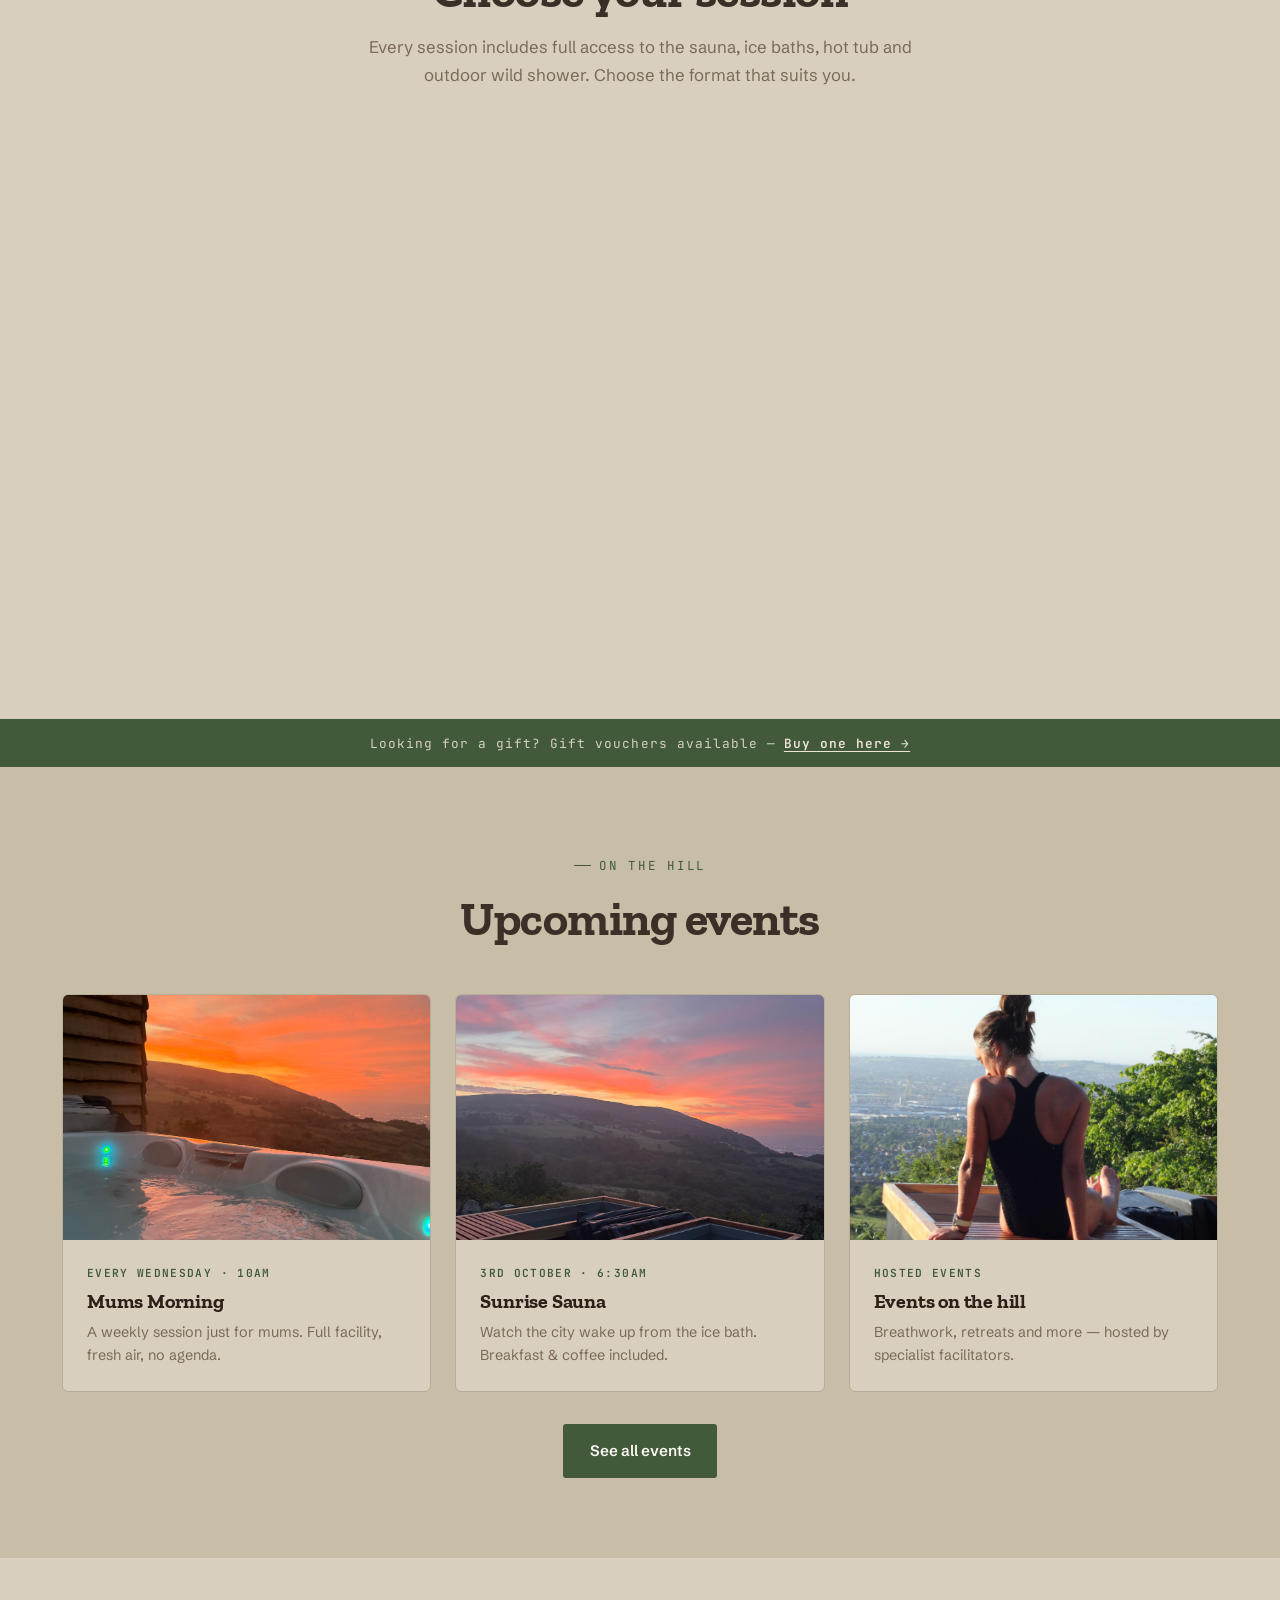
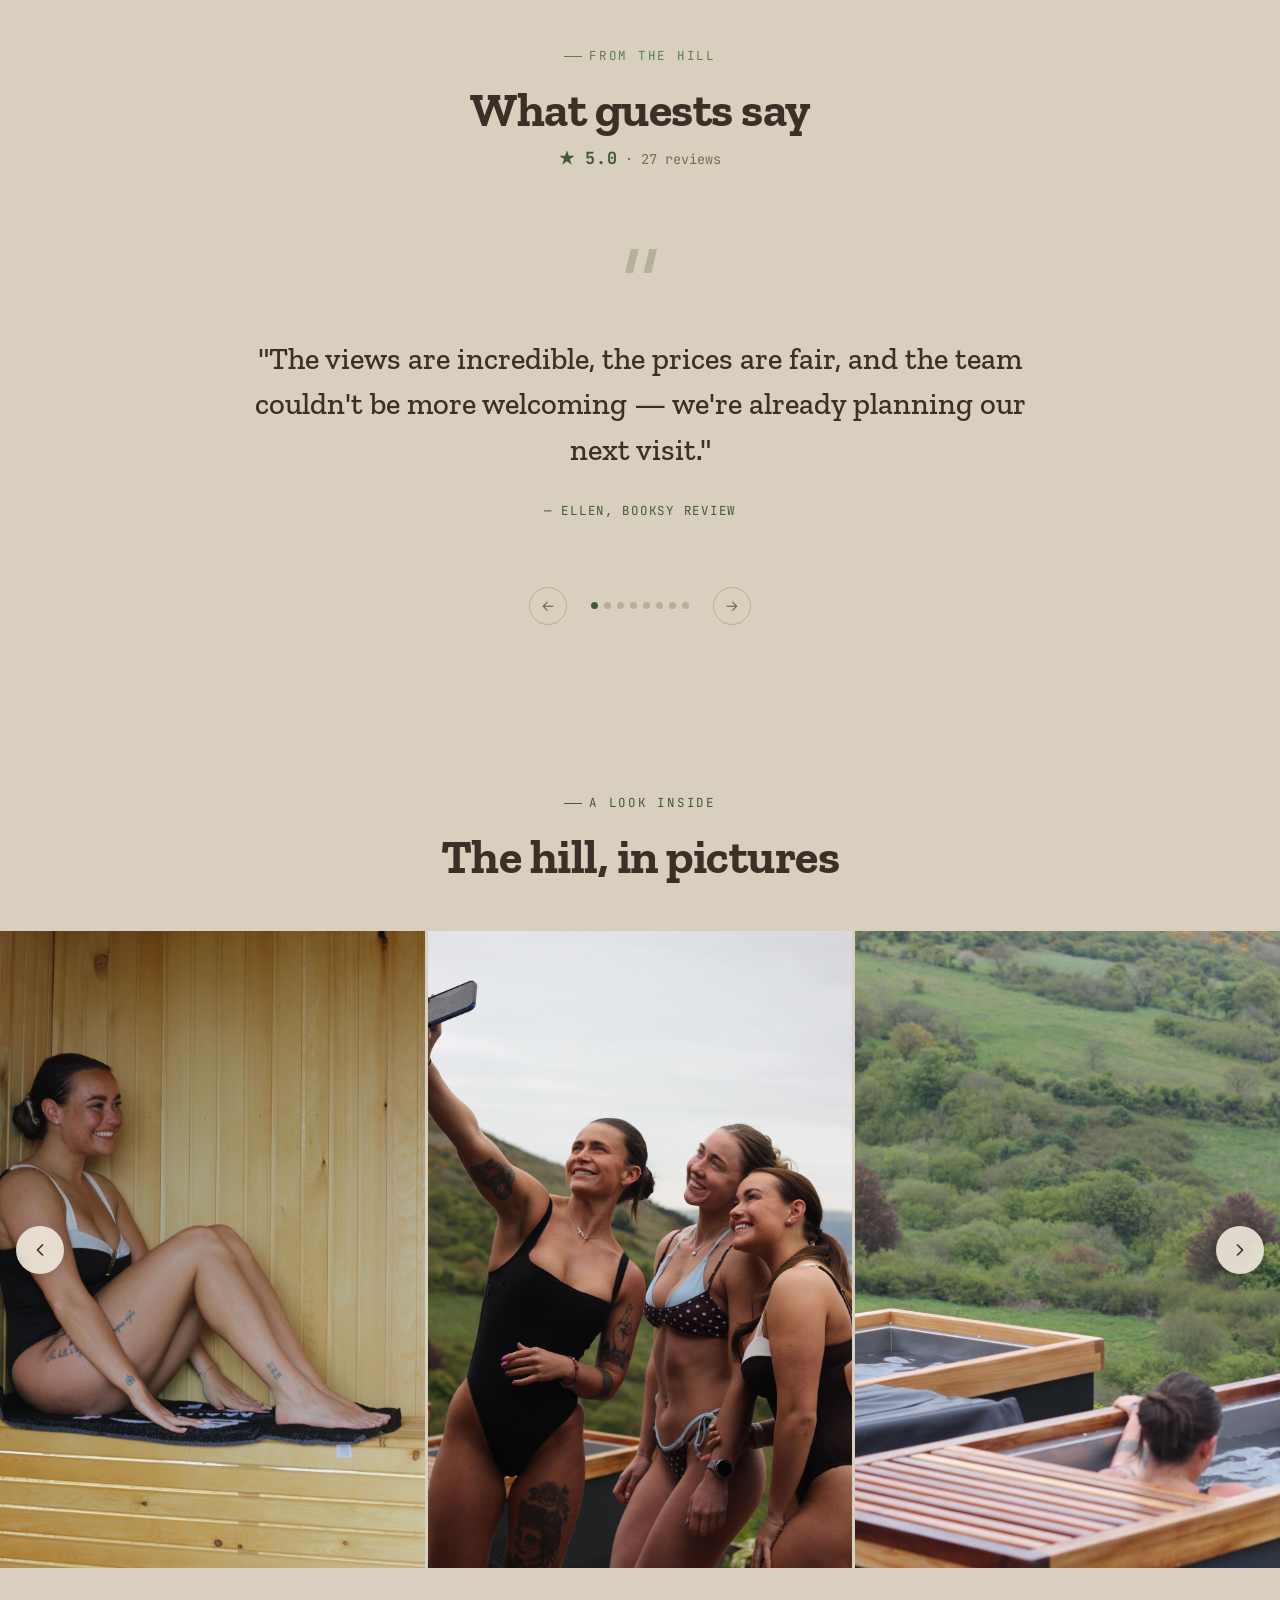
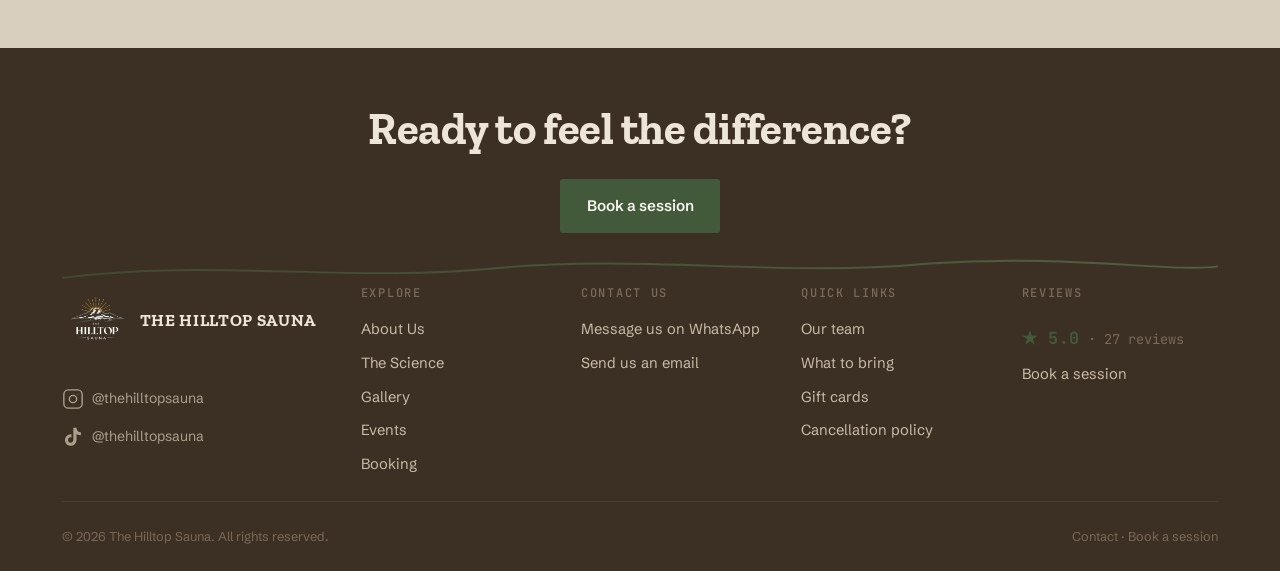
==== commit f76c23fb: "Add events teaser section to homepage" ====
--- a/index.html
+++ b/index.html
@@ -204,6 +204,49 @@
       <a href="booking.html#packages" class="gift-banner__link">Buy one here &rarr;</a>
     </div>
 
+    <!-- ============ EVENTS TEASER ============ -->
+    <section class="section section--cedar events-teaser">
+      <div class="container">
+        <div class="section__head section__head--center">
+          <span class="eyebrow eyebrow--ember">On the hill</span>
+          <h2>Upcoming events</h2>
+        </div>
+        <div class="events-teaser__grid">
+
+          <a href="events.html#mums-sauna" class="events-teaser__card">
+            <img src="website photos/mums.jpeg" alt="Mums Morning">
+            <div class="events-teaser__card-body">
+              <span class="events-teaser__tag">Every Wednesday · 10am</span>
+              <h3>Mums Morning</h3>
+              <p>A weekly session just for mums. Full facility, fresh air, no agenda.</p>
+            </div>
+          </a>
+
+          <a href="events.html#sunrise-sauna" class="events-teaser__card">
+            <img src="website photos/sunrise sauna.JPG" alt="Sunrise Sauna">
+            <div class="events-teaser__card-body">
+              <span class="events-teaser__tag">3rd October · 6:30am</span>
+              <h3>Sunrise Sauna</h3>
+              <p>Watch the city wake up from the ice bath. Breakfast &amp; coffee included.</p>
+            </div>
+          </a>
+
+          <a href="events.html#hosted-events" class="events-teaser__card">
+            <img src="website photos/gallery11.jpeg" alt="Hosted Events">
+            <div class="events-teaser__card-body">
+              <span class="events-teaser__tag">Hosted Events</span>
+              <h3>Events on the hill</h3>
+              <p>Breathwork, retreats and more — hosted by specialist facilitators.</p>
+            </div>
+          </a>
+
+        </div>
+        <div style="text-align:center; margin-top: var(--space-4);">
+          <a href="events.html" class="btn btn--primary">See all events</a>
+        </div>
+      </div>
+    </section>
+
     <!-- ============ TESTIMONIALS ============ -->
     <section class="section section--char">
       <div class="container">
--- a/styles.css
+++ b/styles.css
@@ -2470,3 +2470,115 @@
   .event-section__body { padding: var(--space-4) var(--space-3); }
   .event-section:first-of-type { padding-top: 0; }
 }
+
+/* Event badges */
+.event-badge {
+  font-family: var(--font-mono);
+  font-size: 0.7rem;
+  font-weight: 700;
+  letter-spacing: 0.08em;
+  text-transform: uppercase;
+  padding: 0.3rem 0.7rem;
+  border-radius: 2px;
+  white-space: nowrap;
+  flex-shrink: 0;
+  margin-left: auto;
+}
+
+.event-badge--sold {
+  background: rgba(180,60,60,0.12);
+  color: #8B2020;
+  border: 1px solid rgba(180,60,60,0.25);
+}
+
+.event-badge--low {
+  background: rgba(66,90,58,0.12);
+  color: var(--ember);
+  border: 1px solid rgba(66,90,58,0.25);
+}
+
+.hosted-events-note {
+  font-size: 0.88rem;
+  color: var(--birch-dim);
+  font-style: italic;
+  border-left: 2px solid var(--ember);
+  padding-left: 0.75rem;
+  margin-top: 0.5rem;
+}
+
+.upcoming-event-card a {
+  color: var(--ember);
+  text-decoration: underline;
+  text-underline-offset: 2px;
+}
+
+/* ===================================================================
+   EVENTS TEASER (homepage)
+   =================================================================== */
+
+.events-teaser__grid {
+  display: grid;
+  grid-template-columns: repeat(3, 1fr);
+  gap: var(--space-3);
+}
+
+.events-teaser__card {
+  border-radius: var(--radius-lg);
+  overflow: hidden;
+  background: var(--char);
+  border: 1px solid var(--cedar-light);
+  display: flex;
+  flex-direction: column;
+  transition: transform 0.25s ease, box-shadow 0.25s ease;
+}
+
+.events-teaser__card:hover {
+  transform: translateY(-4px);
+  box-shadow: 0 12px 32px rgba(44,32,24,0.12);
+}
+
+.events-teaser__card img {
+  width: 100%;
+  aspect-ratio: 3 / 2;
+  object-fit: cover;
+  display: block;
+  transition: transform 0.5s ease;
+}
+
+.events-teaser__card:hover img {
+  transform: scale(1.04);
+}
+
+.events-teaser__card-body {
+  padding: var(--space-3);
+  display: flex;
+  flex-direction: column;
+  gap: 0.5rem;
+  flex: 1;
+}
+
+.events-teaser__tag {
+  font-family: var(--font-mono);
+  font-size: 0.7rem;
+  letter-spacing: 0.12em;
+  text-transform: uppercase;
+  color: var(--ember);
+  font-weight: 600;
+}
+
+.events-teaser__card h3 {
+  font-size: 1.25rem;
+  margin: 0;
+  color: var(--ink);
+}
+
+.events-teaser__card p {
+  font-size: 0.9rem;
+  color: var(--birch-dim);
+  line-height: 1.6;
+  margin: 0;
+}
+
+@media (max-width: 760px) {
+  .events-teaser__grid { grid-template-columns: 1fr; }
+}
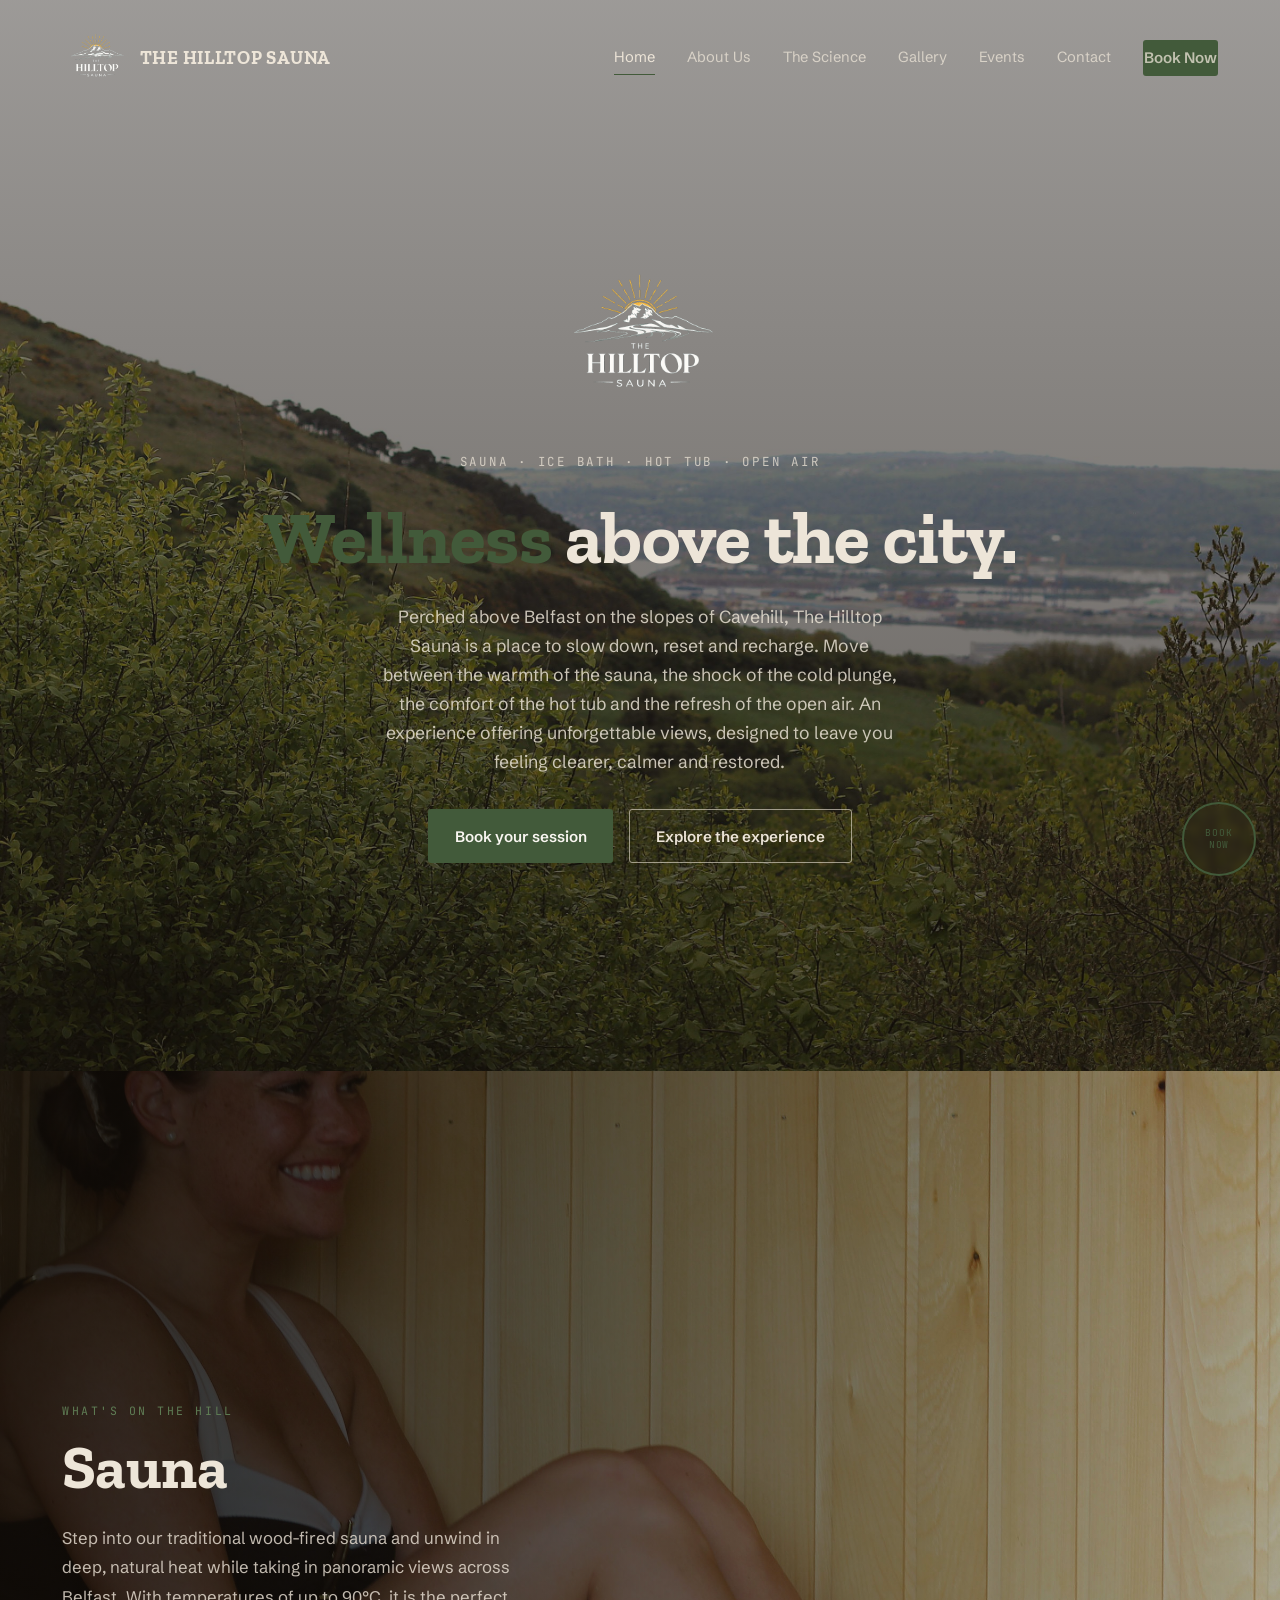
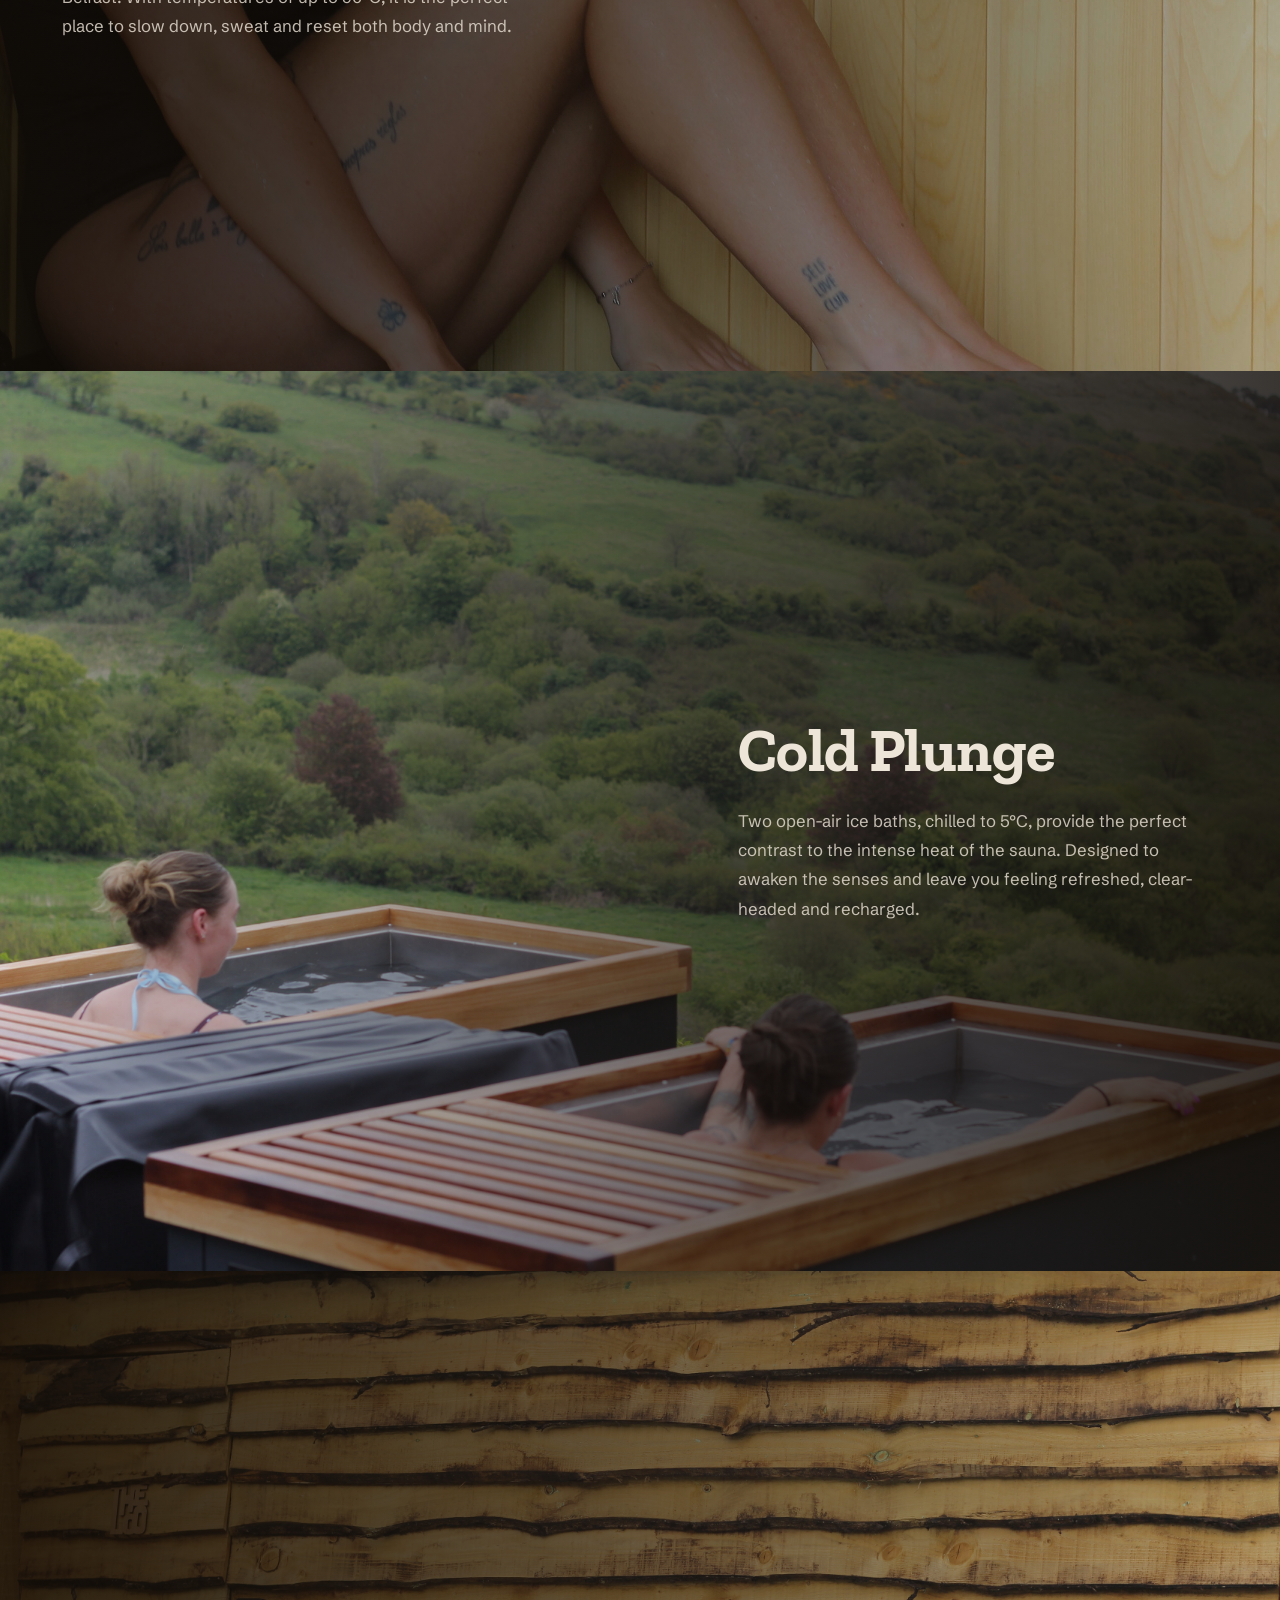
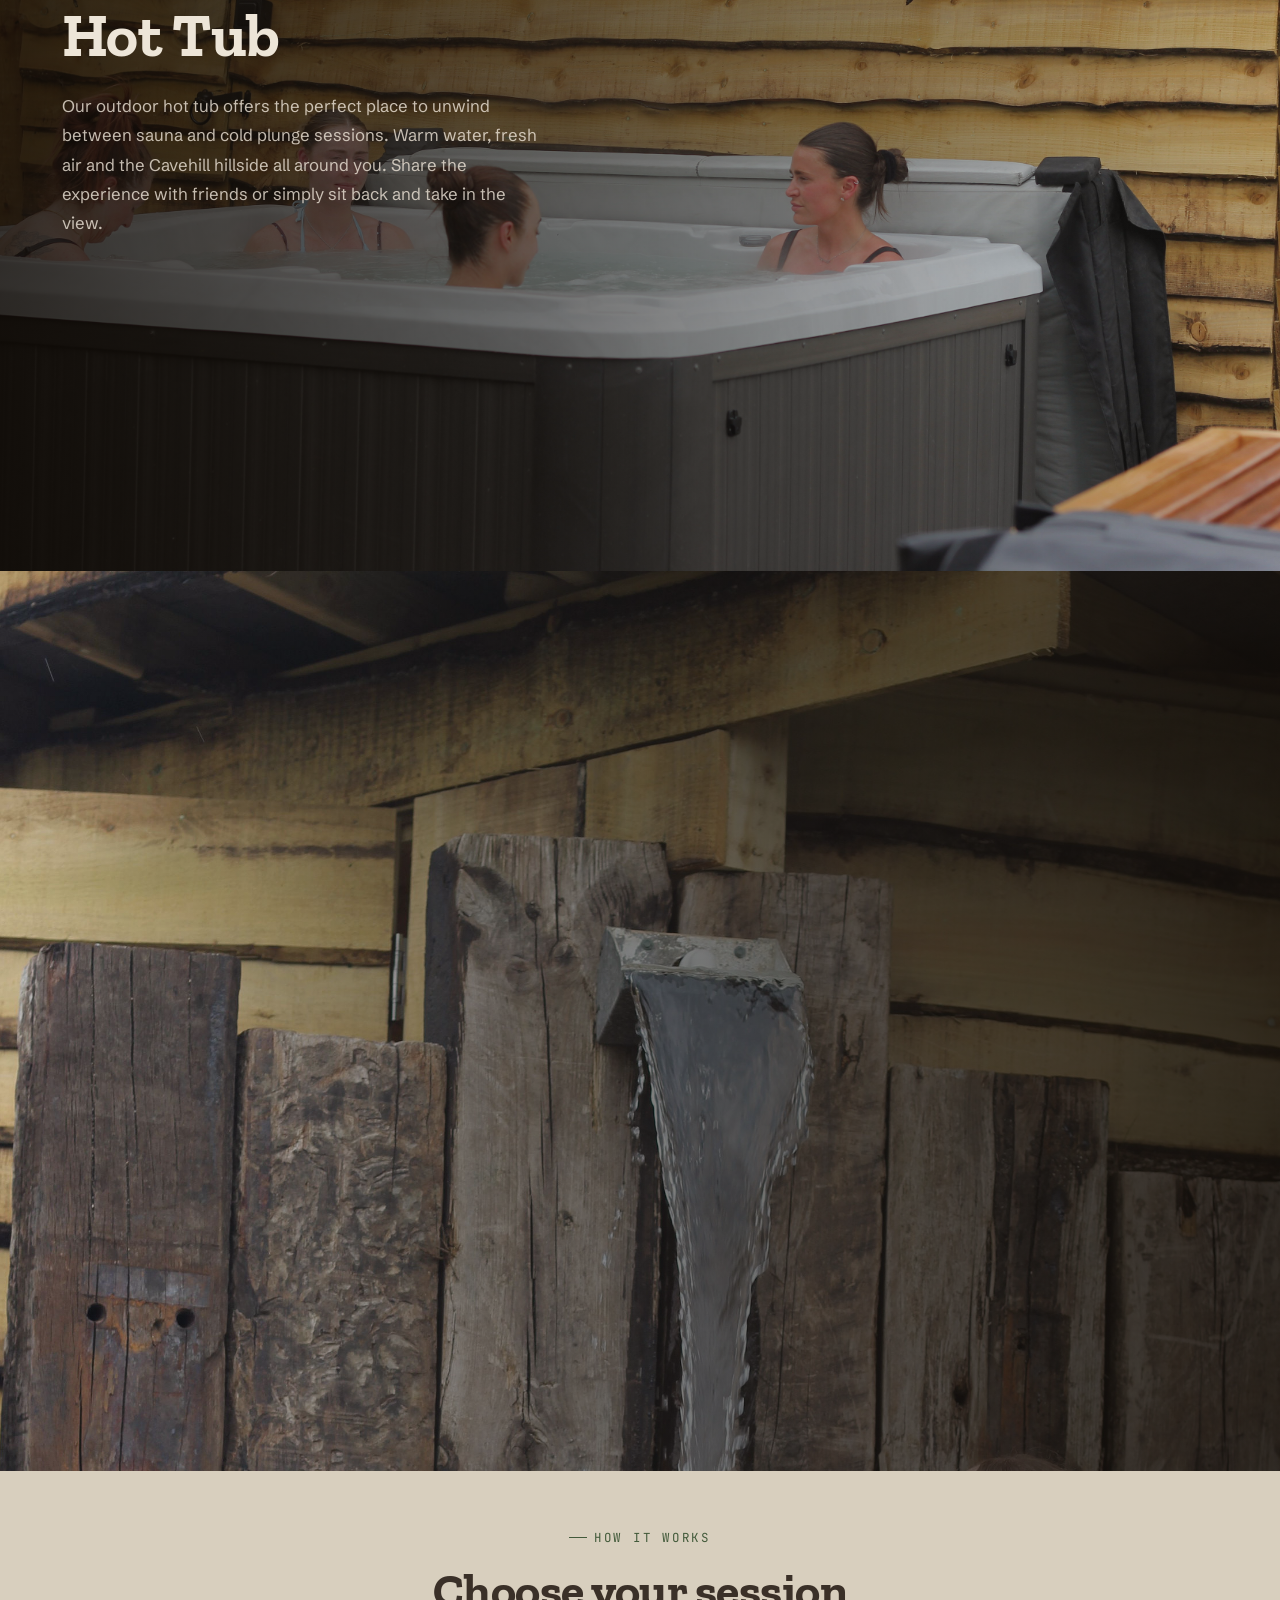
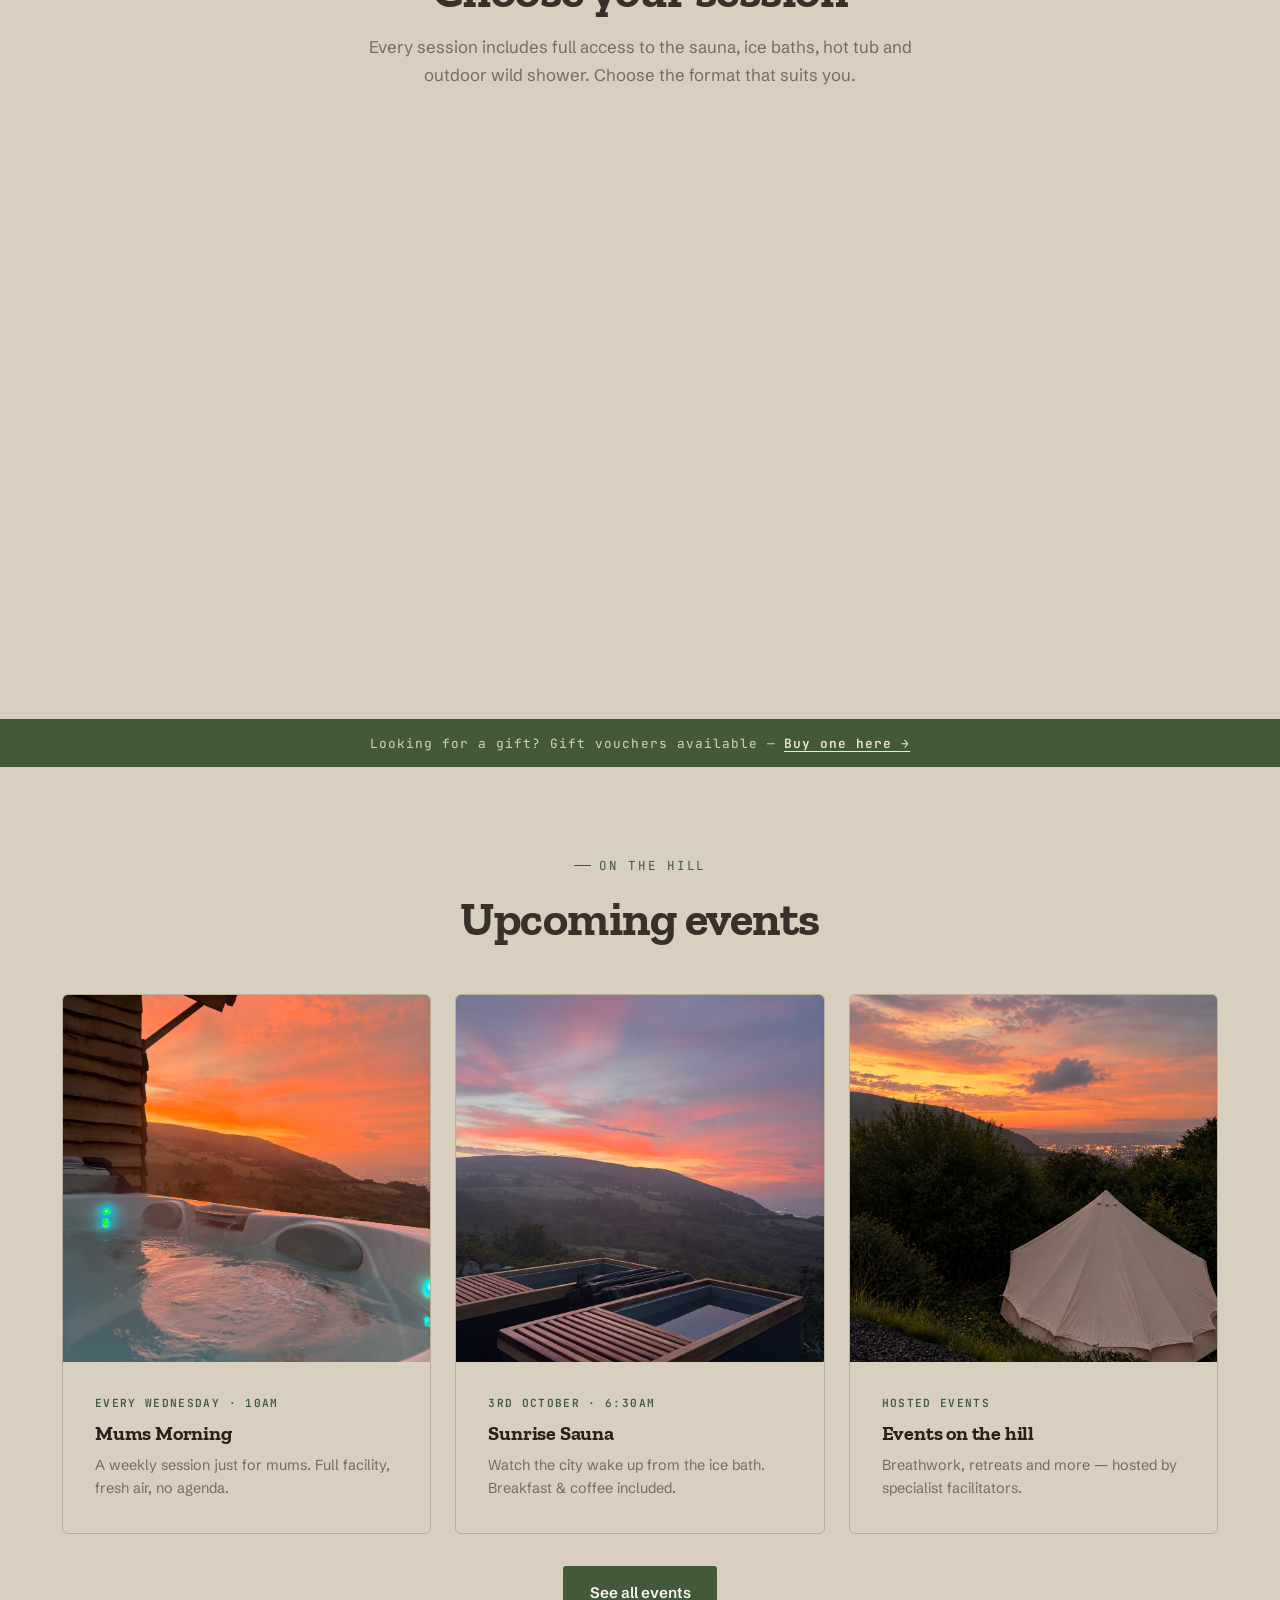
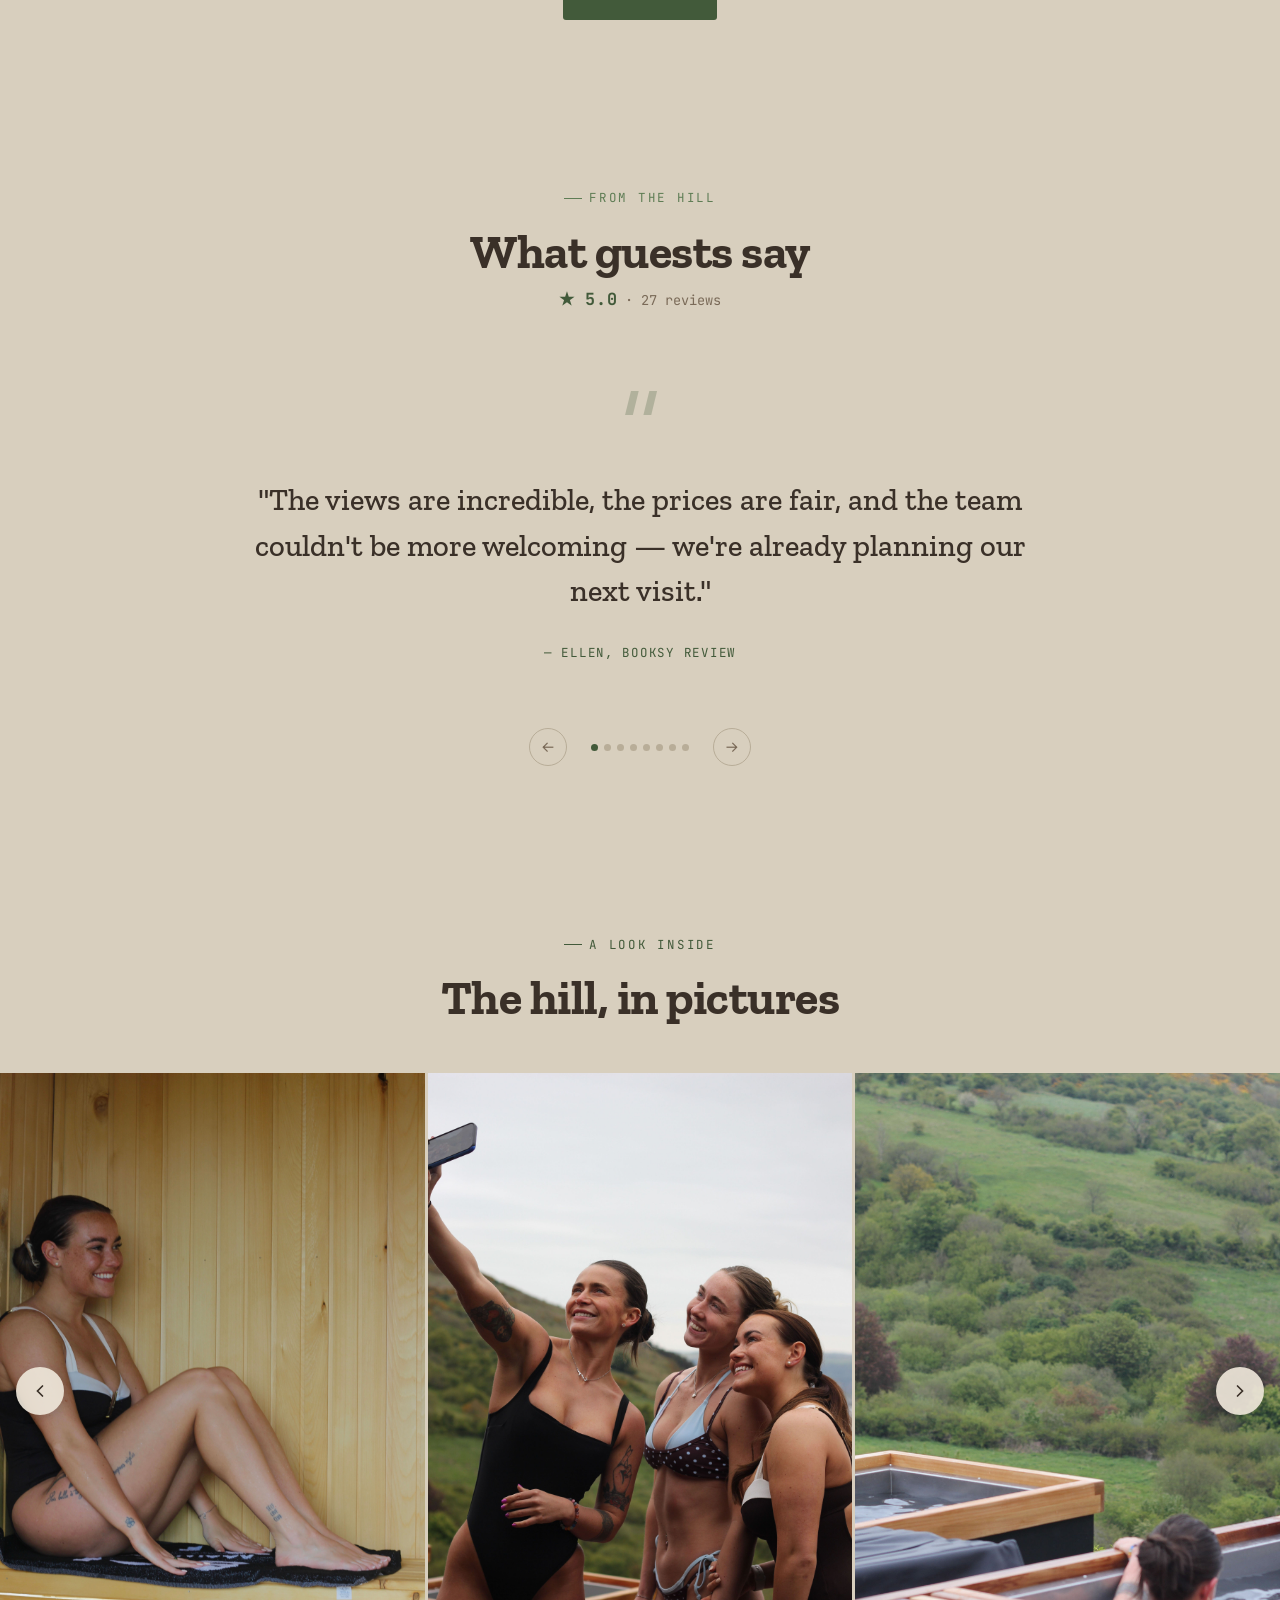
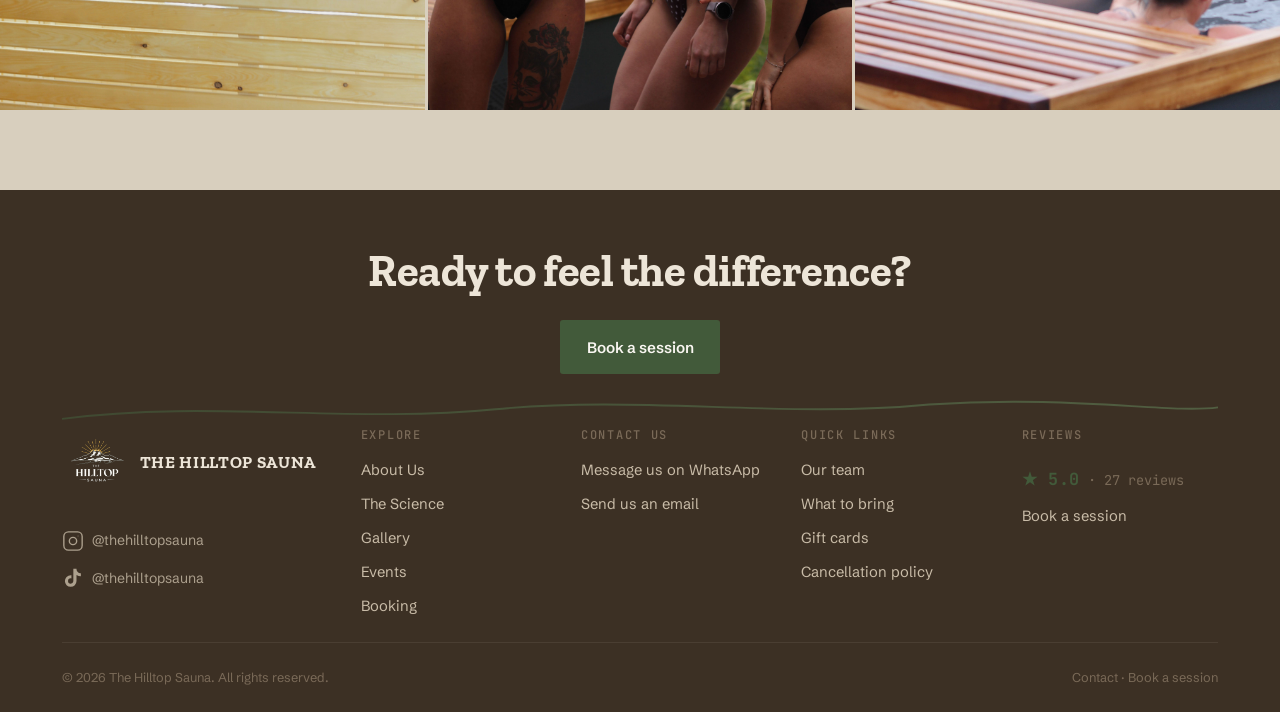
==== commit 7f4fdc45: "Add events photo and update events teaser background colour" ====
--- a/index.html
+++ b/index.html
@@ -205,7 +205,7 @@
     </div>
 
     <!-- ============ EVENTS TEASER ============ -->
-    <section class="section section--cedar events-teaser">
+    <section class="section section--char events-teaser">
       <div class="container">
         <div class="section__head section__head--center">
           <span class="eyebrow eyebrow--ember">On the hill</span>
@@ -232,7 +232,7 @@
           </a>
 
           <a href="events.html#hosted-events" class="events-teaser__card">
-            <img src="website photos/gallery11.jpeg" alt="Hosted Events">
+            <img src="website photos/events.png" alt="Hosted Events">
             <div class="events-teaser__card-body">
               <span class="events-teaser__tag">Hosted Events</span>
               <h3>Events on the hill</h3>
--- a/styles.css
+++ b/styles.css
@@ -2539,7 +2539,7 @@
 
 .events-teaser__card img {
   width: 100%;
-  aspect-ratio: 3 / 2;
+  aspect-ratio: 1 / 1;
   object-fit: cover;
   display: block;
   transition: transform 0.5s ease;
@@ -2550,10 +2550,10 @@
 }
 
 .events-teaser__card-body {
-  padding: var(--space-3);
+  padding: var(--space-4);
   display: flex;
   flex-direction: column;
-  gap: 0.5rem;
+  gap: 0.6rem;
   flex: 1;
 }
 
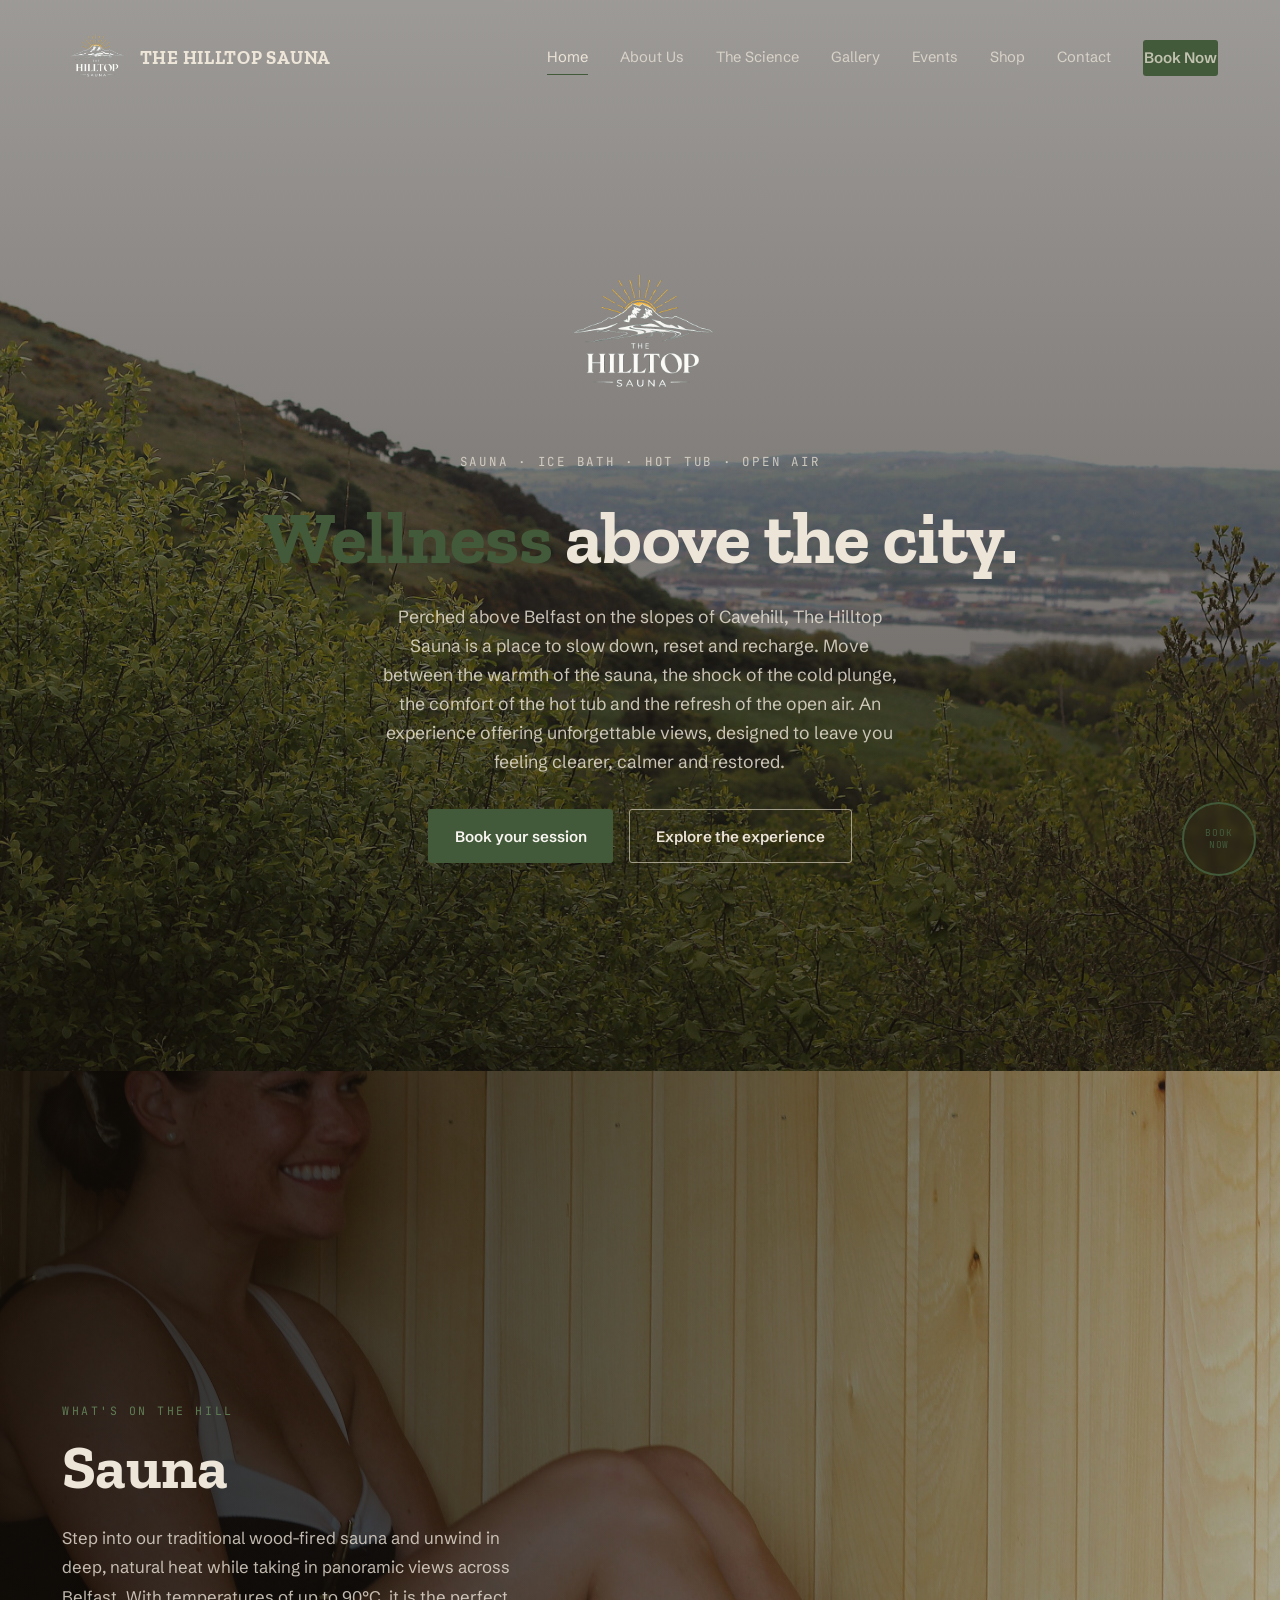
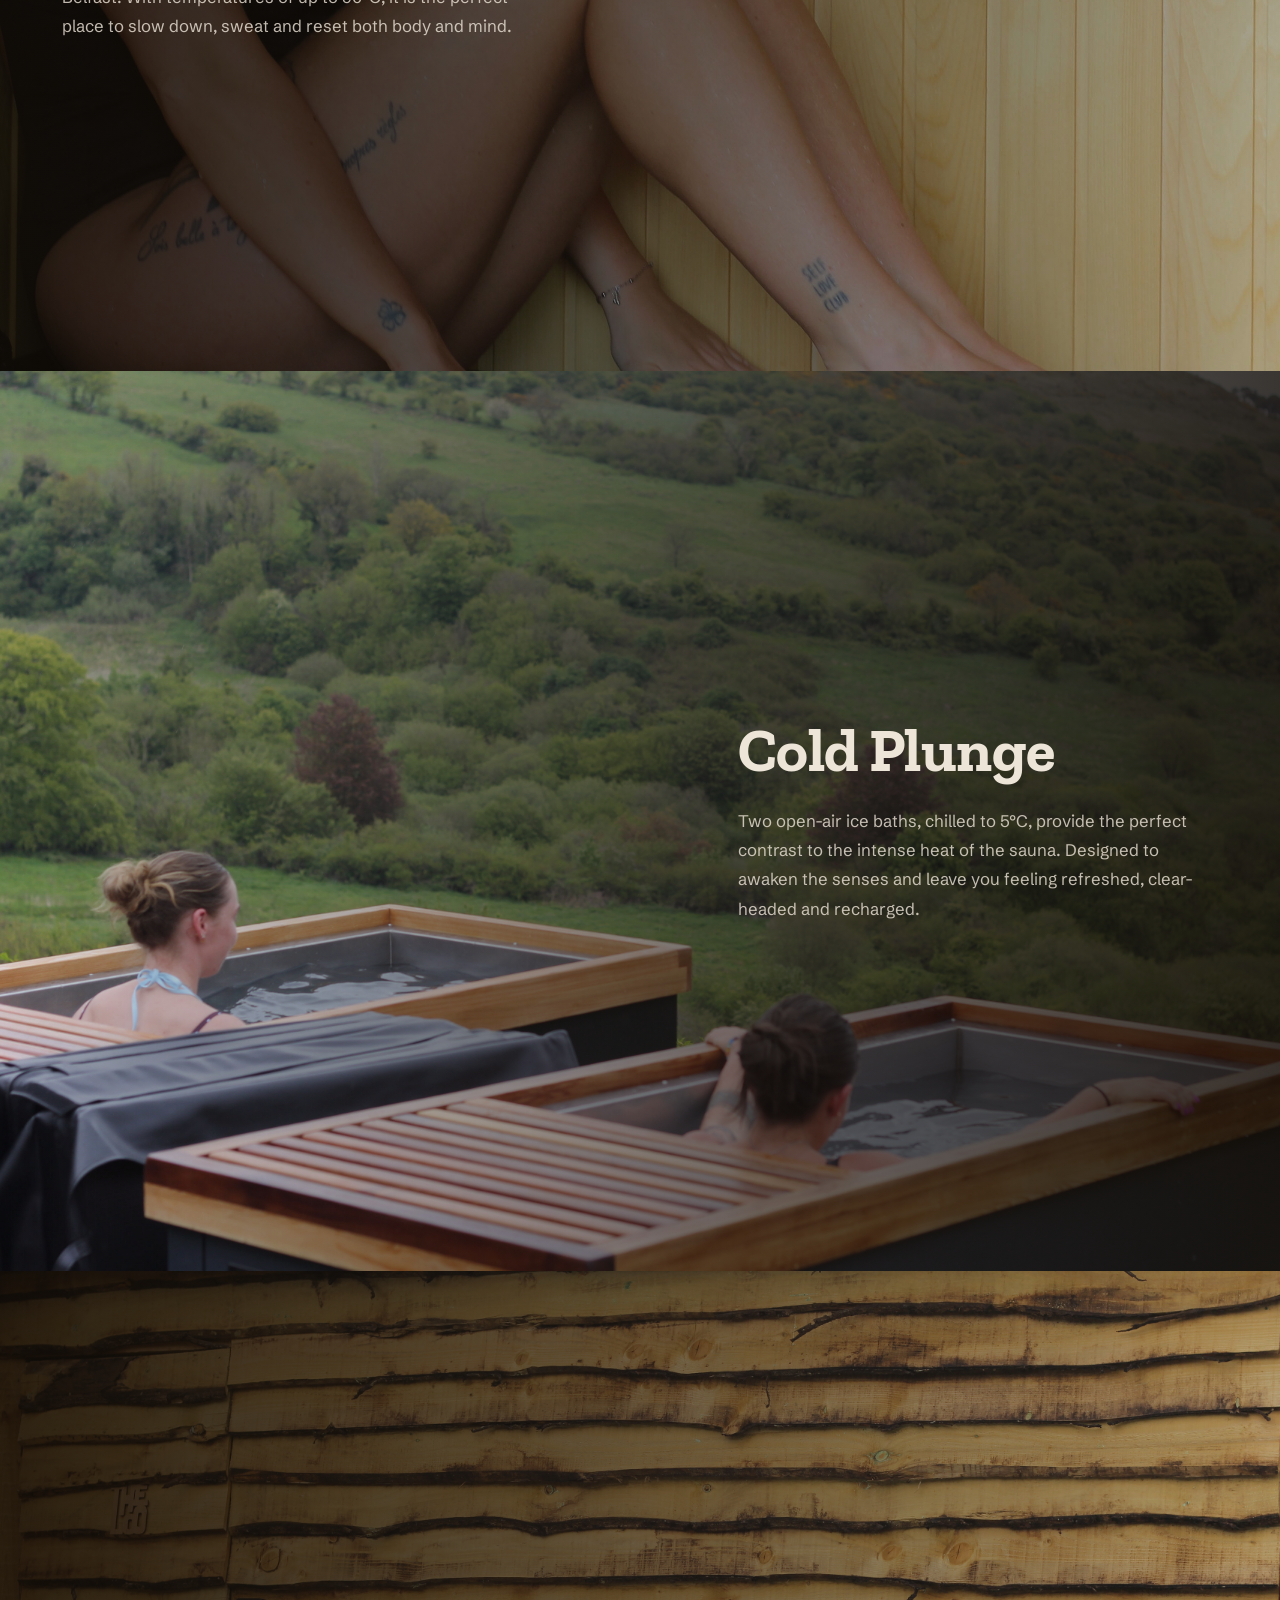
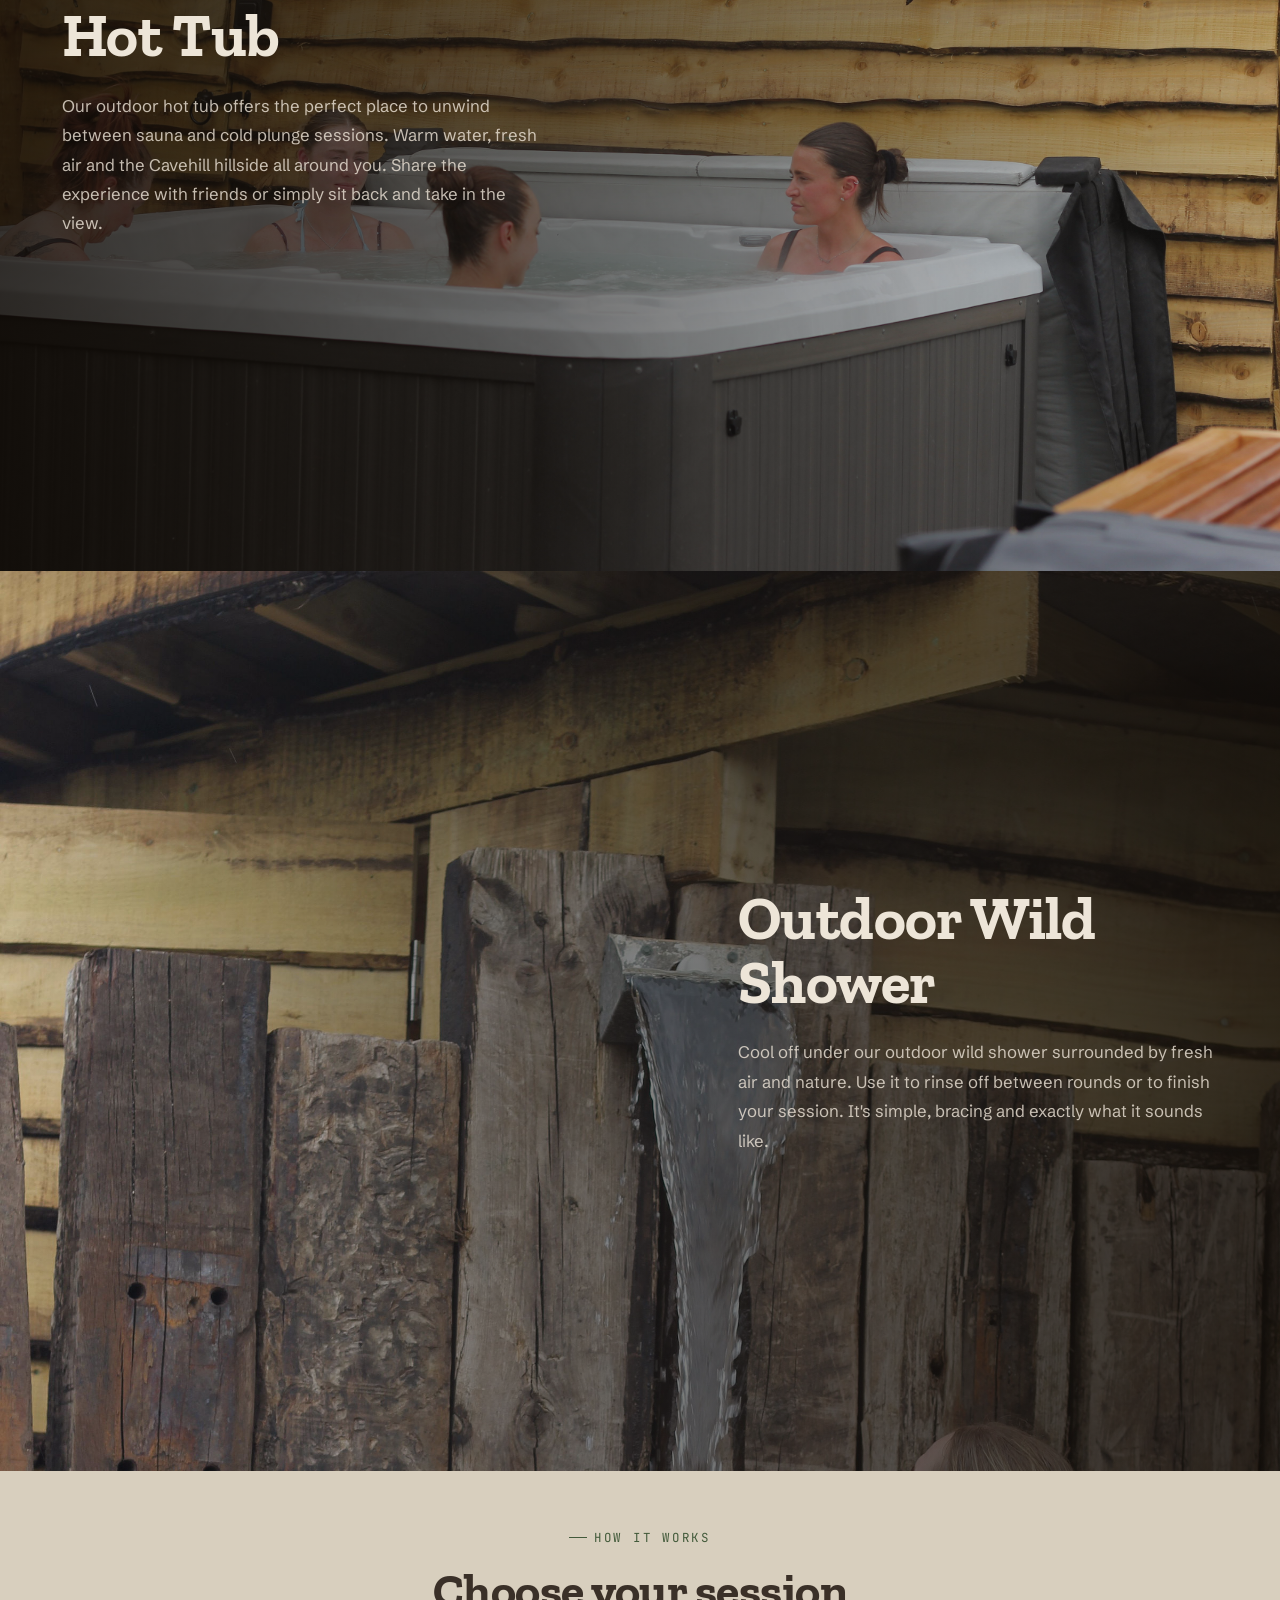
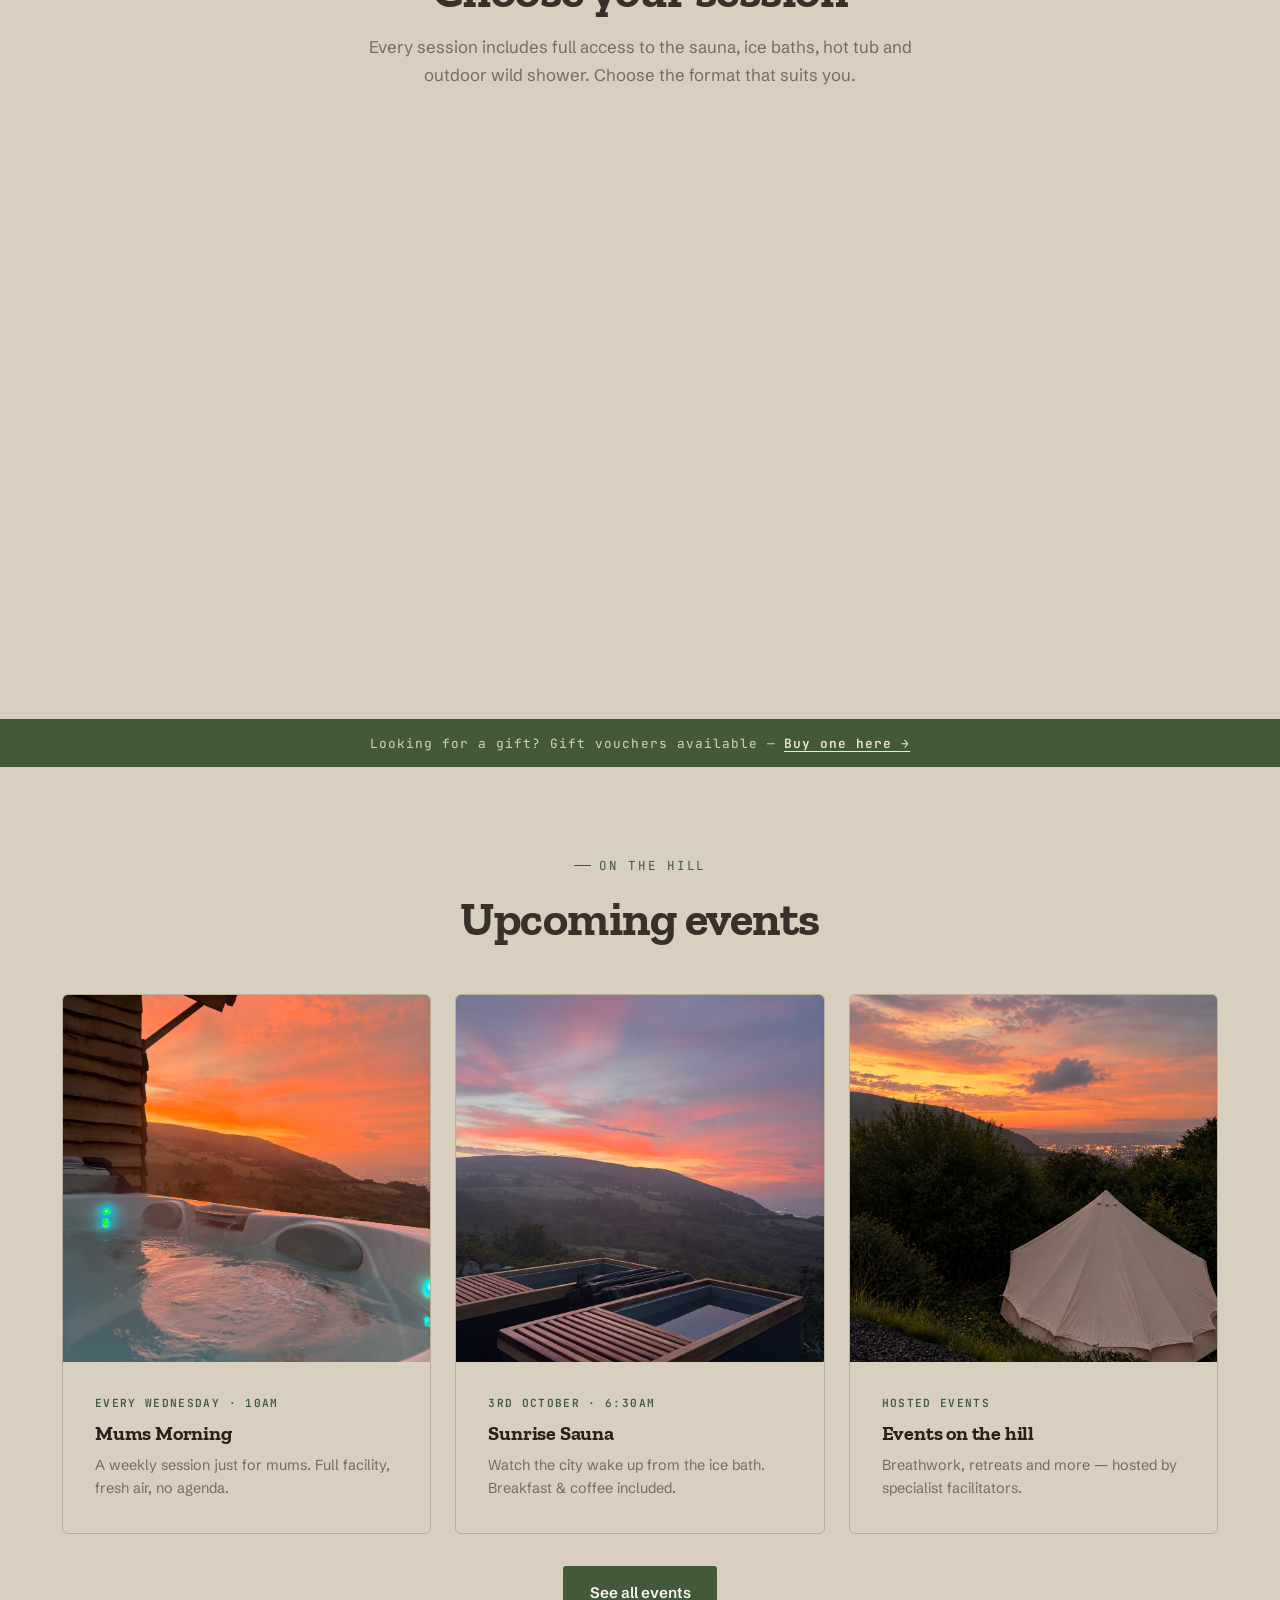
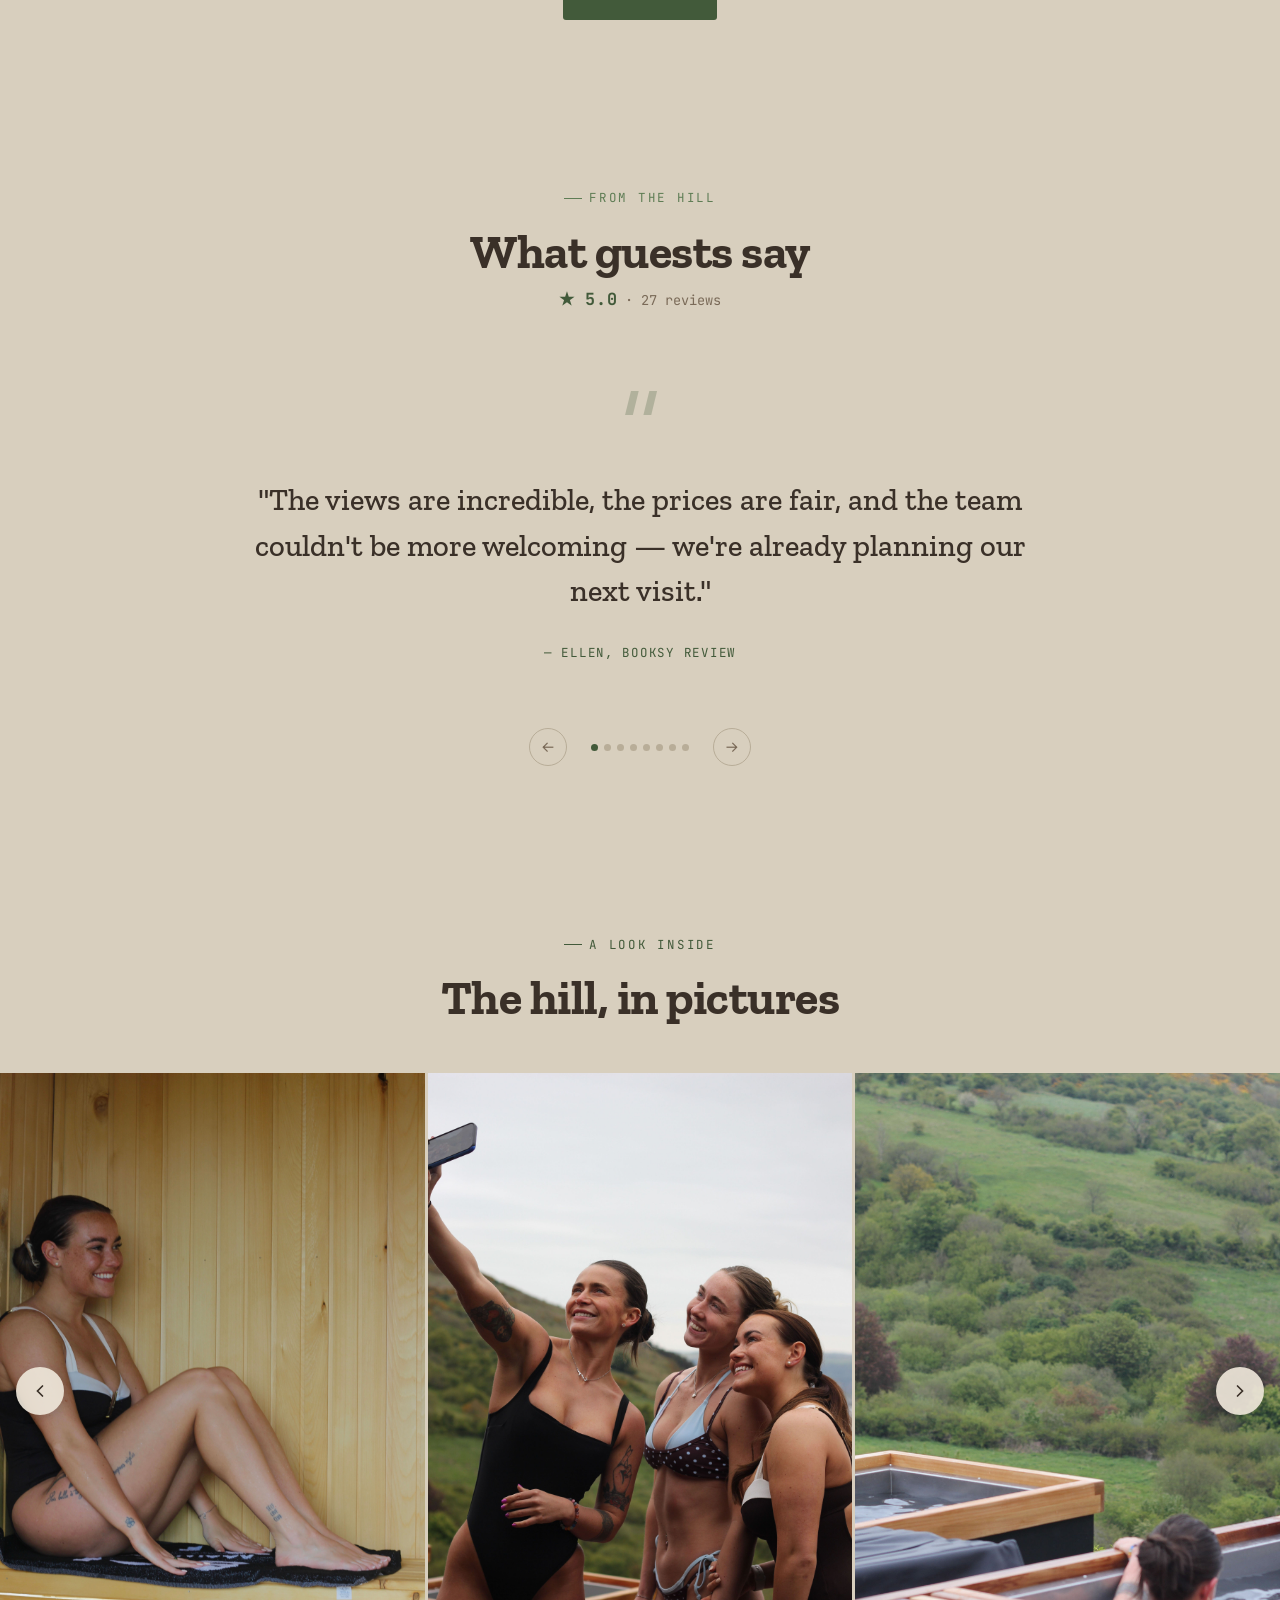
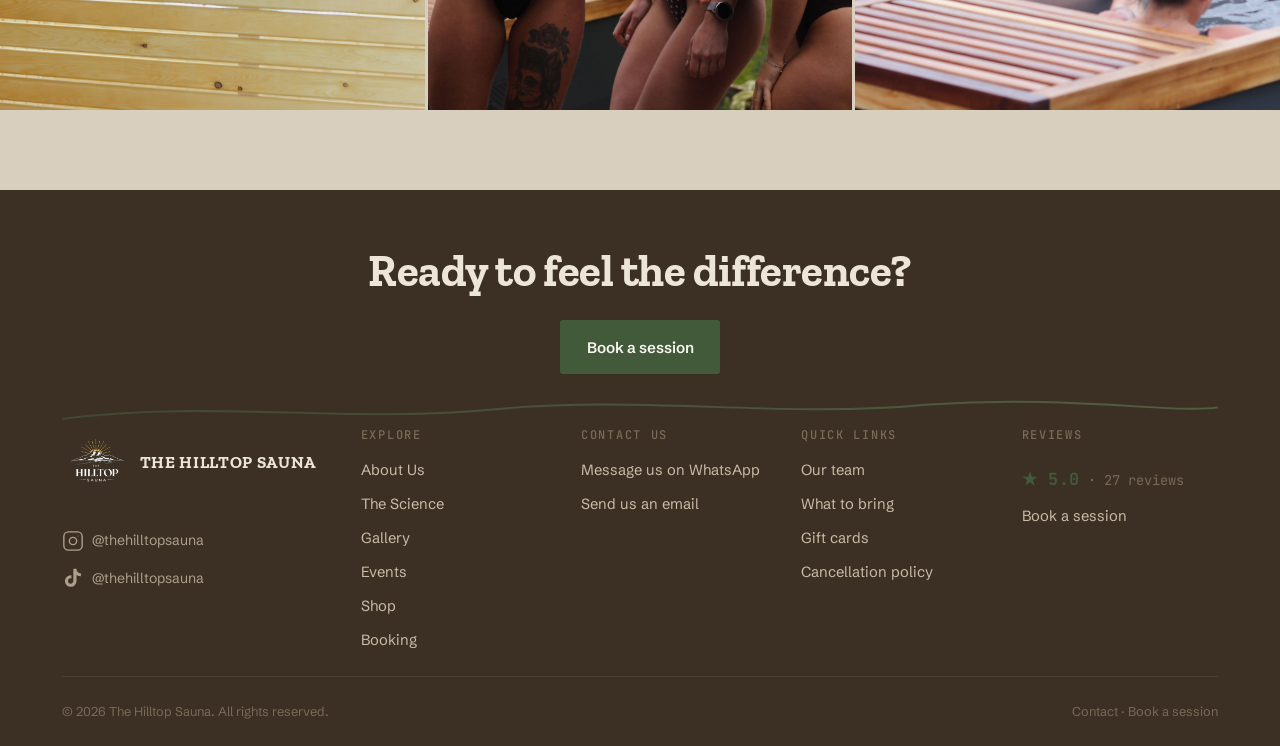
==== commit a0ce951a: "Add Shop page for Soulsource Ceremonial Cacao Adds a new shop.html with 250g/500g product cards, Pay" ====
--- a/index.html
+++ b/index.html
@@ -74,6 +74,7 @@
         <a href="services.html">The Science</a>
         <a href="gallery.html">Gallery</a>
         <a href="events.html">Events</a>
+        <a href="shop.html">Shop</a>
         <a href="contact.html">Contact</a>
         <span class="nav__cta"><a href="booking.html" class="btn btn--primary">Book Now</a></span>
       </nav>
@@ -391,6 +392,7 @@
             <a href="services.html">The Science</a>
             <a href="gallery.html">Gallery</a>
         <a href="events.html">Events</a>
+            <a href="shop.html">Shop</a>
             <a href="booking.html">Booking</a>
           </div>
         </div>
--- a/styles.css
+++ b/styles.css
@@ -2582,3 +2582,190 @@
 @media (max-width: 760px) {
   .events-teaser__grid { grid-template-columns: 1fr; }
 }
+
+/* ===================================================================
+   SHOP — product cards
+   =================================================================== */
+
+.shop-grid {
+  display: grid;
+  grid-template-columns: 1fr 1fr;
+  gap: var(--space-4);
+  max-width: 900px;
+  margin: 0 auto;
+}
+
+@media (max-width: 700px) {
+  .shop-grid { grid-template-columns: 1fr; max-width: 460px; }
+}
+
+.product-card {
+  background: var(--char-2);
+  border: 1.5px solid var(--cedar-light);
+  border-radius: var(--radius-lg);
+  overflow: hidden;
+  display: flex;
+  flex-direction: column;
+  transition: transform 0.25s ease, border-color 0.25s ease;
+}
+
+.product-card:hover {
+  transform: translateY(-4px);
+  border-color: var(--ember);
+}
+
+.product-card--featured { border-color: var(--ember); }
+
+.product-card__photo {
+  aspect-ratio: 4 / 3;
+  width: 100%;
+  object-fit: cover;
+  display: block;
+  background: linear-gradient(160deg, var(--cedar) 0%, var(--moss) 100%);
+}
+
+.product-card__photo-fallback {
+  aspect-ratio: 4 / 3;
+  width: 100%;
+  display: flex;
+  flex-direction: column;
+  align-items: center;
+  justify-content: center;
+  gap: 0.5rem;
+  background: linear-gradient(160deg, var(--cedar) 0%, var(--moss) 100%);
+  color: var(--birch);
+  text-align: center;
+  padding: var(--space-3);
+}
+
+.product-card__photo-fallback svg {
+  width: 48px;
+  height: 48px;
+  color: var(--ember);
+}
+
+.product-card__photo-fallback span {
+  font-family: var(--font-mono);
+  font-size: 0.75rem;
+  letter-spacing: 0.1em;
+  text-transform: uppercase;
+  color: var(--birch-dim);
+}
+
+.product-card__body {
+  padding: var(--space-4);
+  display: flex;
+  flex-direction: column;
+  gap: 0.7rem;
+  flex: 1;
+}
+
+.product-card__size {
+  font-family: var(--font-mono);
+  font-size: 0.72rem;
+  font-weight: 700;
+  letter-spacing: 0.18em;
+  text-transform: uppercase;
+  color: var(--ember);
+}
+
+.product-card__body h3 { margin: 0; }
+
+.product-card__body p {
+  font-size: 0.92rem;
+  color: var(--birch-dim);
+  line-height: 1.65;
+  margin: 0;
+  flex-grow: 1;
+}
+
+.product-card__price {
+  font-family: var(--font-mono);
+  font-size: 1.7rem;
+  color: var(--birch);
+}
+
+.product-card__price span {
+  font-size: 0.85rem;
+  color: var(--birch-dim);
+  font-family: var(--font-body);
+}
+
+.product-card .btn { margin-top: 0.3rem; }
+
+/* Cacao ritual steps */
+.ritual-steps {
+  display: flex;
+  flex-direction: column;
+  gap: var(--space-3);
+  max-width: 720px;
+  margin: 0 auto;
+}
+
+.ritual-step {
+  display: flex;
+  gap: var(--space-3);
+  align-items: flex-start;
+}
+
+.ritual-step__num {
+  flex-shrink: 0;
+  width: 2.2rem;
+  height: 2.2rem;
+  border-radius: 50%;
+  background: var(--ember);
+  color: #fff;
+  display: flex;
+  align-items: center;
+  justify-content: center;
+  font-family: var(--font-mono);
+  font-weight: 700;
+  font-size: 0.95rem;
+}
+
+.ritual-step__body strong {
+  display: block;
+  font-size: 1rem;
+  color: var(--birch);
+  margin-bottom: 0.2rem;
+}
+
+.ritual-step__body p {
+  margin: 0;
+  font-size: 0.92rem;
+  color: var(--birch-dim);
+  line-height: 1.6;
+}
+
+/* Nutrition table */
+.nutrition-table {
+  width: 100%;
+  max-width: 480px;
+  margin: 0 auto;
+  border-collapse: collapse;
+  font-size: 0.9rem;
+}
+
+.nutrition-table th, .nutrition-table td {
+  padding: 0.55rem 0.4rem;
+  border-bottom: 1px solid var(--cedar-light);
+  text-align: left;
+}
+
+.nutrition-table th {
+  font-family: var(--font-mono);
+  font-size: 0.72rem;
+  letter-spacing: 0.08em;
+  text-transform: uppercase;
+  color: var(--ember);
+}
+
+.nutrition-table td:last-child, .nutrition-table th:last-child { text-align: right; }
+
+.shop-note {
+  max-width: 720px;
+  margin: var(--space-4) auto 0;
+  text-align: center;
+  font-size: 0.9rem;
+  color: var(--birch-dim);
+}
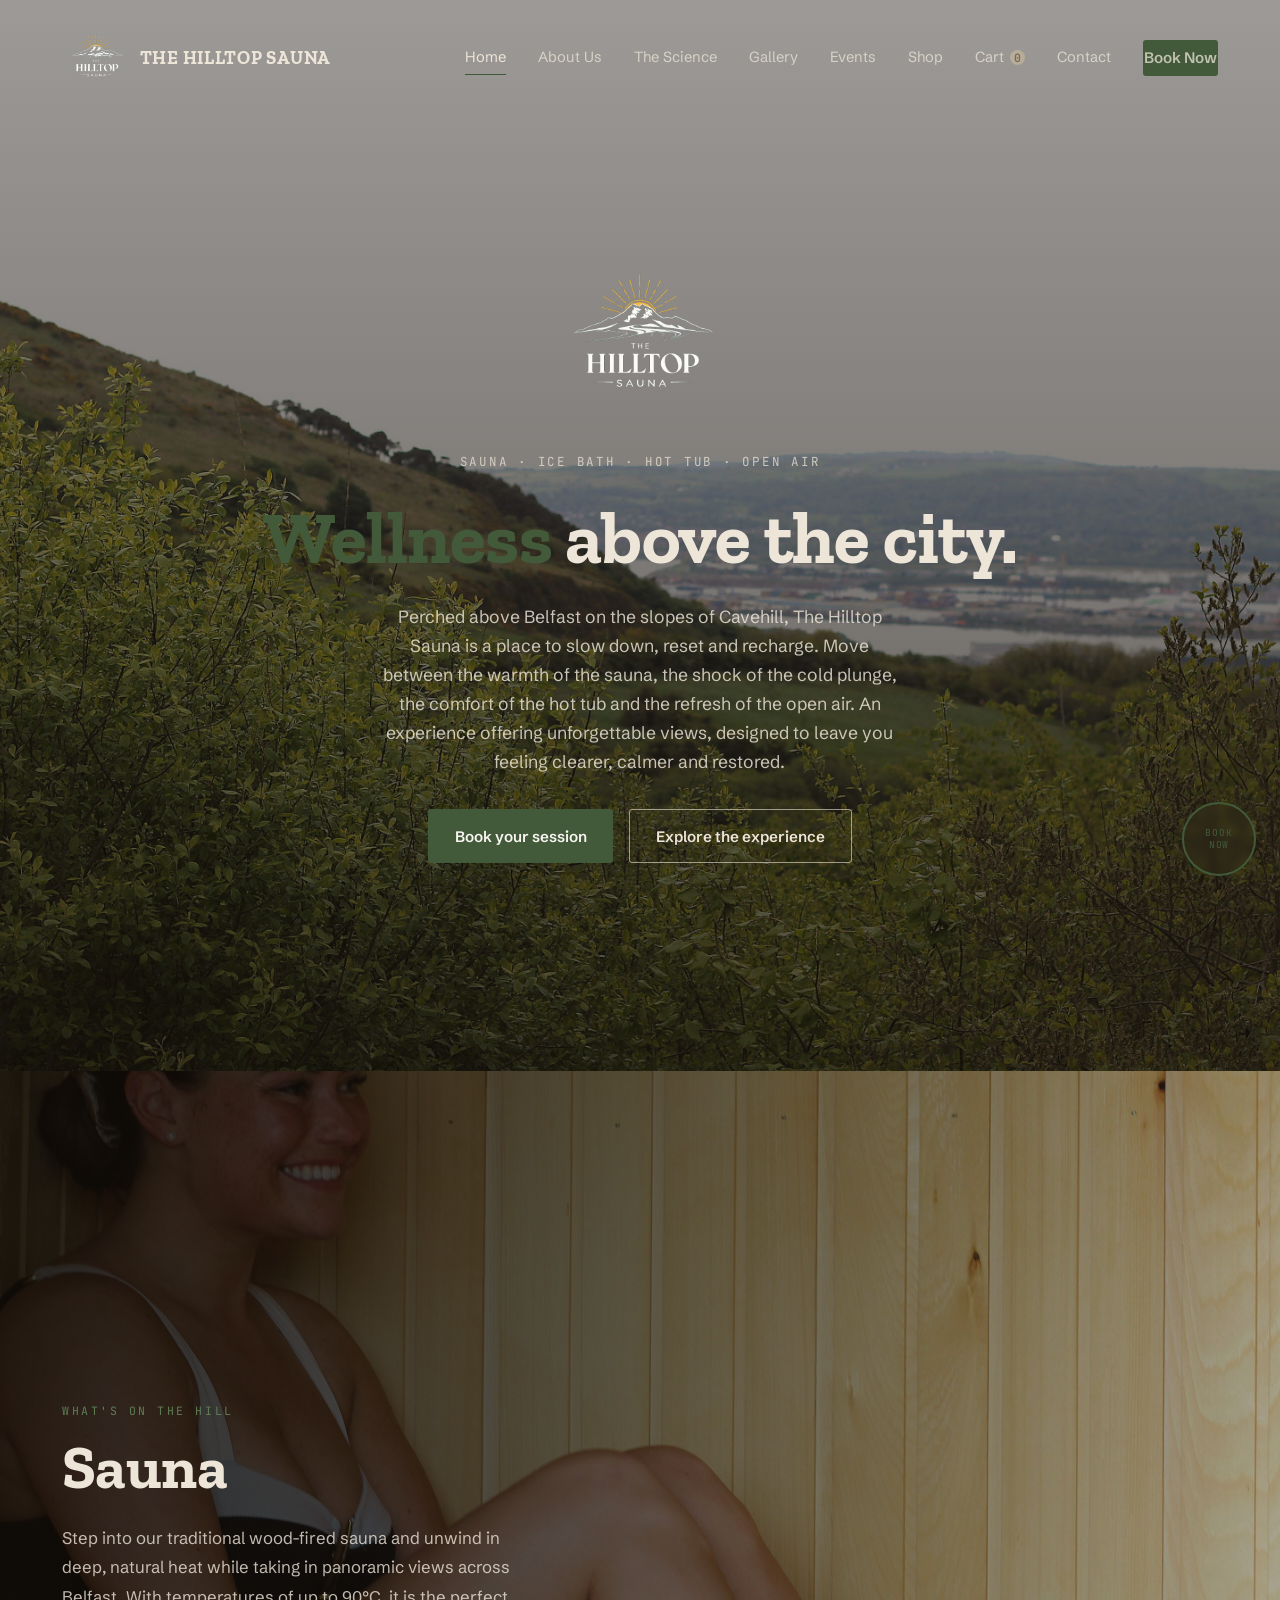
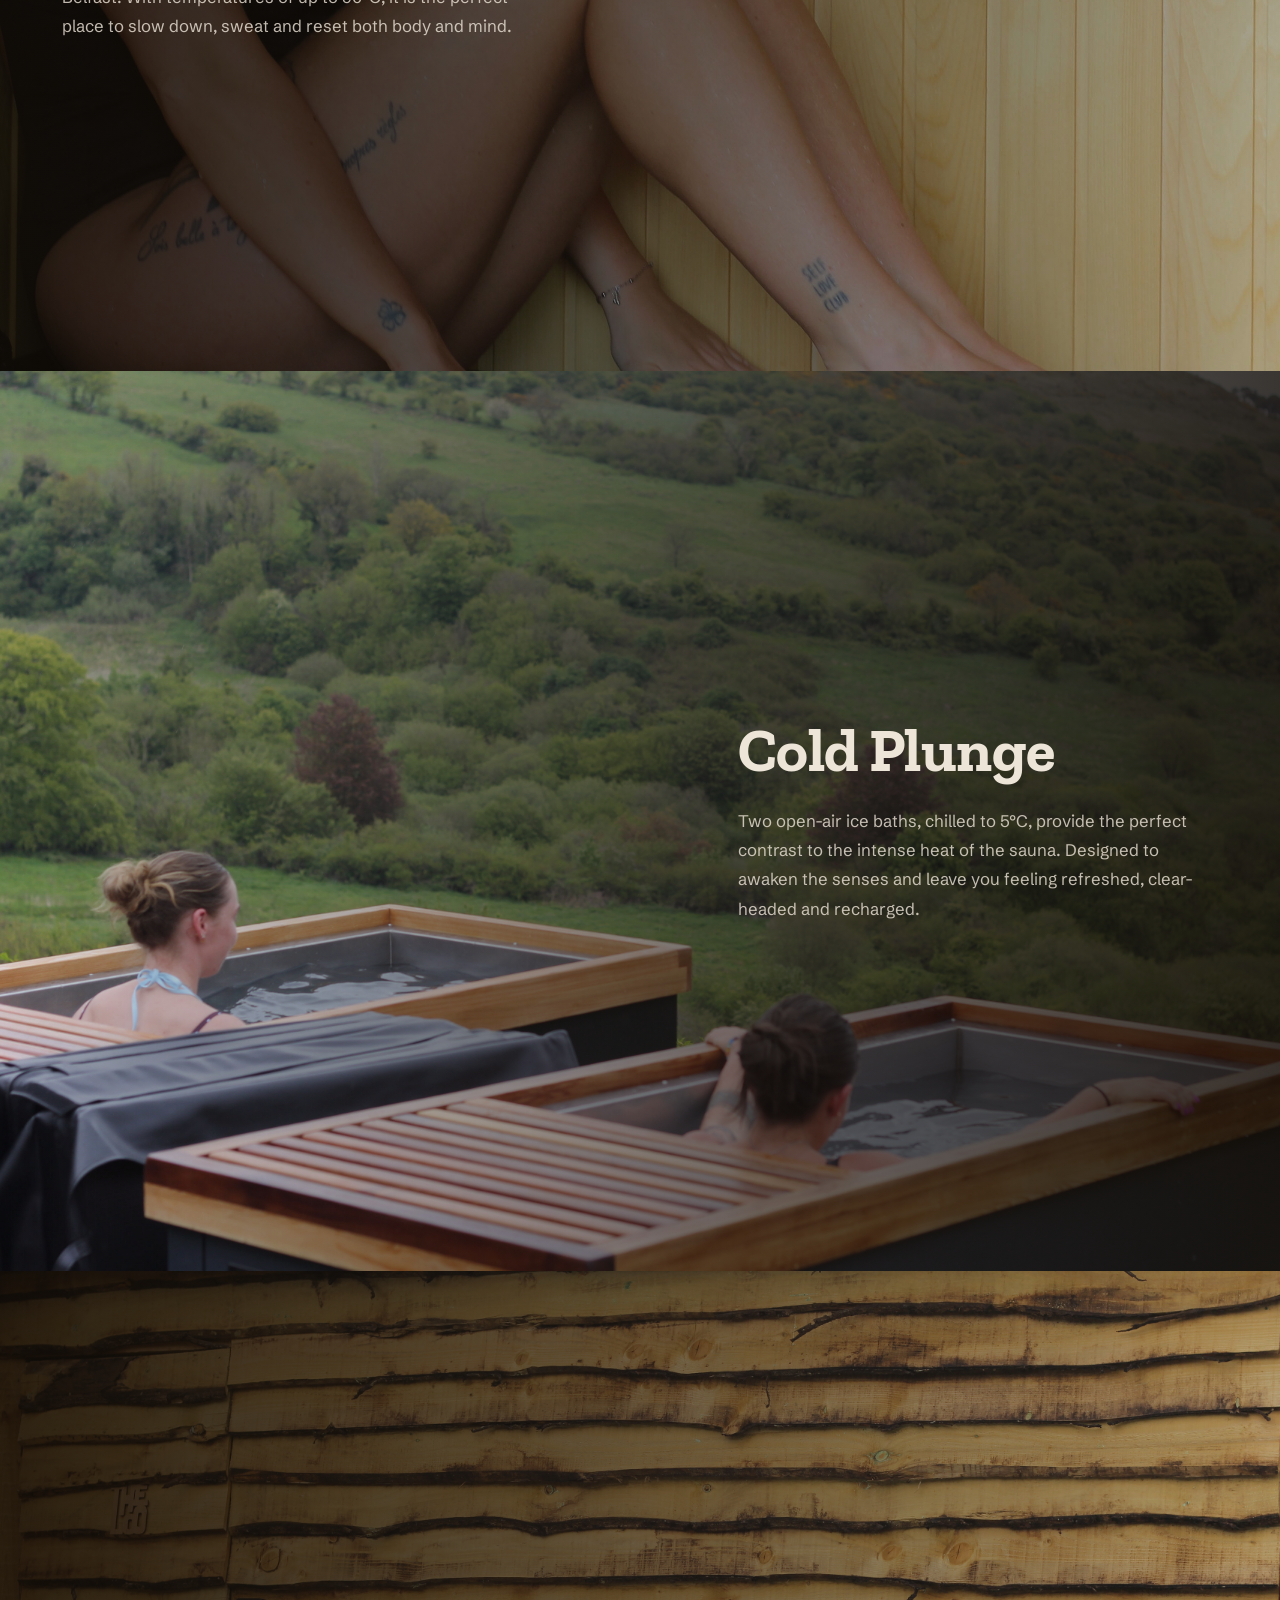
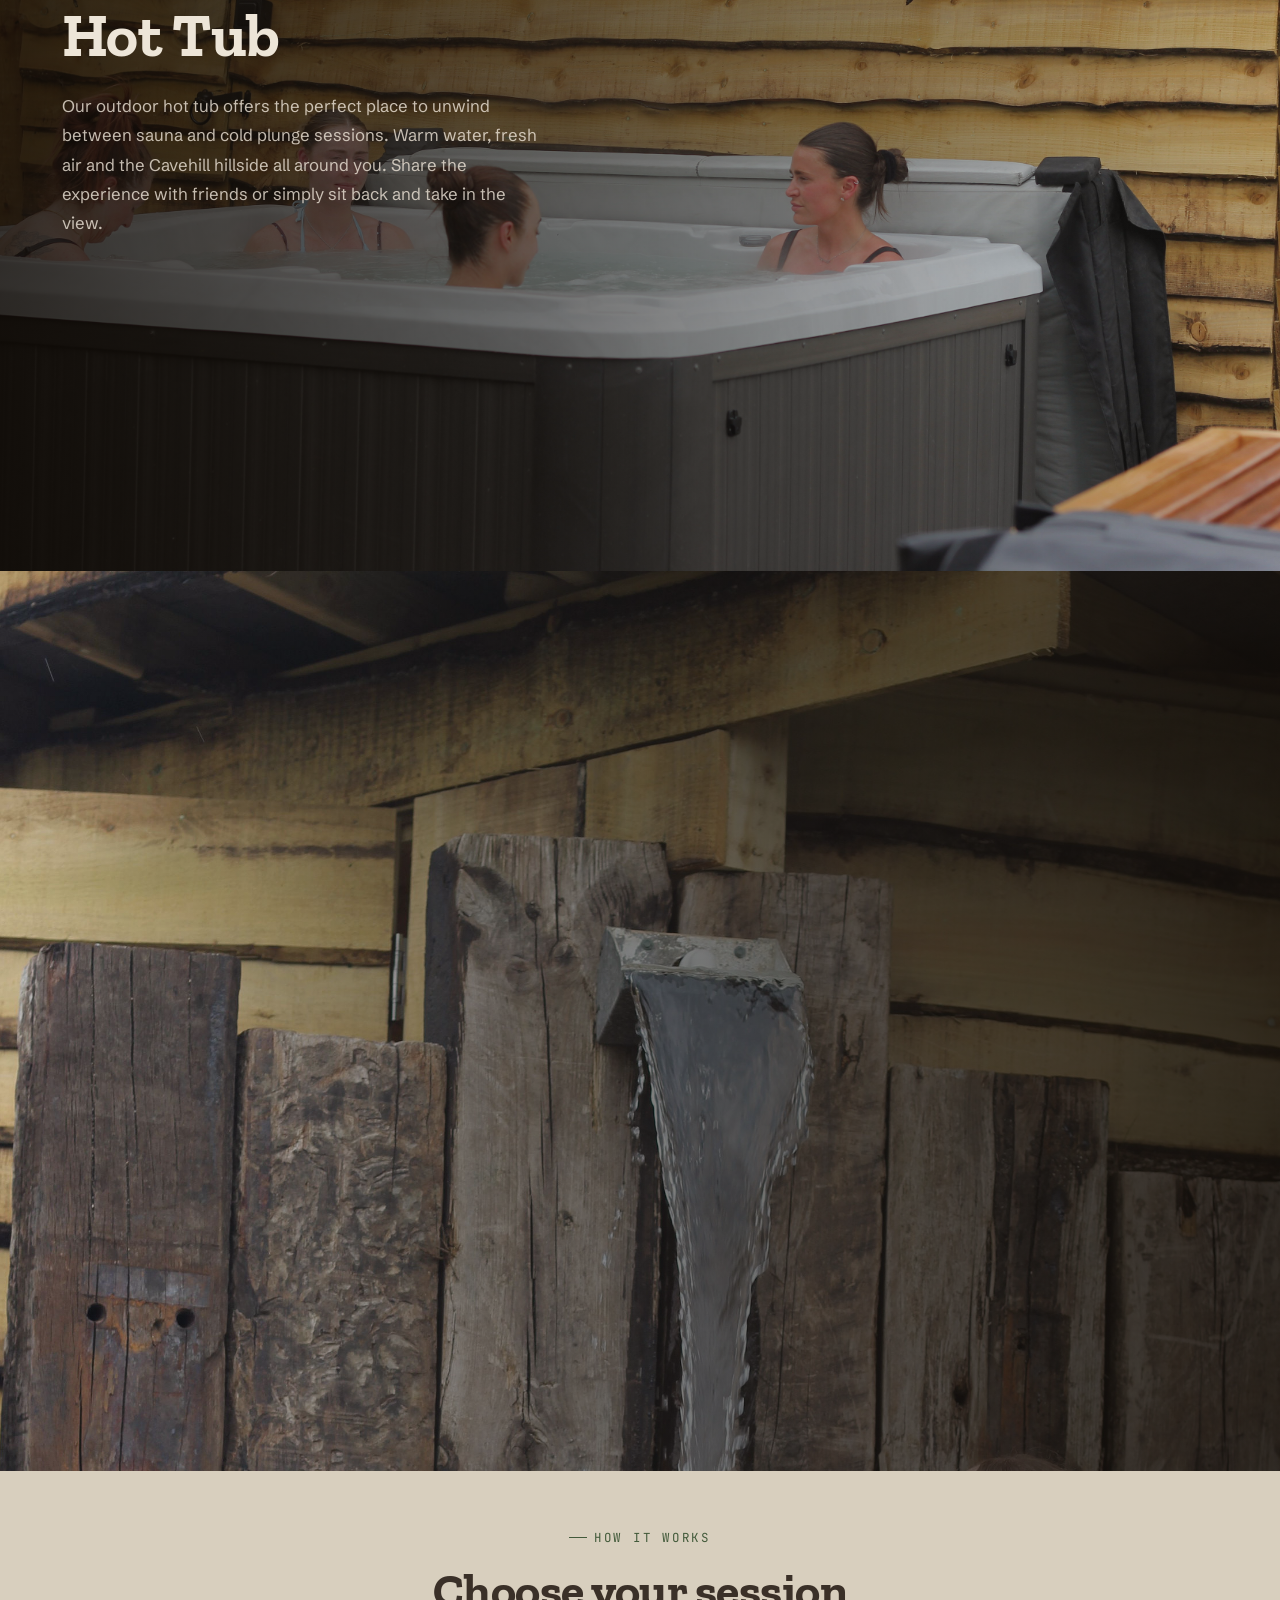
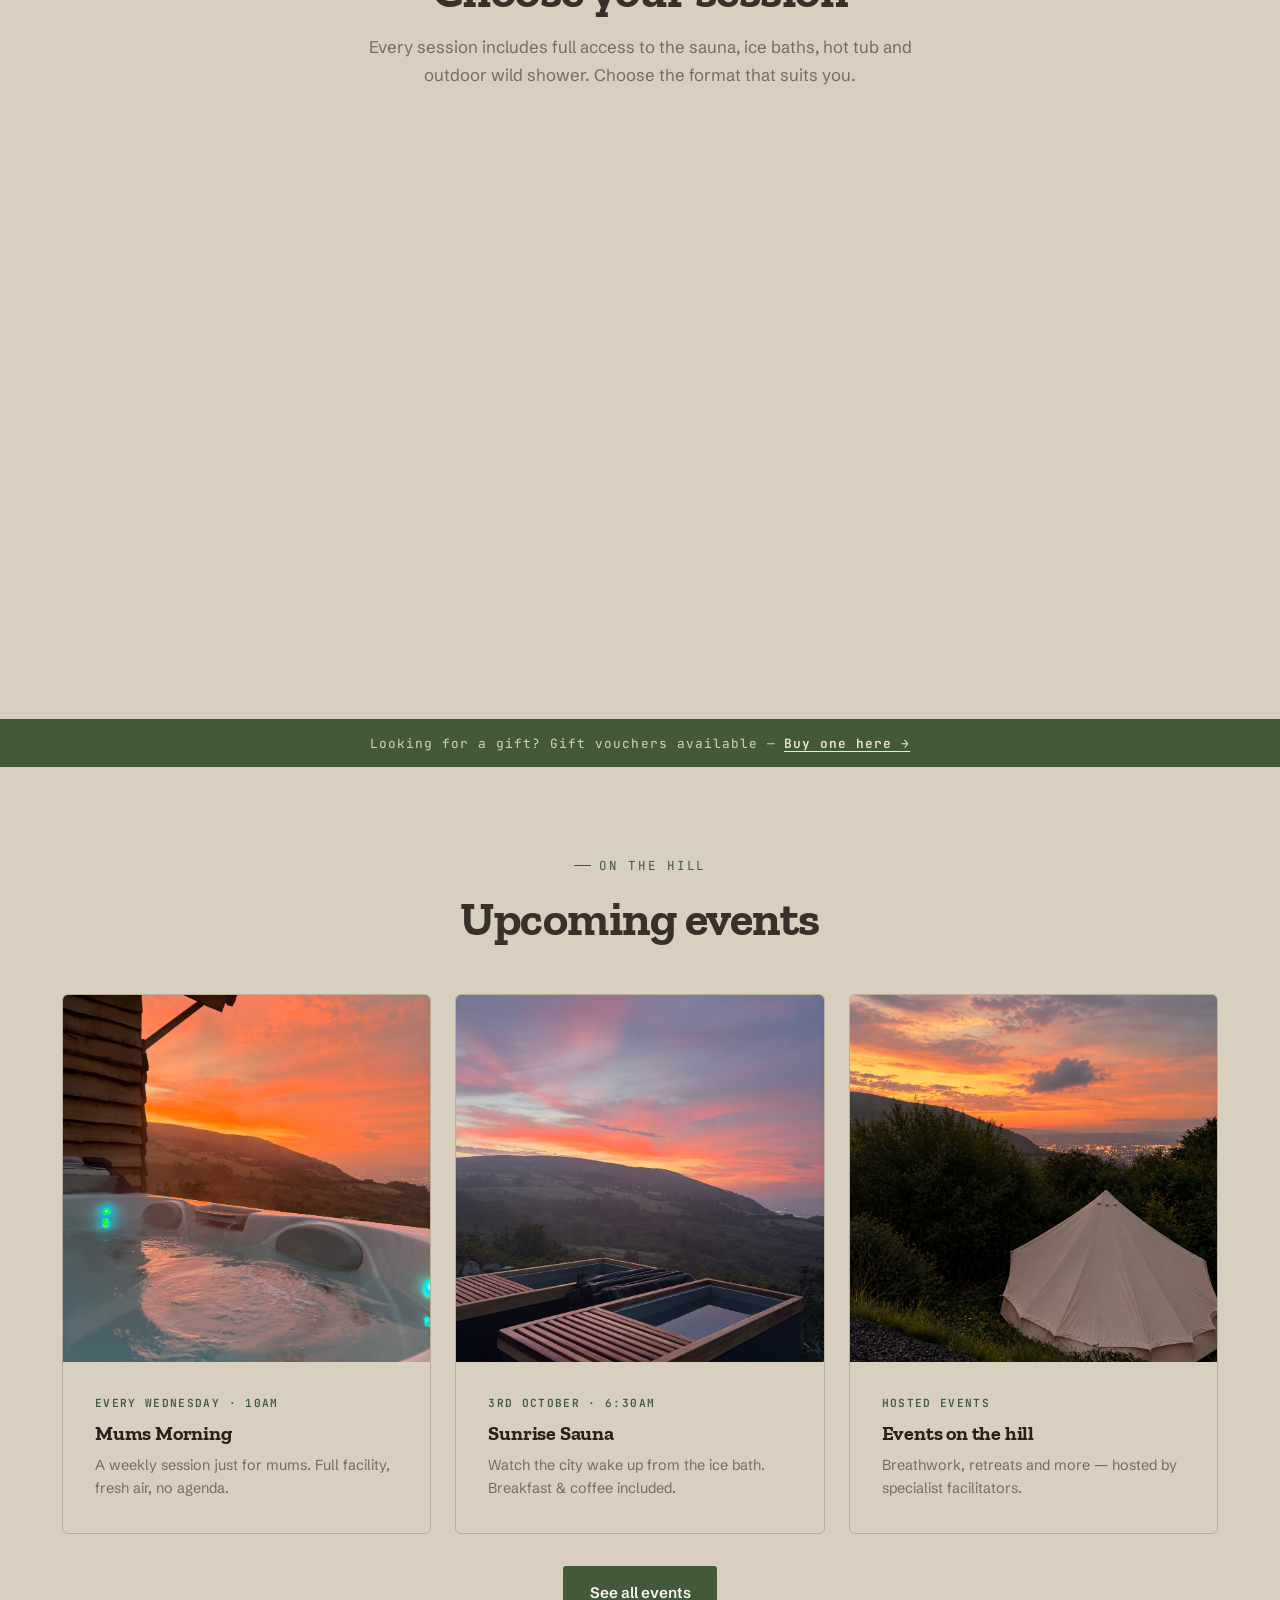
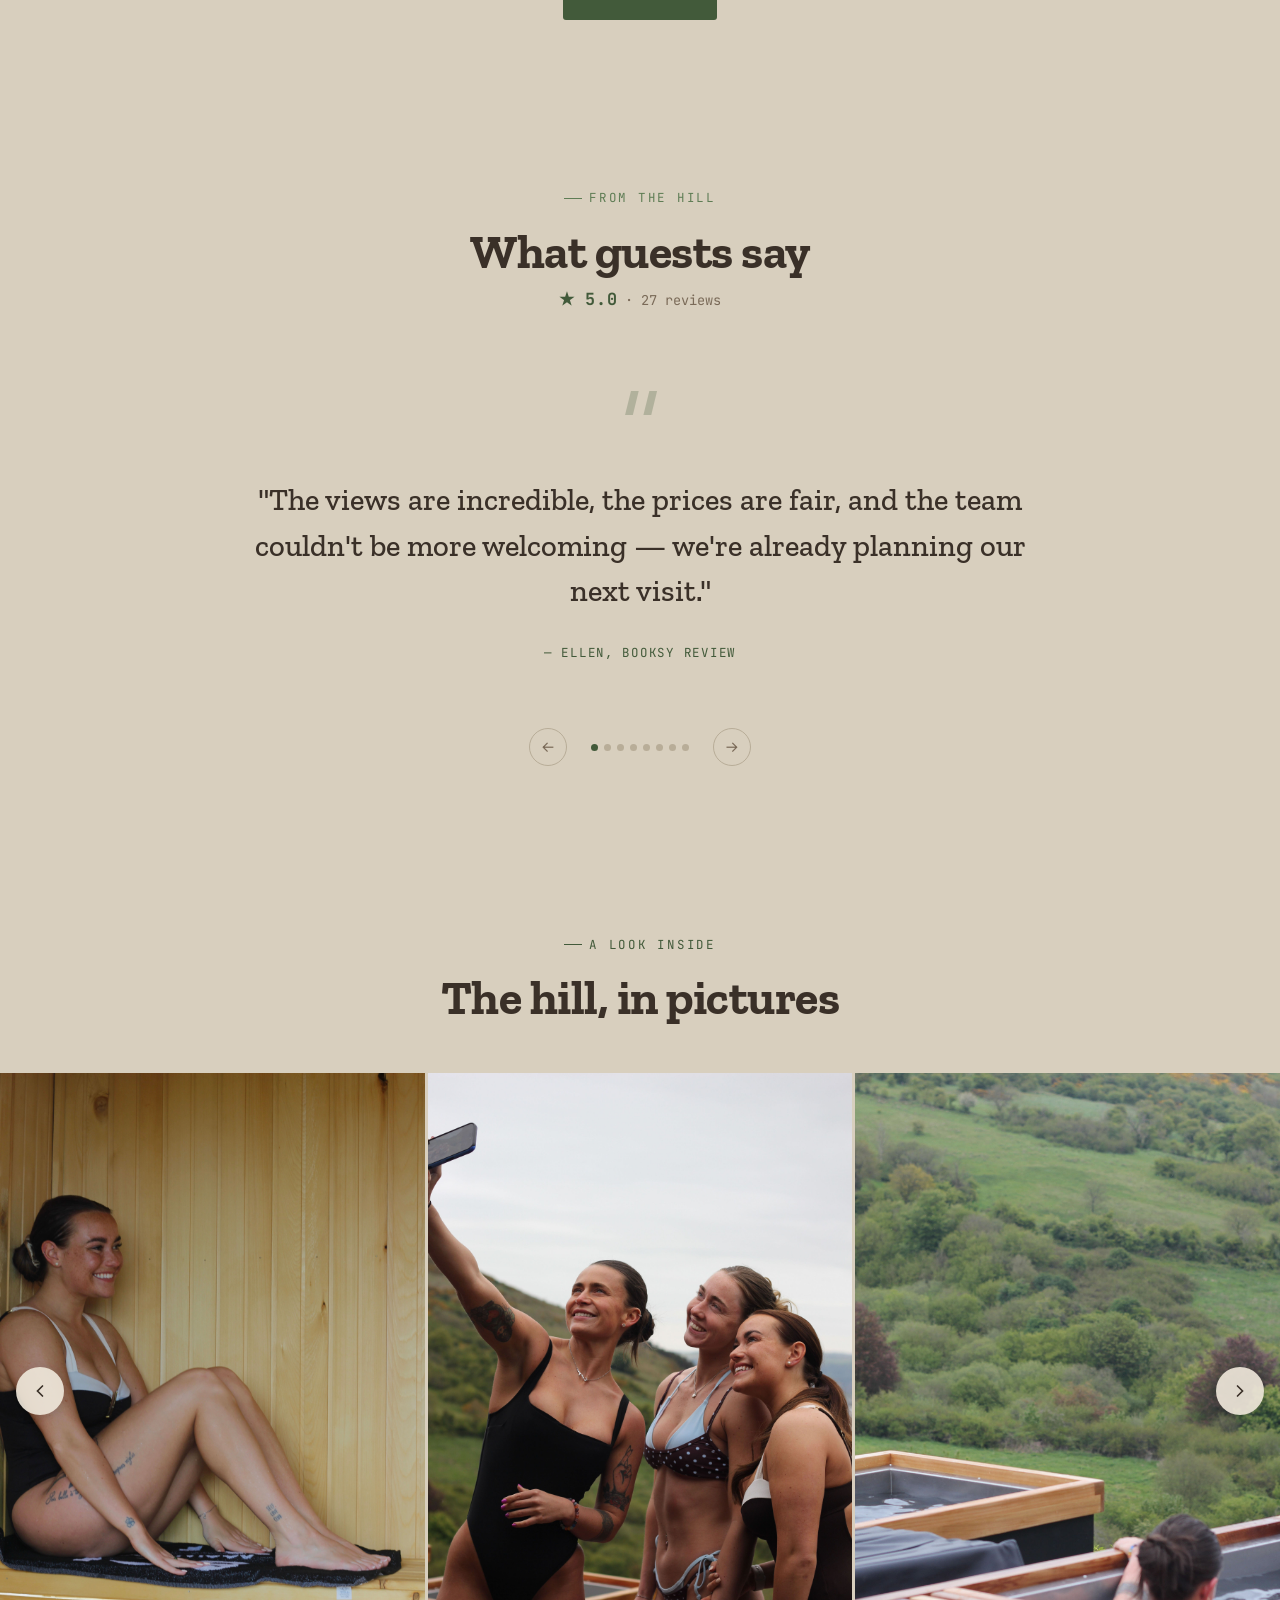
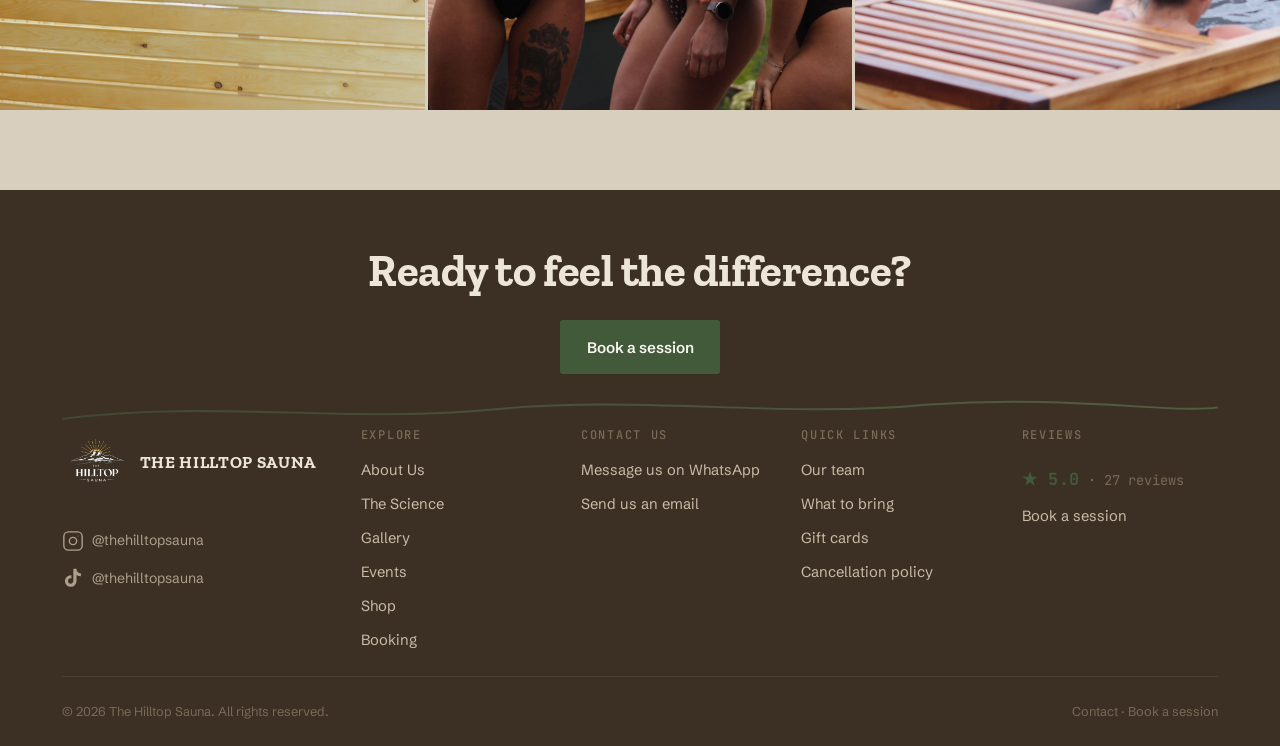
==== commit b8f36f8a: "Add multi-item cart and checkout page Replace the single-item "Buy now" PayPal buttons on the shop p" ====
--- a/index.html
+++ b/index.html
@@ -75,6 +75,7 @@
         <a href="gallery.html">Gallery</a>
         <a href="events.html">Events</a>
         <a href="shop.html">Shop</a>
+        <a href="cart.html" class="nav__cart-link">Cart<span class="nav__cart-count" data-cart-count>0</span></a>
         <a href="contact.html">Contact</a>
         <span class="nav__cta"><a href="booking.html" class="btn btn--primary">Book Now</a></span>
       </nav>
--- a/styles.css
+++ b/styles.css
@@ -2617,11 +2617,11 @@
 .product-card--featured { border-color: var(--ember); }
 
 .product-card__photo {
-  aspect-ratio: 4 / 3;
+  aspect-ratio: 10 / 7;
   width: 100%;
   object-fit: cover;
   display: block;
-  background: linear-gradient(160deg, var(--cedar) 0%, var(--moss) 100%);
+  background: #D8CFBE;
 }
 
 .product-card__photo-fallback {
@@ -2769,3 +2769,204 @@
   font-size: 0.9rem;
   color: var(--birch-dim);
 }
+
+/* ===================================================================
+   CART — nav badge, quantity stepper, checkout page
+   =================================================================== */
+
+.nav__cart-link {
+  display: inline-flex;
+  align-items: center;
+  gap: 0.4rem;
+}
+
+.nav__cart-count {
+  display: inline-flex;
+  align-items: center;
+  justify-content: center;
+  min-width: 1.3em;
+  height: 1.3em;
+  padding: 0 0.3em;
+  border-radius: 999px;
+  background: var(--ember);
+  color: #fff;
+  font-family: var(--font-mono);
+  font-size: 0.72rem;
+  font-weight: 700;
+  line-height: 1;
+}
+
+.nav__cart-count.is-empty {
+  background: var(--cedar-light);
+  color: var(--birch-dim);
+}
+
+.shop-cart-cta {
+  display: flex;
+  justify-content: center;
+  margin-top: var(--space-3);
+}
+
+.qty-stepper {
+  display: inline-flex;
+  align-items: center;
+  border: 1px solid var(--cedar-light);
+  border-radius: var(--radius);
+  overflow: hidden;
+  align-self: flex-start;
+}
+
+.qty-stepper__btn {
+  width: 2.4rem;
+  height: 2.4rem;
+  background: var(--char-2);
+  border: none;
+  font-size: 1.1rem;
+  color: var(--birch);
+  display: flex;
+  align-items: center;
+  justify-content: center;
+  transition: background 0.2s;
+}
+
+.qty-stepper__btn:hover { background: var(--cedar-light); }
+
+.qty-stepper__input {
+  width: 3.2rem;
+  height: 2.4rem;
+  border: none;
+  border-left: 1px solid var(--cedar-light);
+  border-right: 1px solid var(--cedar-light);
+  text-align: center;
+  font-family: var(--font-mono);
+  font-size: 0.95rem;
+  background: var(--char);
+  color: var(--birch);
+  -moz-appearance: textfield;
+}
+
+.qty-stepper__input::-webkit-outer-spin-button,
+.qty-stepper__input::-webkit-inner-spin-button {
+  -webkit-appearance: none;
+  margin: 0;
+}
+
+.qty-stepper--sm .qty-stepper__btn,
+.qty-stepper--sm .qty-stepper__input {
+  width: 2rem;
+  height: 2rem;
+  font-size: 0.9rem;
+}
+
+/* Cart page */
+.cart-list {
+  display: flex;
+  flex-direction: column;
+  gap: var(--space-2);
+  max-width: 760px;
+  margin: 0 auto;
+}
+
+.cart-row {
+  display: grid;
+  grid-template-columns: 1fr auto auto auto;
+  align-items: center;
+  gap: var(--space-3);
+  padding: var(--space-3);
+  background: var(--char-2);
+  border: 1px solid var(--cedar-light);
+  border-radius: var(--radius-lg);
+}
+
+.cart-row__info {
+  display: flex;
+  flex-direction: column;
+  gap: 0.15rem;
+}
+
+.cart-row__info strong {
+  color: var(--birch);
+  font-size: 1rem;
+}
+
+.cart-row__info span {
+  font-family: var(--font-mono);
+  font-size: 0.78rem;
+  color: var(--birch-dim);
+  text-transform: uppercase;
+  letter-spacing: 0.06em;
+}
+
+.cart-row__price {
+  font-family: var(--font-mono);
+  font-weight: 700;
+  color: var(--birch);
+  min-width: 4.5rem;
+  text-align: right;
+}
+
+.cart-row__remove {
+  width: 2rem;
+  height: 2rem;
+  display: flex;
+  align-items: center;
+  justify-content: center;
+  color: var(--birch-dim);
+  border-radius: 50%;
+  transition: background 0.2s, color 0.2s;
+}
+
+.cart-row__remove:hover {
+  background: rgba(58,48,40,0.08);
+  color: var(--ink);
+}
+
+.cart-row__remove svg { width: 16px; height: 16px; }
+
+.cart-empty {
+  max-width: 480px;
+  margin: 0 auto;
+  text-align: center;
+  padding: var(--space-5) var(--space-3);
+  color: var(--birch-dim);
+}
+
+.cart-summary {
+  max-width: 760px;
+  margin: var(--space-4) auto 0;
+  display: flex;
+  align-items: center;
+  justify-content: space-between;
+  gap: var(--space-3);
+  padding-top: var(--space-3);
+  border-top: 1px solid var(--cedar-light);
+}
+
+.cart-summary__total {
+  font-family: var(--font-mono);
+  font-size: 1.4rem;
+  font-weight: 700;
+  color: var(--birch);
+}
+
+.cart-summary__total span {
+  font-size: 0.85rem;
+  font-weight: 500;
+  color: var(--birch-dim);
+  margin-right: 0.5rem;
+  font-family: var(--font-body);
+}
+
+@media (max-width: 640px) {
+  .cart-row {
+    grid-template-columns: 1fr auto;
+    grid-template-areas:
+      "info remove"
+      "qty price";
+  }
+  .cart-row__info { grid-area: info; }
+  .cart-row__remove { grid-area: remove; justify-self: end; }
+  .qty-stepper { grid-area: qty; }
+  .cart-row__price { grid-area: price; text-align: right; }
+  .cart-summary { flex-direction: column; align-items: stretch; text-align: center; }
+}
